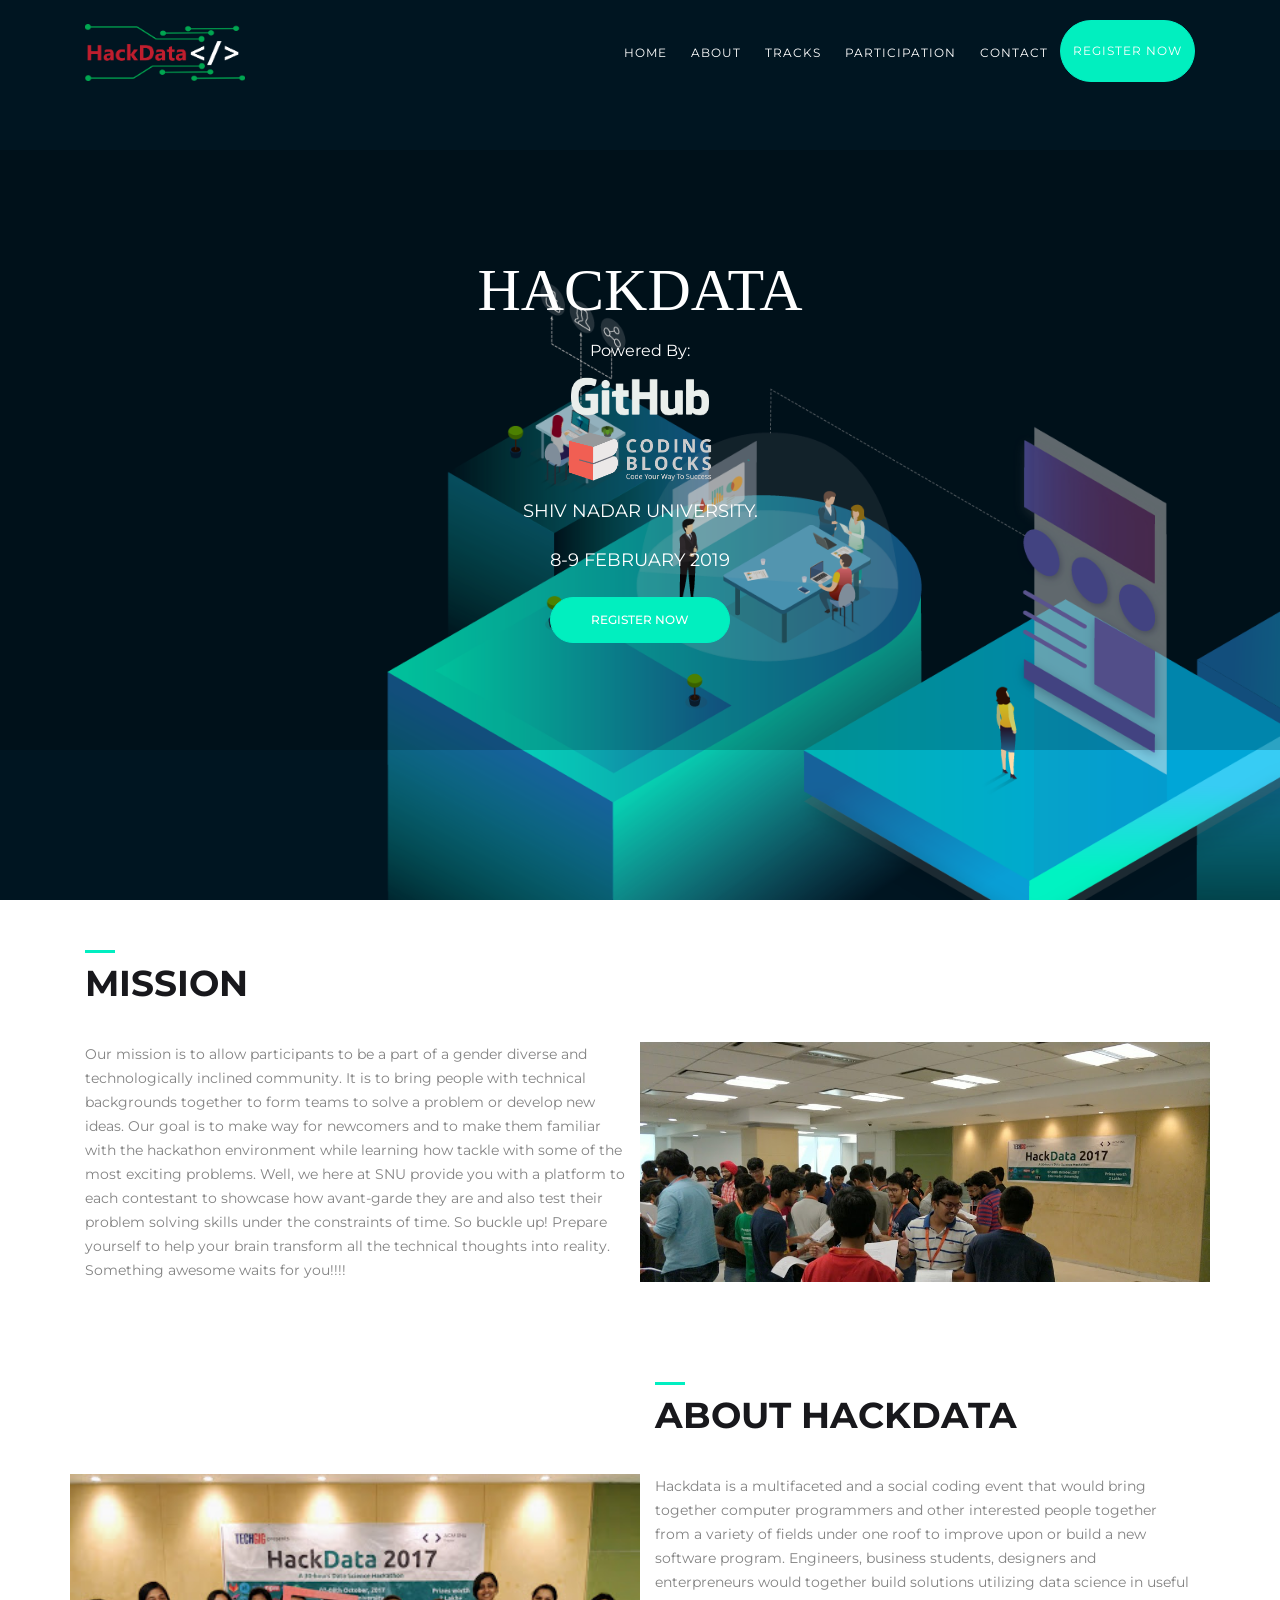
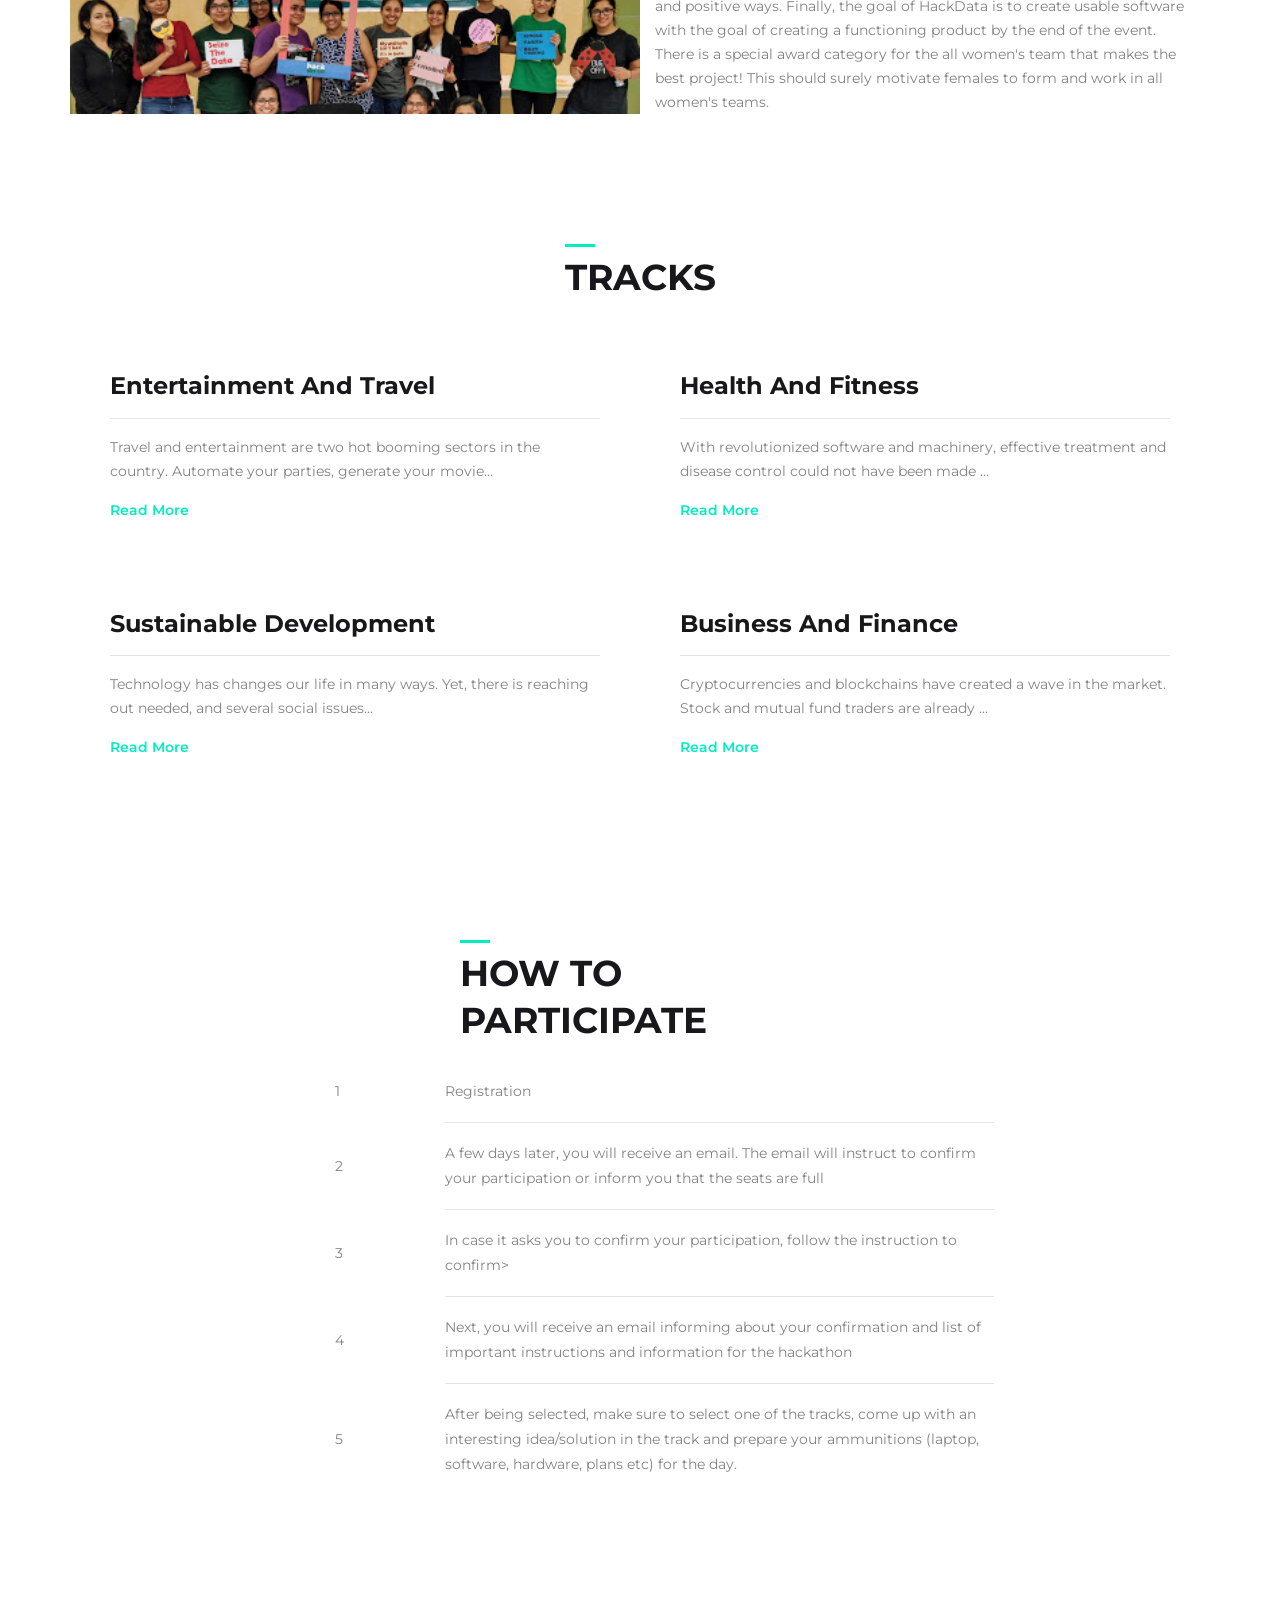
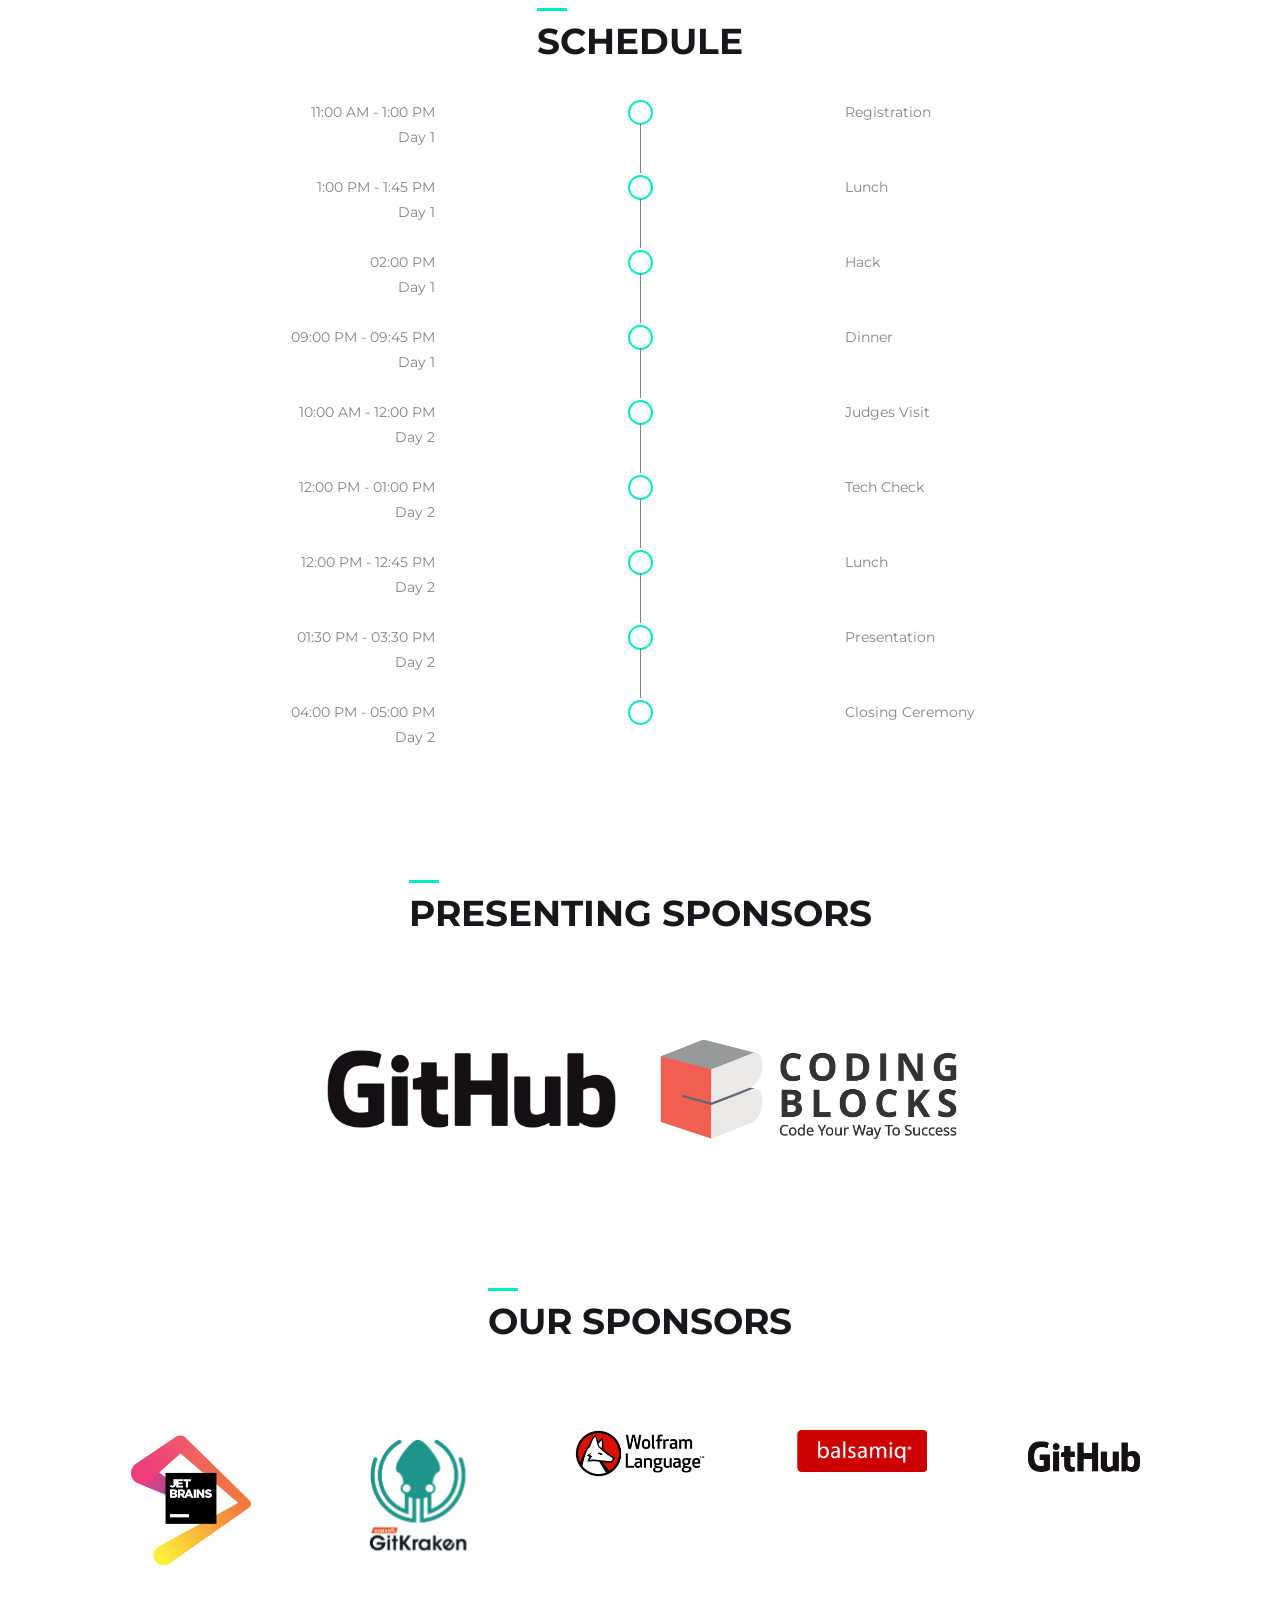
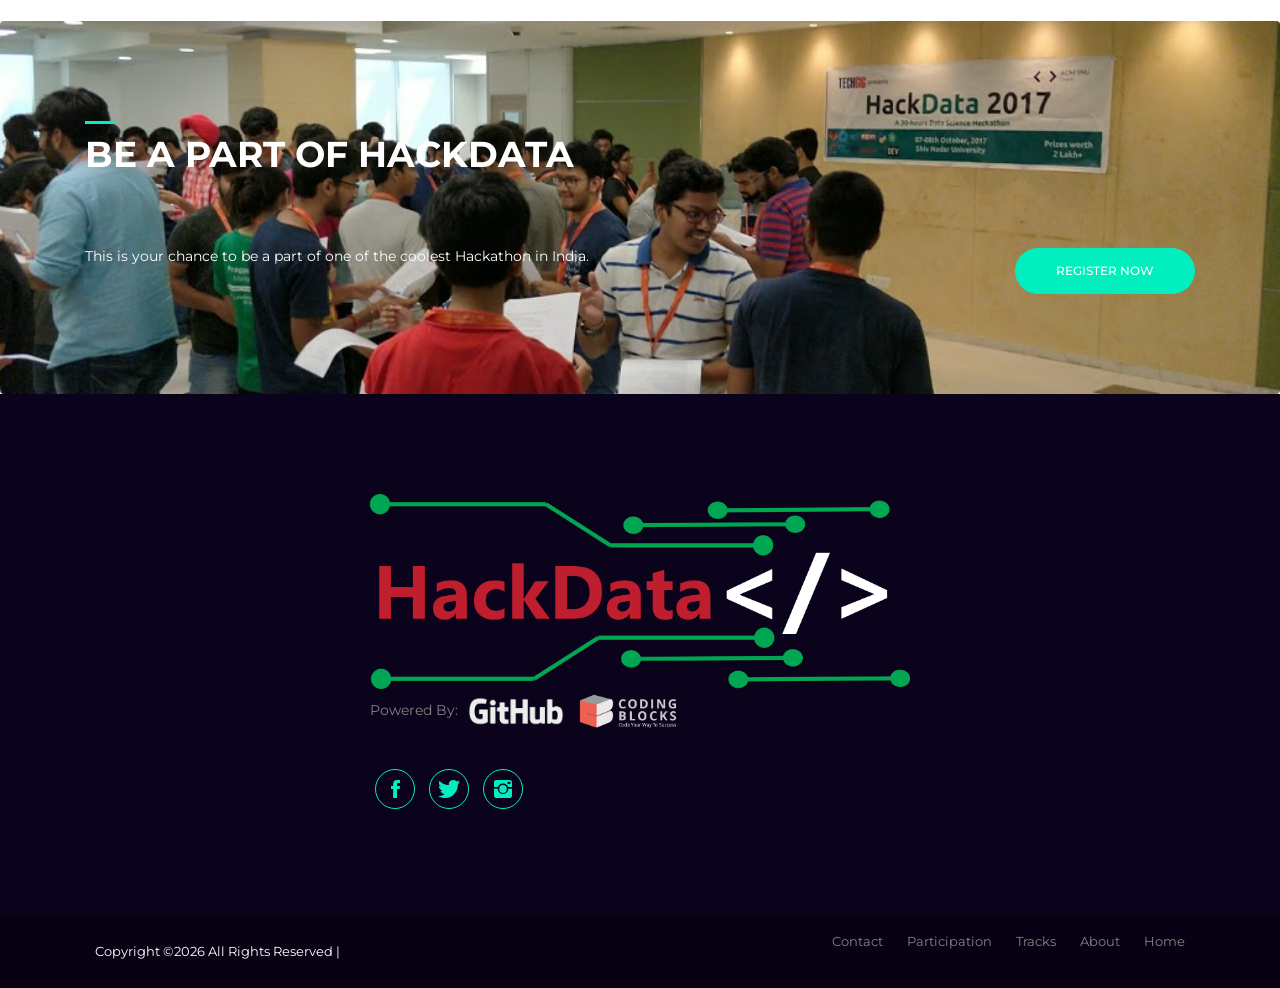
==== index.html @ c4b68f15 "added presenting sponsors" ====
<!DOCTYPE html>
<html lang="en">
<head>
	<!-- ========== Meta Tags ========== -->
	<meta charset="UTF-8">
	<meta name="description" content="Evento -Event Html Template">
	<meta name="keywords" content="Evento , Event , Html, Template">
	<meta name="author" content="ColorLib">
	<meta name="viewport" content="width=device-width, initial-scale=1, maximum-scale=1">
	<!-- ========== Title ========== -->
	<title> HackData</title>
	<!-- ========== Favicon Ico ========== -->
	<!--<link rel="icon" href="fav.ico">-->
	<!-- ========== STYLESHEETS ========== -->
	<!-- Bootstrap CSS -->
	<link href="assets/css/bootstrap.min.css" rel="stylesheet">
	<!-- Fonts Icon CSS -->
	<link href="assets/css/font-awesome.min.css" rel="stylesheet">
	<link href="assets/css/et-line.css" rel="stylesheet">
	<link href="assets/css/ionicons.min.css" rel="stylesheet">
	<!-- Carousel CSS -->
	<link href="assets/css/owl.carousel.min.css" rel="stylesheet">
	<link href="assets/css/owl.theme.default.min.css" rel="stylesheet">
	<!-- Animate CSS -->
	<link rel="stylesheet" href="assets/css/animate.min.css">
	<!-- Custom styles for this template -->
	<link href="assets/css/main.css" rel="stylesheet">
	<link rel="stylesheet" type="text/css" href="https://icons8.com">
</head>
<body>
<div class="loader">
	<div class="loader-outter"></div>
	<div class="loader-inner"></div>
</div>

<!--header start here -->
<header class="header navbar fixed-top navbar-expand-md">
	<div class="container">
		<a class="navbar-brand logo" href="#">
			<img src="assets/img/logo.png" alt="HackData"/><!-- add logo here -->
		</a>
		<button class="navbar-toggler" type="button" data-toggle="collapse" data-target="#headernav" aria-expanded="false" aria-label="Toggle navigation">
			<span class="lnr lnr-text-align-right"></span>
		</button>
		<div class="collapse navbar-collapse flex-sm-row-reverse" id="headernav">
			<ul class=" nav navbar-nav menu">
				<li class="nav-item">
					<a class="nav-link active" href="#">Home</a>
				</li>
				<li class="nav-item">
					<a class="nav-link active" href="#about">About</a>
				</li>
				<li class="nav-item">
					<a class="nav-link " href="#tracks">Tracks</a>
				</li>
				<li class="nav-item">
					<a class="nav-link " href="#participation">Participation</a>
				</li>
				<li class="nav-item">
					<a class="nav-link " href="#footer">Contact</a>
				</li>
				<li class="nav-item">
					<a class="nav-link btn btn-primary btn-rounded" href="https://docs.google.com/forms/d/e/1FAIpQLSemmmx6c0gT9VkGsTmb3pvY-rJoWYFSmt3R6CqzK-_E2F3RXA/viewform">Register Now</a>
				</li>
			</ul>
		</div>
	</div>
</header>
<!--header end here-->

<!--cover section slider -->
<section id="home" class="home-cover">
	<div class="cover_slider owl-carousel owl-theme">
		<div class="cover_item" style="background: url('assets/img/bg/slider.png');">
			 <div class="slider_content">
				<div class="slider-content-inner">
					<div class="container">
						<div class="slider-content-center">
							<p class="cover-xl-text">HackData <br>
<center><font size="3">Powered By:</font> <img src="assets/img/brands/newb6.png" width="20%" height="20%"> <img src="assets/img/brands/newb7.png" width="20%" height="20%"></center>
							</p>
							<p class="cover-date">
								Shiv Nadar University.
							</p>
							<p class="cover-date">
								 8-9 February 2019

							</p>
							<a href="https://docs.google.com/forms/d/e/1FAIpQLSemmmx6c0gT9VkGsTmb3pvY-rJoWYFSmt3R6CqzK-_E2F3RXA/viewform" class=" btn btn-primary btn-rounded" >
								Register Now
							</a>
						</div>
					</div>
				</div>
			</div>
		</div>
		<div class="cover_item" style="background: url('assets/img/bg/slider.png');">
			<div class="slider_content">
				<div class="slider-content-inner">
					<div class="container">
						<div class="slider-content-left">
							<p class="cover-xl-text">HackData<br>
<font size="3">Powered By:</font> <img src="assets/img/brands/newb6.png" width="20%" height="20%"> <img src="assets/img/brands/newb7.png" width="20%" height="20%"></p>
							<p class="cover-date">
								Shiv Nadar University.
							</p>
							<p class="cover-date">
								 8-9 February 2019
							</p>
							<a href="https://docs.google.com/forms/d/e/1FAIpQLSemmmx6c0gT9VkGsTmb3pvY-rJoWYFSmt3R6CqzK-_E2F3RXA/viewform" class=" btn btn-primary btn-rounded" >
								Register Now
							</a>
						</div>
					</div>
				</div>
			</div>
		</div>
		<div class="cover_item" style="background: url('assets/img/bg/slider.png');">
			<div class="slider_content">
				<div class="slider-content-inner">
					<div class="container">
						<div class="slider-content-center">
							<p class="cover-xl-text">HackData
<br>
<center>
<font size="3">Powered By:</font> <img src="assets/img/brands/newb6.png" width="20%" height="20%"> <img src="assets/img/brands/newb7.png" width="20%" height="20%"></p></center>
							<p class="cover-date">
								Shiv Nadar University.
							</p>
							<p class="cover-date">
								 8-9 February 2019
							</p>
							<a href="https://docs.google.com/forms/d/e/1FAIpQLSemmmx6c0gT9VkGsTmb3pvY-rJoWYFSmt3R6CqzK-_E2F3RXA/viewform" class=" btn btn-primary btn-rounded" >
								Register Now
							</a>
						</div>
					</div>
				</div>
			</div>
		</div>
	</div>
</section>
<!--cover section slider end -->

<!--event info -->
<!-- <section class="pt50 pb50">
	<div class="container">
		<div class="row justify-content-center">
			<div class="col-4 col-md-4  ">
				<div class="icon_box_two">
					<i class="ion-ios-calendar-outline"></i>
					<div class="content">
						<h5 class="box_title">
							DATE
						</h5>
						<p>
							4-6 November 2018
						</p>
					</div>
				</div>
			</div>

			<div class="col-4 col-md-4  ">
				<div class="icon_box_two">
					<i class="ion-ios-location-outline"></i>
					<div class="content">
						<h5 class="box_title">
							location
						</h5>
						<p>
							Shiv Nadar University, Dadri
						</p>
					</div>
				</div>
			</div>
		</div>
	</div>
</section> -->

<!--about mission of hackdata -->
<section class="pt50 pb50">
	<div class="container asd">
		<div class="section_title">
			<h3 class="title">
				Mission
			</h3>
		</div>
		<div class="row justify-content-center">
			<div class="col-12 col-md-6">
				<p>
					Our mission is to allow participants to be a part of a gender diverse and technologically inclined community. It is to bring people with technical backgrounds together
to form teams to solve a problem or develop new ideas.
Our goal is to make way for newcomers and to make them familiar with the hackathon environment while learning how tackle with some of the most exciting problems.
Well, we here at SNU provide you with a platform to each contestant to showcase how avant-garde they are and also test their problem solving skills under the constraints of time.
So buckle up!
Prepare yourself to help your brain transform all the technical thoughts into reality.
Something awesome waits for you!!!!
				</p>
			</div>
			<div class="col-12 col-md-6" style="background: url('assets/img/bg/mission.jpg'); background-size: contain; background-size: cover;">
			</div>
		</div>
	</div>
</section>
<!-- end of mission part -->

<!-- about part starts -->
<section id="about" class="pt50 pb50">
	<div class="container">
		<div class="row justify-content-center">
			<div class="col-12 col-md-6">
				<p></p>
			</div>
			<div class="col-12 col-md-6">
				<div class="section_title">
					<h3 class="title">
						About HackData
					</h3>
				</div>
			</div>
		</div>
		<div class="row justify-content-center">
			<div class="col-12 col-md-6" style="background: url('assets/img/bg/about.jpg');background-size: cover;background-repeat: no-repeat;">
			</div>
			<div class="col-12 col-md-6">
				<p>
					Hackdata is a multifaceted and a social coding event that would bring together computer programmers and other interested people together
from a variety of fields under one roof to improve upon or build a new software program.
Engineers, business students, designers and enterpreneurs would together build solutions utilizing data science in useful and positive ways.

Finally, the goal of HackData is to create usable software with the goal of creating a functioning product by the end of the event.
There is a special award category for the all women's team that makes the best project! This should surely motivate females to form and work in all women's teams.
				</p>
			</div>
		</div>
	</div>
</section>
<!-- about part ends -->


<!-- atal part starts
<section class="pt50 pb50">
	<div class="container asd">
		<div class="section_title">
			<h3 class="title">
				About Atal Incubation Center
			</h3>
		</div>
		<div class="row justify-content-center">
			<div class="col-12 col-md-6">
				<p>
					The Government of India setup the Atal Innovation Mission (AIM) at NITI Aayog in 2016 with the overarching purpose of promoting a culture of innovation and entrepreneurship in the country. This was done to address the need to create high-class incubation facilities across various parts of India with suitable physical infrastructure in terms of capital equipment and operating facilities, coupled with the availability of sectoral experts for mentoring the start-ups.
The identified sectors included manufacturing, transport, energy, health, education, agriculture, water and sanitation etc. 
				</p>
			</div>
			<div class="col-12 col-md-6" style="background: url('assets/img/bg/aic.jpg'); background-size: contain; background-size: cover;">
			</div>
		</div>
	</div>
</section>
atal part ends -->

 <!-- tracks begin -->
	<section id="tracks" class="pt50 pb50">   
		<div class="container">
		<div class="row justify-content-center mt30">
			<div class="section_title" style="margin: 0 475px;">
			<h3 class="title">
				Tracks
			</h3>
		</div> 
			<div class="col-12 col-md-6 col-lg-6">
				<div class="icon_box_one ">
					<div class="content item">
						<h4>Entertainment and Travel</h4>
						<hr>
						<p class="remove_text less_text">
							Travel and entertainment are two hot booming sectors in the country. Automate your parties, generate your movie... 
						</p>
						<a href="#" class="less_text read_more remove_text">read more</a>
						<p class="more_text remove_text1" style="display: none;">
					        Travel and entertainment are two hot booming sectors in the country. Automate your parties, generate your movie scripts, make trip recommendations and plan your vacations with AI and data science.
					    </p>
					    <a href="#" class="read_less more_text remove_text1" style="display: none;">read less</a>
					</div>
				</div>
			</div>

			<div class="col-12 col-md-6 col-lg-6">
				<div class="icon_box_one">
					<div class="content item">
						<h4>Health and Fitness</h4>
						<hr>
						<p class="remove_text less_text">
							With revolutionized software and machinery, effective treatment and disease control could not have been made ...
						</p>
						<a href="#" class="less_text read_more remove_text">read more</a>
						<p class="more_text remove_text1" style="display: none;">
					        With revolutionized software and machinery, effective treatment and disease control could not have been made easier. Smart trackers and real-time sensors are all the rage these days. Code away at innovative ideas that address these problems that loom over the society and the health and wellness industry today.
					    </p>
					    <a href="#" class="read_less more_text remove_text1" style="display: none;">read less</a>
					</div>
				</div>
			</div>

			<div class="col-12 col-md-6 col-lg-6">
				<div class="icon_box_one">
					<div class="content item">
						<h4>Sustainable Development</h4>
						<hr>
						<p class="remove_text less_text">
							 Technology has changes our life in many ways. Yet, there is reaching out needed, and several social issues...
						</p>
						<a href="#" class="less_text read_more remove_text">read more</a>
						<p class="more_text remove_text1" style="display: none;">
					        Technology has changes our life in many ways. Yet, there is reaching out needed, and several social issues, especially in a diverse place like India that still remain to be countered.
					    </p>
					    <a href="#" class="read_less more_text remove_text1" style="display: none;">read less</a>
					</div>
				</div>
			</div>

			<div class="col-12 col-md-6 col-lg-6">
				<div class="icon_box_one">
					<div class="content item">
						<h4>Business and Finance</h4>
						<hr>
						<p class="remove_text less_text">
							 Cryptocurrencies and blockchains have created a wave in the market. Stock and mutual fund traders are already ...
						</p>
						<a href="#" class="less_text read_more remove_text">read more</a>
						<p class="more_text remove_text1" style="display: none;">
					        Cryptocurrencies and blockchains have created a wave in the market. Stock and mutual fund traders are already leveraging the power of computers and data analytics. So are banks and even the smallest of cash-counters. Think, innovate and create something that’ll get the green $ pouring in.
					    </p>
					    <a href="#" class="read_less more_text remove_text1" style="display: none;">read less</a>
					</div>
				</div>
			</div>
		</div>
	</div>
</section>
<!-- tracks end -->


<!-- how to participate -->
<section id="participation" class="pt50 pb50">
	<div class="conatiner">
		<div class="row justify-content-center mt30">
		<div class="section_title" style="margin: 0 475px";>
			<h3 class="title">
				How To Participate
			</h3>
		</div>
		<table style="margin-right: 300px;">
			<tbody>
				<tr>
					<td style="padding-left: 350px;">1</td>
					<td style="padding-left: 100px;">Registration</td>
				</tr>
				<tr>
					<td style="padding-left: 350px;"></td>
					<td style="padding-left: 100px;"><hr></td>
				</tr>
				<tr>
					<td style="padding-left: 350px;">2</td>
					<td style="padding-left: 100px;">A few days later, you will receive an email. The email will instruct to confirm your participation or inform you that the seats are full</td>
				</tr>
				<tr>
					<td style="padding-left: 350px;"></td>
					<td style="padding-left: 100px;"><hr></td>
				</tr>
				<tr>
					<td style="padding-left: 350px;">3</td>
					<td style="padding-left: 100px;">In case it asks you to confirm your participation, follow the instruction to confirm></td>
				</tr>
				<tr>
					<td style="padding-left: 350px;"></td>
					<td style="padding-left: 100px;"><hr></td>
				</tr>
				<tr>
					<td style="padding-left: 350px;">4</td>
					<td style="padding-left: 100px;">Next, you will receive an email informing about your confirmation and list of important instructions and information for the hackathon</td>
				</tr>
				<tr>
					<td style="padding-left: 350px;"></td>
					<td style="padding-left: 100px;"><hr></td>
				</tr>
				<tr>
					<td style="padding-left: 350px;">5</td>
					<td style="padding-left: 100px;">After being selected, make sure to select one of the tracks, come up with an interesting idea/solution in the track and prepare your ammunitions (laptop, software, hardware, plans etc) for the day.</td>
				</tr>
			</tbody>
		</table>
	</div>
</div>
</section>

<!-- how to participate section end -->


<!--schedule starts-->
<section class="pt50 pb50">
	<div class="container">
		<div class="row justify-content-center mt30">
		<div class="section_title" style="margin: 0 475px";>
			<h3 class="title">
				Schedule
			</h3>
		</div>
		<div class="col-lg-4 col-4" style=" display: inline-block;">
			<div style="text-align: right;">11:00 AM - 1:00 PM</div>
			<div style="text-align: right;">Day 1</div>
		</div>
		<div class="col-lg-4 col-4" style=" display: inline-block;">
			<div class="circle" style="margin: 0 auto;"></div>
		</div>
		<div class="col-lg-4 col-4" style=" display: inline-block;">
			<div style="text-align: left;">Registration</div>
		</div>
		<div class="col-lg-4 col-4"style="margin-top: 25px; display: inline-block;">
			<div style="text-align: right;">1:00 PM - 1:45 PM</div>
			<div style="text-align: right;">Day 1</div>
		</div>
		<div class="col-lg-4 col-4"style="margin-top: 25px; display: inline-block;">
			<div class="circle" style="margin: 0 auto;"></div>
		</div>
		<div class="col-lg-4 col-4"style="margin-top: 25px; display: inline-block;">
			<div style="text-align: left;">Lunch</div>
		</div>
		<div class="col-lg-4 col-4"style="margin-top: 25px; display: inline-block;">
			<div style="text-align: right;">02:00 PM</div>
			<div style="text-align: right;">Day 1</div>
		</div>
		<div class="col-lg-4 col-4"style="margin-top: 25px; display: inline-block;">
			<div class="circle" style="margin: 0 auto;"></div>
		</div>
		<div class="col-lg-4 col-4"style="margin-top: 25px; display: inline-block;">
			<div style="text-align: left;">Hack</div>
		</div>
		<div class="col-lg-4 col-4"style="margin-top: 25px; display: inline-block;">
			<div style="text-align: right;">09:00 PM - 09:45 PM</div>
			<div style="text-align: right;">Day 1</div>
		</div>
		<div class="col-lg-4 col-4"style="margin-top: 25px; display: inline-block;">
			<div class="circle" style="margin: 0 auto;"></div>
		</div>
		<div class="col-lg-4 col-4"style="margin-top: 25px; display: inline-block;">
			<div style="text-alignright;">Dinner</div>
		</div>
		<div class="col-lg-4 col-4"style="margin-top: 25px; display: inline-block;">
			<div style="text-align: right;">10:00 AM - 12:00 PM</div>
			<div style="text-align: right;">Day 2</div>
		</div>
		<div class="col-lg-4 col-4"style="margin-top: 25px; display: inline-block;">
			<div class="circle" style="margin: 0 auto;"></div>
		</div>
		<div class="col-lg-4 col-4"style="margin-top: 25px; display: inline-block;">
			<div style="text-alignright;">Judges Visit</div>
		</div>
		<div class="col-lg-4 col-4"style="margin-top: 25px; display: inline-block;">
			<div style="text-align: right;">12:00 PM - 01:00 PM</div>
			<div style="text-align: right;">Day 2</div>
		</div>
		<div class="col-lg-4 col-4"style="margin-top: 25px; display: inline-block;">
			<div class="circle" style="margin: 0 auto;"></div>
		</div>
		<div class="col-lg-4 col-4"style="margin-top: 25px; display: inline-block;">
			<div style="text-align: left;">Tech Check</div>
		</div>
		<div class="col-lg-4 col-4"style="margin-top: 25px; display: inline-block;">
			<div style="text-align: right;">12:00 PM - 12:45 PM</div>
			<div style="text-align: right;">Day 2</div>
		</div>
		<div class="col-lg-4 col-4"style="margin-top: 25px; display: inline-block;">
			<div class="circle" style="margin: 0 auto;"></div>
		</div>
		<div class="col-lg-4 col-4"style="margin-top: 25px; display: inline-block;">
			<div style="text-align: left;">Lunch</div>
		</div>
		<div class="col-lg-4 col-4"style="margin-top: 25px; display: inline-block;">
			<div style="text-align: right;">01:30 PM - 03:30 PM</div>
			<div style="text-align: right;">Day 2</div>
		</div>
		<div class="col-lg-4 col-4"style="margin-top: 25px; display: inline-block;">
			<div class="circle" style="margin: 0 auto;"></div>
		</div>
		<div class="col-lg-4 col-4"style="margin-top: 25px; display: inline-block;">
			<div style="text-align: left;">Presentation</div>
		</div>
		<div class="col-lg-4 col-4"style="margin-top: 25px; display: inline-block;">
			<div style="text-align: right;">04:00 PM - 05:00 PM</div>
			<div style="text-align: right;">Day 2</div>
		</div>
		<div class="col-lg-4 col-4"style="margin-top: 25px; display: inline-block;">
			<div class="circle1" style="margin: 0 auto;"></div>
		</div>
		<div class="col-lg-4 col-4"style="margin-top: 25px; display: inline-block;">
			<div style="text-align: left;">Closing Ceremony</div>
		</div>
	</div>
</section>
<!--event calender end -->

<!--Presenting Sponsors section -->
<section class="pt50 pb50" style="background-color: white;">
	<div class="container">
		<div class="row justify-content-center mt30">
		<div class="section_title mb50 ">
			<h3 class="title">
				Presenting Sponsors
			</h3>
		</div>
		</div>
		
			
		    <!-- <div class="brand_item text-center"> -->
		<center><img src="assets/img/brands/b6.png" alt="balsamiq" width="30%" height="30%">
				<!-- </div> <div class="brand_item text-center"> -->
		<img src="assets/img/brands/b7.png" alt="balsamiq" width="30%" height="30%"> </center>
			<!-- </div> -->
		
	</div>
</section>
<!-- Presenting Sponsors end -->

<!--brands section -->
<section class="pt50 pb50" style="background-color: white;">
	<div class="container">
		<div class="row justify-content-center mt30">
		<div class="section_title mb50 ">
			<h3 class="title">
				our sponsors
			</h3>
		</div>
	</div>
		<div class="brand_carousel owl-carousel">
			<div class="brand_item text-center">
				<img src="assets/img/brands/b1.png" alt="jet brains">
			</div>
			<div class="brand_item text-center">
				<img src="assets/img/brands/b2.png" alt="gitkraken">
			</div>

			<div class="brand_item text-center">
				<img src="assets/img/brands/b3.png" alt="wolfram">
			</div>
			<div class="brand_item text-center">
				<img src="assets/img/brands/b4.png" alt="balsamiq">
			</div>
            <div class="brand_item text-center">
				<img src="assets/img/brands/b6.png" alt="balsamiq">
			</div>
            <div class="brand_item text-center">
				<img src="assets/img/brands/b7.png" alt="balsamiq">
			</div>
		</div>
	</div>
</section>
<!-- brands section end -->

<!--register now section -->
<section class="bg-img pt100 pb100" style="background-image: url('assets/img/bg/mission.jpg');">
	<div class="container">
		<div class="section_title mb30">
			<h3 class="title color-light">
				Be a part of HackData
			</h3>
		</div>
		<div class="row justify-content-center align-items-center">
			<div class="col-md-9 text-md-left text-center color-light">
				This is your chance to be a part of one of the coolest Hackathon in India.
			</div>
			<div class="col-md-3 text-md-right text-center">
				<a href="https://docs.google.com/forms/d/e/1FAIpQLSemmmx6c0gT9VkGsTmb3pvY-rJoWYFSmt3R6CqzK-_E2F3RXA/viewform" class="btn btn-primary btn-rounded mt30">Register Now</a>
			</div>
		</div>
	</div>
</section>
<!--register now section end-->

<!--footer start -->
<footer>
	<section id="footer">
	<div class="container">
		<div class="row justify-content-center">

			<div class="col-md-6 col-12">
				<div class="footer_box">
					<div class="footer_header">
						<div class="footer_logo">
							<img src="assets/img/logo.png" alt="HackData">
							Powered By: <img src="assets/img/brands/newb6.png" width="20%" height="20%"> <img src="assets/img/brands/newb7.png" width="20%" height="20%">
						</div>
					</div>
					<div class="footer_box_body">
						<!-- <p>
							Lorem ipsum dolor sit amet, consectetur adipiscing elit. In rhoncus massa nec gravida tempus. Integer iaculis in aazzzCurabitur a pulvinar nunc. Maecenas laoreet finibus lectus, at volutpat ligula euismod.
						</p> -->
						<ul class="footer_social">
							<!-- <li>
								<a href="#"><i class="ion-social-pinterest"></i></a>
							</li -->
							<li>
								<a href="https://www.facebook.com/events/323511624869867/?ti=cl"><i class="ion-social-facebook"></i></a>
							</li>
							<li>
								<a href="https://twitter.com/hackdatasnu"><i class="ion-social-twitter"></i></a>
							</li> 
							<!-- <li>
								<a href="#"><i class="ion-social-dribbble"></i></a>
							</li> -->
							<li>
								<a href="https://www.instagram.com/hackdatasnu/"><i class="ion-social-instagram"></i></a>
							</li>
						</ul>
					</div>
				</div>
			</div>

			<!-- <div class="col-12 col-md-6">
				<div class="footer_box">
					<div class="footer_header">
						<h4 class="footer_title">
							instagram
						</h4>
					</div>
					<div class="footer_box_body">
						<ul class="instagram_list">
							<li>
								<a href="#">
									<img src="assets/img/cleander/c1.png" alt="instagram">
								</a>
							</li>
							<li>
								<a href="#">
									<img src="assets/img/cleander/c2.png" alt="instagram">
								</a>
							</li>
							<li>
								<a href="#">
									<img src="assets/img/cleander/c3.png" alt="instagram">
								</a>
							</li>
							<li>
								<a href="#">
									<img src="assets/img/cleander/c3.png" alt="instagram">
								</a>
							</li>
							<li>
								<a href="#">
									<img src="assets/img/cleander/c2.png" alt="instagram">
								</a>
							</li>
							<li>
								<a href="#">
									<img src="assets/img/cleander/c1.png" alt="instagram">
								</a>
							</li>
						</ul>
					</div>
				</div>
			</div> -->
		</div>
	</div>
</section>
</footer>
<div class="copyright_footer">
	<div class="container">
		<div class="row justify-content-center">
			<div class="col-md-6 col-12">
				<p><!-- Link back to Colorlib can't be removed. Template is licensed under CC BY 3.0. -->
Copyright &copy;<script>document.write(new Date().getFullYear());</script> All rights reserved | <!-- This template is made with <i class="fa fa-heart-o" aria-hidden="true"></i> by <a href="https://colorlib.com" target="_blank">Colorlib</a> -->
<!-- Link back to Colorlib can't be removed. Template is licensed under CC BY 3.0. --></p>
			</div>
			<div class="col-12 col-md-6 ">
				<ul class="footer_menu">
					<li>
						<a href="#">Home</a>
					</li>
					<li>
						<a href="#about">About</a>
					</li>
					<li>
						<a href="#tracks">Tracks</a>
					</li>
					<li>
						<a href="#participation">Participation</a>
					</li>
					<li>
						<a href="#contact">Contact</a>
					</li>
				</ul>
			</div>
		</div>
	</div>
</div>
<!--footer end -->

<!-- jquery -->
<script src="assets/js/jquery.min.js"></script>
<!-- bootstrap -->
<script src="assets/js/popper.js"></script>
<script src="assets/js/bootstrap.min.js"></script>
<script src="assets/js/waypoints.min.js"></script>
<!--slick carousel -->
<script src="assets/js/owl.carousel.min.js"></script>
<!--parallax -->
<script src="assets/js/parallax.min.js"></script>
<!--Counter up -->
<script src="assets/js/jquery.counterup.min.js"></script>
<!--Counter down -->
<script src="assets/js/jquery.countdown.min.js"></script>
<!-- WOW JS -->
<script src="assets/js/wow.min.js"></script>
<!-- Custom js -->
<script src="assets/js/main.js"></script>
</body>
</html>
---- assets/css/et-line.css ----
@font-face{font-family:et-line;src:url(../fonts/et-line.eot);src:url(../fonts/et-line.eot?#iefix) format('embedded-opentype'),url(../fonts/et-line.woff) format('woff'),url(../fonts/et-line.ttf) format('truetype'),url(../fonts/et-line.svg#et-line) format('svg');font-weight:400;font-style:normal}[data-icon]:before{font-family:et-line;content:attr(data-icon);speak:none;font-weight:400;font-variant:normal;text-transform:none;line-height:1;-webkit-font-smoothing:antialiased;-moz-osx-font-smoothing:grayscale;display:inline-block}.icon-adjustments,.icon-alarmclock,.icon-anchor,.icon-aperture,.icon-attachment,.icon-bargraph,.icon-basket,.icon-beaker,.icon-bike,.icon-book-open,.icon-briefcase,.icon-browser,.icon-calendar,.icon-camera,.icon-caution,.icon-chat,.icon-circle-compass,.icon-clipboard,.icon-clock,.icon-cloud,.icon-compass,.icon-desktop,.icon-dial,.icon-document,.icon-documents,.icon-download,.icon-dribbble,.icon-edit,.icon-envelope,.icon-expand,.icon-facebook,.icon-flag,.icon-focus,.icon-gears,.icon-genius,.icon-gift,.icon-global,.icon-globe,.icon-googleplus,.icon-grid,.icon-happy,.icon-hazardous,.icon-heart,.icon-hotairballoon,.icon-hourglass,.icon-key,.icon-laptop,.icon-layers,.icon-lifesaver,.icon-lightbulb,.icon-linegraph,.icon-linkedin,.icon-lock,.icon-magnifying-glass,.icon-map,.icon-map-pin,.icon-megaphone,.icon-mic,.icon-mobile,.icon-newspaper,.icon-notebook,.icon-paintbrush,.icon-paperclip,.icon-pencil,.icon-phone,.icon-picture,.icon-pictures,.icon-piechart,.icon-presentation,.icon-pricetags,.icon-printer,.icon-profile-female,.icon-profile-male,.icon-puzzle,.icon-quote,.icon-recycle,.icon-refresh,.icon-ribbon,.icon-rss,.icon-sad,.icon-scissors,.icon-scope,.icon-search,.icon-shield,.icon-speedometer,.icon-strategy,.icon-streetsign,.icon-tablet,.icon-target,.icon-telescope,.icon-toolbox,.icon-tools,.icon-tools-2,.icon-trophy,.icon-tumblr,.icon-twitter,.icon-upload,.icon-video,.icon-wallet,.icon-wine{font-family:et-line;speak:none;font-style:normal;font-weight:400;font-variant:normal;text-transform:none;line-height:1;-webkit-font-smoothing:antialiased;-moz-osx-font-smoothing:grayscale;display:inline-block}.icon-mobile:before{content:"\e000"}.icon-laptop:before{content:"\e001"}.icon-desktop:before{content:"\e002"}.icon-tablet:before{content:"\e003"}.icon-phone:before{content:"\e004"}.icon-document:before{content:"\e005"}.icon-documents:before{content:"\e006"}.icon-search:before{content:"\e007"}.icon-clipboard:before{content:"\e008"}.icon-newspaper:before{content:"\e009"}.icon-notebook:before{content:"\e00a"}.icon-book-open:before{content:"\e00b"}.icon-browser:before{content:"\e00c"}.icon-calendar:before{content:"\e00d"}.icon-presentation:before{content:"\e00e"}.icon-picture:before{content:"\e00f"}.icon-pictures:before{content:"\e010"}.icon-video:before{content:"\e011"}.icon-camera:before{content:"\e012"}.icon-printer:before{content:"\e013"}.icon-toolbox:before{content:"\e014"}.icon-briefcase:before{content:"\e015"}.icon-wallet:before{content:"\e016"}.icon-gift:before{content:"\e017"}.icon-bargraph:before{content:"\e018"}.icon-grid:before{content:"\e019"}.icon-expand:before{content:"\e01a"}.icon-focus:before{content:"\e01b"}.icon-edit:before{content:"\e01c"}.icon-adjustments:before{content:"\e01d"}.icon-ribbon:before{content:"\e01e"}.icon-hourglass:before{content:"\e01f"}.icon-lock:before{content:"\e020"}.icon-megaphone:before{content:"\e021"}.icon-shield:before{content:"\e022"}.icon-trophy:before{content:"\e023"}.icon-flag:before{content:"\e024"}.icon-map:before{content:"\e025"}.icon-puzzle:before{content:"\e026"}.icon-basket:before{content:"\e027"}.icon-envelope:before{content:"\e028"}.icon-streetsign:before{content:"\e029"}.icon-telescope:before{content:"\e02a"}.icon-gears:before{content:"\e02b"}.icon-key:before{content:"\e02c"}.icon-paperclip:before{content:"\e02d"}.icon-attachment:before{content:"\e02e"}.icon-pricetags:before{content:"\e02f"}.icon-lightbulb:before{content:"\e030"}.icon-layers:before{content:"\e031"}.icon-pencil:before{content:"\e032"}.icon-tools:before{content:"\e033"}.icon-tools-2:before{content:"\e034"}.icon-scissors:before{content:"\e035"}.icon-paintbrush:before{content:"\e036"}.icon-magnifying-glass:before{content:"\e037"}.icon-circle-compass:before{content:"\e038"}.icon-linegraph:before{content:"\e039"}.icon-mic:before{content:"\e03a"}.icon-strategy:before{content:"\e03b"}.icon-beaker:before{content:"\e03c"}.icon-caution:before{content:"\e03d"}.icon-recycle:before{content:"\e03e"}.icon-anchor:before{content:"\e03f"}.icon-profile-male:before{content:"\e040"}.icon-profile-female:before{content:"\e041"}.icon-bike:before{content:"\e042"}.icon-wine:before{content:"\e043"}.icon-hotairballoon:before{content:"\e044"}.icon-globe:before{content:"\e045"}.icon-genius:before{content:"\e046"}.icon-map-pin:before{content:"\e047"}.icon-dial:before{content:"\e048"}.icon-chat:before{content:"\e049"}.icon-heart:before{content:"\e04a"}.icon-cloud:before{content:"\e04b"}.icon-upload:before{content:"\e04c"}.icon-download:before{content:"\e04d"}.icon-target:before{content:"\e04e"}.icon-hazardous:before{content:"\e04f"}.icon-piechart:before{content:"\e050"}.icon-speedometer:before{content:"\e051"}.icon-global:before{content:"\e052"}.icon-compass:before{content:"\e053"}.icon-lifesaver:before{content:"\e054"}.icon-clock:before{content:"\e055"}.icon-aperture:before{content:"\e056"}.icon-quote:before{content:"\e057"}.icon-scope:before{content:"\e058"}.icon-alarmclock:before{content:"\e059"}.icon-refresh:before{content:"\e05a"}.icon-happy:before{content:"\e05b"}.icon-sad:before{content:"\e05c"}.icon-facebook:before{content:"\e05d"}.icon-twitter:before{content:"\e05e"}.icon-googleplus:before{content:"\e05f"}.icon-rss:before{content:"\e060"}.icon-tumblr:before{content:"\e061"}.icon-linkedin:before{content:"\e062"}.icon-dribbble:before{content:"\e063"}
---- assets/css/main.css ----
/*
 * Evento -  Event html  Template
 * Build Date: jan 2018
 * Author: colorlib
 * Copyright (C) 2018 colorlib
 */
/* ------------------------------------- */
/* TABLE OF CONTENTS
/* -------------------------------------
    . GENERAL
    . Header
    . Footer
    . BUTTONS
    . ICON BOXES
    . PROJECTS SECTION (PORTFOLIO)
    . BLOG  SECTION
    . COUNTER SECTION
    . Testimonial SECTION
	. Contact Section
	.PROGRESSBAR
	.SINGLE POST (COMMENTS SIDEBAR TAGS LIST)
	------------------------------------- */
/*  ----------------------------------------------------
1. GENERAL
-------------------------------------------------------- */
/* ----------------IMPORT GOOGLE FONTS ------------------- */
@import url("https://fonts.googleapis.com/css?family=Montserrat:400,500,700,900");
/* ----------------Text Fonts ------------------- */
body {
  font-size: 14px;
  line-height: 25px;
  font-weight: 400;
  font-family: "Montserrat", sans-serif;
  color: #838383;
  font-style: normal;
  overflow-x: hidden;
}

h1, h2, h3, h4, h5, h6 {
  font-family: "Montserrat", sans-serif;
  font-weight: 700;
  color: #18181c;
  line-height: 1.3;
}

h1, .h1 {
  font-size: 48px;
  margin-bottom: 25px;
}

h2, .h2 {
  font-size: 42px;
  margin-bottom: 25px;
}

h3, .h3 {
  font-size: 36px;
  margin-bottom: 25px;
}

h4, .h4 {
  font-size: 24px;
  margin-bottom: 15px;
}

h5, .h5 {
  font-size: 18px;
  margin-bottom: 15px;
}

h6, .h6 {
  font-size: 14px;
  margin-bottom: 10px;
}

p {
  font-size: 14px;
  font-family: "Montserrat", sans-serif;
  margin: 0 0 15px;
  line-height: 24px;
  font-weight: 400;
  color: #838383;
}
p:last-child {
  margin-bottom: 0;
}

a {
  color: inherit;
  text-decoration: none;
  cursor: pointer;
  font-size: 13px;
  font-weight: 400;
  -webkit-transition: all 0.4s ease-in-out;
  transition: all 0.4s ease-in-out;
}

a:hover,
a:focus,
a:active {
  text-decoration: none;
  outline: none;
  color: #838383;
  -webkit-transition: all 0.4s ease-in-out;
  transition: all 0.4s ease-in-out;
}

ul.nosyely_list {
  padding: 0;
  margin: 0;
  list-style: none;
}

.section_title {
  position: relative;
  margin-bottom: 25px;
}
.section_title .title {
  text-transform: uppercase;
  padding: 10px 0;
  font-size: 36px;
}
.section_title .title:before {
  width: 30px;
  content: " ";
  position: absolute;
  border-top: solid 3px #01eec1;
  left: 0;
  top: 0;
}

.countdown {
  text-align: center;
}
.countdown div {
  margin: 20px;
  display: inline-block;
  padding: 25px;
  min-width: 120px;
  background-color: #F44336;
  color: #ffffff;
  font-size: 48px;
  font-weight: 600;
  text-align: center;
  line-height: 1.2;
}
.countdown div span {
  display: block;
  font-size: 14px;
  font-weight: 400;
}

.bg-img {
  border-radius: 4px;
  background-size: cover;
  background-repeat: no-repeat;
  background-position: center center;
  position: relative;
}
.bg-img .overlay_dark {
  position: absolute;
  top: 0;
  bottom: 0;
  width: 100%;
  background-color: rgba(0, 0, 0, 0.4);
}

.brand_item {
  opacity: 1;
  /*-webkit-transition: all ease-in-out 0.4s;
  transition: all ease-in-out 0.4s;*/
}
.brand_item img {
  display: block;
  max-width: 130px;
  margin: 0 auto;
}
/*.brand_item:hover {
  opacity: 1;
  -webkit-transition: all ease-in-out 0.4s;
  transition: all ease-in-out 0.4s;
}*/

.icon_list {
  list-style: none;
  padding: 0;
  margin: 0;
}
.icon_list li {
  display: inline-block;
  width: 100%;
  position: relative;
  padding-left: 50px;
  min-height: 50px;
  margin-bottom: 7px;
}
.icon_list li i {
  background-color: #f50136;
  display: block;
  border-radius: 50px;
  padding: 7px 0;
  font-size: 24px;
  color: #ffffff;
  width: 40px;
  height: 40px;
  text-align: center;
  position: absolute;
  left: 0;
}
.icon_list li span {
  color: #333333;
  padding-top: 6px;
  display: inline-block;
}

blockquote {
  padding: 75px 25px 25px;
  font-size: 20px;
  text-align: center;
  margin: 25px 50px;
}
blockquote:before {
  content: open-quote;
  display: block;
  font-size: 134px;
  font-family: Georgia, Verdana, Roboto, serif;
  line-height: 0.2;
  padding: 0;
  opacity: 0.2;
  font-weight: 600;
  margin: 0;
}
blockquote p {
  font-size: 18px;
  text-transform: capitalize;
  font-weight: 400;
  font-style: italic;
}

.text-muted {
  color: #868e96 !important;
  font-size: 14px;
  line-height: 2.1;
}

strong {
  font-weight: 700;
}

.text-xs {
  font-size: 11px;
}

.text-xl {
  font-size: 48px;
  font-weight: 600;
  letter-spacing: 1px;
}

.uppercase {
  text-transform: uppercase;
}

.capitalize {
  text-transform: capitalize;
}

img {
  max-width: 100%;
}

@media (max-width: 768px) {
  h1, .h1 {
    font-size: 28px;
    margin-bottom: 15px;
    font-weight: 700;
  }

  h2, .h2 {
    font-size: 24px;
    margin-bottom: 15px;
  }

  h3, .h3 {
    font-size: 20px;
    margin-bottom: 15px;
  }

  h4, .h4 {
    font-size: 16px;
    margin-bottom: 10px;
  }

  h5, .h5 {
    font-size: 14px;
    margin-bottom: 10px;
  }

  h6, .h6 {
    font-size: 12px;
    margin-bottom: 5px;
  }

  .hide-md {
    display: none !important;
  }
}
/* ----------------Responsive Align ------------------- */
@media all and (max-width: 767px) {
  .text-center-xs {
    text-align: center;
  }

  .text-left-xs {
    text-align: left;
  }

  .text-right-xs {
    text-align: right;
  }
}
.loader {
  position: fixed;
  top: 0;
  bottom: 0;
  width: 100%;
  background-color: #f7f7f7;
  z-index: 999999;
}
.loader .loader-inner {
  position: absolute;
  border: 2px solid #f50136;
  border-radius: 50%;
  width: 40px;
  height: 40px;
  left: calc(50% - 20px);
  top: calc(50% - 20px);
  border-right: 0;
  border-top-color: transparent;
  -webkit-animation: loader-inner 1s cubic-bezier(0.42, 0.61, 0.58, 0.41) infinite;
  animation: loader-inner 1s cubic-bezier(0.42, 0.61, 0.58, 0.41) infinite;
}

@-webkit-keyframes loader-outter {
  0% {
    -webkit-transform: rotate(0deg);
    transform: rotate(0deg);
  }
  100% {
    -webkit-transform: rotate(360deg);
    transform: rotate(360deg);
  }
}
@keyframes loader-outter {
  0% {
    -webkit-transform: rotate(0deg);
    transform: rotate(0deg);
  }
  100% {
    -webkit-transform: rotate(360deg);
    transform: rotate(360deg);
  }
}
@-webkit-keyframes loader-inner {
  0% {
    -webkit-transform: rotate(0deg);
    transform: rotate(0deg);
  }
  100% {
    -webkit-transform: rotate(-360deg);
    transform: rotate(-360deg);
  }
}
@keyframes loader-inner {
  0% {
    -webkit-transform: rotate(0deg);
    transform: rotate(0deg);
  }
  100% {
    -webkit-transform: rotate(-360deg);
    transform: rotate(-360deg);
  }
}
/* ----------------colors------------------- */
.color-gray {
  color: #f0f2f6 !important;
}

.color-dark-gray {
  color: #838383 !important;
}

.color-dark {
  color: #333333 !important;
}

.color-black {
  color: #18181c !important;
}

.color-light {
  color: #ffffff !important;
}

.color-green {
  color: #6cc47f !important;
}

.color-blue {
  color: #0652fd !important;
}

.color-red {
  color: #f97794 !important;
}

.color-orange {
  color: #f79257 !important;
}

.color-yellow {
  color: #ffbf00 !important;
}

.color-purple {
  color: #926cc4 !important;
}

.bg-grad-purple {
  background: #8C66CA;
  background: linear-gradient(135deg, #E25574 0%, #8C66CA 100%);
}

.bg-macaroni {
  background: -webkit-gradient(linear, left top, right top, from(#ff5f6d), to(#ffc371));
  background: linear-gradient(90deg, #ff5f6d 0%, #ffc371 100%);
}

.bg-light {
  background-color: #ffffff !important;
}

.bg-gray {
  background-color: #f0f2f6 !important;
}

.bg-black {
  background-color: #18181c !important;
}

.bg-blue {
  background-color: #0652fd !important;
}

.bg-purple {
  background-color: #926cc4 !important;
}

/* --------------PADDING STYLE-------------- */
.p0 {
  padding: 0 !important;
}

.p5 {
  padding: 5px !important;
}

.p10 {
  padding: 10px !important;
}

.p15 {
  padding: 15px !important;
}

.p20 {
  padding: 20px !important;
}

.p25 {
  padding: 25px !important;
}

.p30 {
  padding: 30px !important;
}

.p35 {
  padding: 35px !important;
}

.p40 {
  padding: 40px !important;
}

.p45 {
  padding: 45px !important;
}

.p50 {
  padding: 50px !important;
}

.p55 {
  padding: 55px !important;
}

.p60 {
  padding: 60px !important;
}

.p65 {
  padding: 65px !important;
}

.p70 {
  padding: 70px !important;
}

.p75 {
  padding: 75px !important;
}

.p80 {
  padding: 80px !important;
}

.p85 {
  padding: 85px !important;
}

.p90 {
  padding: 90px !important;
}

.p95 {
  padding: 95px !important;
}

.p100 {
  padding: 100px !important;
}

.pt0 {
  padding-top: 0 !important;
}

.pt5 {
  padding-top: 5px !important;
}

.pt10 {
  padding-top: 10px !important;
}

.pt15 {
  padding-top: 15px !important;
}

.pt20 {
  padding-top: 20px !important;
}

.pt25 {
  padding-top: 25px !important;
}

.pt30 {
  padding-top: 30px !important;
}

.pt35 {
  padding-top: 35px !important;
}

.pt40 {
  padding-top: 40px !important;
}

.pt45 {
  padding-top: 45px !important;
}

.pt50 {
  padding-top: 50px !important;
}

.pt55 {
  padding-top: 55px !important;
}

.pt60 {
  padding-top: 60px !important;
}

.pt65 {
  padding-top: 65px !important;
}

.pt70 {
  padding-top: 70px !important;
}

.pt75 {
  padding-top: 75px !important;
}

.pt80 {
  padding-top: 80px !important;
}

.pt85 {
  padding-top: 85px !important;
}

.pt90 {
  padding-top: 90px !important;
}

.pt95 {
  padding-top: 95px !important;
}

.pt100 {
  padding-top: 100px !important;
}

.pt120 {
  padding-top: 120px !important;
}

.pt200 {
  padding-top: 200px !important;
}

.pr0 {
  padding-right: 0 !important;
}

.pr5 {
  padding-right: 5px !important;
}

.pr10 {
  padding-right: 10px !important;
}

.pr15 {
  padding-right: 15px !important;
}

.pr20 {
  padding-right: 20px !important;
}

.pr25 {
  padding-right: 25px !important;
}

.pr30 {
  padding-right: 30px !important;
}

.pr35 {
  padding-right: 35px !important;
}

.pr40 {
  padding-right: 40px !important;
}

.pr45 {
  padding-right: 45px !important;
}

.pr50 {
  padding-right: 50px !important;
}

.pr55 {
  padding-right: 55px !important;
}

.pr60 {
  padding-right: 60px !important;
}

.pr65 {
  padding-right: 65px !important;
}

.pr70 {
  padding-right: 70px !important;
}

.pr75 {
  padding-right: 75px !important;
}

.pr80 {
  padding-right: 80px !important;
}

.pr85 {
  padding-right: 85px !important;
}

.pr90 {
  padding-right: 90px !important;
}

.pr95 {
  padding-right: 95px !important;
}

.pr100 {
  padding-right: 100px !important;
}

.pb0 {
  padding-bottom: 0 !important;
}

.pb5 {
  padding-bottom: 5px !important;
}

.pb10 {
  padding-bottom: 10px !important;
}

.pb15 {
  padding-bottom: 15px !important;
}

.pb20 {
  padding-bottom: 20px !important;
}

.pb25 {
  padding-bottom: 25px !important;
}

.pb30 {
  padding-bottom: 30px !important;
}

.pb35 {
  padding-bottom: 35px !important;
}

.pb40 {
  padding-bottom: 40px !important;
}

.pb45 {
  padding-bottom: 45px !important;
}

.pb50 {
  padding-bottom: 50px !important;
}

.pb55 {
  padding-bottom: 55px !important;
}

.pb60 {
  padding-bottom: 60px !important;
}

.pb65 {
  padding-bottom: 65px !important;
}

.pb70 {
  padding-bottom: 70px !important;
}

.pb75 {
  padding-bottom: 75px !important;
}

.pb80 {
  padding-bottom: 80px !important;
}

.pb85 {
  padding-bottom: 85px !important;
}

.pb90 {
  padding-bottom: 90px !important;
}

.pb95 {
  padding-bottom: 95px !important;
}

.pb100 {
  padding-bottom: 100px !important;
}

.pb120 {
  padding-bottom: 120px !important;
}

.pb200 {
  padding-bottom: 200px !important;
}

.pl0 {
  padding-left: 0;
}

.pl5 {
  padding-left: 5px;
}

.pl10 {
  padding-left: 10px;
}

.pl15 {
  padding-left: 15px;
}

.pl20 {
  padding-left: 20px;
}

.pl25 {
  padding-left: 25px;
}

.pl30 {
  padding-left: 30px;
}

.pl35 {
  padding-left: 35px;
}

.pl40 {
  padding-left: 40px;
}

.pl45 {
  padding-left: 45px;
}

.pl50 {
  padding-left: 50px;
}

.pl55 {
  padding-left: 55px;
}

.pl60 {
  padding-left: 60px;
}

.pl65 {
  padding-left: 65px;
}

.pl70 {
  padding-left: 70px;
}

.pl75 {
  padding-left: 75px;
}

.pl80 {
  padding-left: 80px;
}

.pl85 {
  padding-left: 85px;
}

.pl90 {
  padding-left: 90px;
}

.pl95 {
  padding-left: 95px;
}

.pl100 {
  padding-left: 100px;
}

/*  -----------------MARGIN STYLE----------------------- */
.m0 {
  margin: 0;
}

.m5 {
  margin: 5px;
}

.m10 {
  margin: 10px;
}

.m15 {
  margin: 15px;
}

.m20 {
  margin: 20px;
}

.m25 {
  margin: 25px;
}

.m30 {
  margin: 30px;
}

.m35 {
  margin: 35px;
}

.m40 {
  margin: 40px;
}

.m45 {
  margin: 45px;
}

.m50 {
  margin: 50px;
}

.m55 {
  margin: 55px;
}

.m60 {
  margin: 60px;
}

.m65 {
  margin: 65px;
}

.m70 {
  margin: 70px;
}

.m75 {
  margin: 75px;
}

.m80 {
  margin: 80px;
}

.m85 {
  margin: 85px;
}

.m90 {
  margin: 90px;
}

.m95 {
  margin: 95px;
}

.m100 {
  margin: 100px;
}

.mt0 {
  margin-top: 0 !important;
}

.mt5 {
  margin-top: 5px !important;
}

.mt10 {
  margin-top: 10px !important;
}

.mt15 {
  margin-top: 15px !important;
}

.mt20 {
  margin-top: 20px !important;
}

.mt25 {
  margin-top: 25px !important;
}

.mt30 {
  margin-top: 30px !important;
}

.mt35 {
  margin-top: 35px !important;
}

.mt40 {
  margin-top: 40px !important;
}

.mt45 {
  margin-top: 45px !important;
}

.mt50 {
  margin-top: 50px !important;
}

.mt55 {
  margin-top: 55px !important;
}

.mt60 {
  margin-top: 60px !important;
}

.mt65 {
  margin-top: 65px !important;
}

.mt70 {
  margin-top: 70px !important;
}

.mt75 {
  margin-top: 75px !important;
}

.mt80 {
  margin-top: 80px !important;
}

.mt85 {
  margin-top: 85px !important;
}

.mt90 {
  margin-top: 90px !important;
}

.mt95 {
  margin-top: 95px !important;
}

.mt100 {
  margin-top: 100px !important;
}

.mt110 {
  margin-top: 110px !important;
}

.mt120 {
  margin-top: 120px !important;
}

.mt-75 {
  margin-top: -75px !important;
}

.mr0 {
  margin-right: 0 !important;
}

.mr5 {
  margin-right: 5px !important;
}

.mr10 {
  margin-right: 10px !important;
}

.mr15 {
  margin-right: 15px !important;
}

.mr20 {
  margin-right: 20px !important;
}

.mr25 {
  margin-right: 25px !important;
}

.mr30 {
  margin-right: 30px !important;
}

.mr35 {
  margin-right: 35px !important;
}

.mr40 {
  margin-right: 40px !important;
}

.mr45 {
  margin-right: 45px !important;
}

.mr50 {
  margin-right: 50px !important;
}

.mr55 {
  margin-right: 55px !important;
}

.mr60 {
  margin-right: 60px !important;
}

.mr65 {
  margin-right: 65px !important;
}

.mr70 {
  margin-right: 70px !important;
}

.mr75 {
  margin-right: 75px !important;
}

.mr80 {
  margin-right: 80px !important;
}

.mr85 {
  margin-right: 85px !important;
}

.mr90 {
  margin-right: 90px !important;
}

.mr95 {
  margin-right: 95px !important;
}

.mr100 {
  margin-right: 100px !important;
}

.mb0 {
  margin-bottom: 0 !important;
}

.mb5 {
  margin-bottom: 5px !important;
}

.mb10 {
  margin-bottom: 10px !important;
}

.mb15 {
  margin-bottom: 15px !important;
}

.mb20 {
  margin-bottom: 20px !important;
}

.mb25 {
  margin-bottom: 25px !important;
}

.mb30 {
  margin-bottom: 30px !important;
}

.mb35 {
  margin-bottom: 35px !important;
}

.mb40 {
  margin-bottom: 40px !important;
}

.mb45 {
  margin-bottom: 45px !important;
}

.mb50 {
  margin-bottom: 50px !important;
}

.mb55 {
  margin-bottom: 55px !important;
}

.mb60 {
  margin-bottom: 60px !important;
}

.mb65 {
  margin-bottom: 65px !important;
}

.mb70 {
  margin-bottom: 70px !important;
}

.mb75 {
  margin-bottom: 75px !important;
}

.mb80 {
  margin-bottom: 80px !important;
}

.mb85 {
  margin-bottom: 85px !important;
}

.mb90 {
  margin-bottom: 90px !important;
}

.mb95 {
  margin-bottom: 95px !important;
}

.mb100 {
  margin-bottom: 100px !important;
}

.ml0 {
  margin-left: 0 !important;
}

.ml5 {
  margin-left: 5px !important;
}

.ml10 {
  margin-left: 10px !important;
}

.ml15 {
  margin-left: 15px !important;
}

.ml20 {
  margin-left: 20px !important;
}

.ml25 {
  margin-left: 25px !important;
}

.ml30 {
  margin-left: 30px !important;
}

.ml35 {
  margin-left: 35px !important;
}

.ml40 {
  margin-left: 40px !important;
}

.ml45 {
  margin-left: 45px !important;
}

.ml50 {
  margin-left: 50px !important;
}

.ml55 {
  margin-left: 55px !important;
}

.ml60 {
  margin-left: 60px !important;
}

.ml65 {
  margin-left: 65px !important;
}

.ml70 {
  margin-left: 70px !important;
}

.ml75 {
  margin-left: 75px !important;
}

.ml80 {
  margin-left: 80px !important;
}

.ml85 {
  margin-left: 85px !important;
}

.ml90 {
  margin-left: 90px !important;
}

.ml95 {
  margin-left: 95px !important;
}

.ml100 {
  margin-left: 100px !important;
}

/*  --------------MARGIN STYLE MINUS----------------------------- */
.mt-5 {
  margin-top: -5px;
}

.mt-10 {
  margin-top: -10px;
}

.mt-15 {
  margin-top: -15px;
}

.mt-20 {
  margin-top: -20px;
}

.mt-25 {
  margin-top: -25px;
}

.mt-30 {
  margin-top: -30px;
}

.mt-35 {
  margin-top: -35px;
}

.mt-40 {
  margin-top: -40px;
}

.mt-45 {
  margin-top: -45px;
}

.mt-50 {
  margin-top: -50px;
}

.mt-55 {
  margin-top: -55px;
}

.mt-60 {
  margin-top: -60px;
}

.mt-65 {
  margin-top: -65px;
}

.mt-70 {
  margin-top: -70px;
}

.mt-75 {
  margin-top: -75px;
}

.mt-80 {
  margin-top: -80px;
}

.mt-85 {
  margin-top: -85px;
}

.mt-90 {
  margin-top: -90px;
}

.mt-95 {
  margin-top: -95px;
}

.mt-100 {
  margin-top: -100px;
}

.mt-110 {
  margin-top: -110px;
}

.mt-120 {
  margin-top: -120px;
}

.mt-130 {
  margin-top: -130px;
}

.mt-140 {
  margin-top: -140px;
}

.mt-150 {
  margin-top: -150px;
}

.ml-5 {
  margin-left: -5px;
}

.ml-10 {
  margin-left: -10px;
}

.ml-15 {
  margin-left: -15px;
}

.ml-20 {
  margin-left: -20px;
}

.ml-25 {
  margin-left: -25px;
}

.ml-30 {
  margin-left: -30px;
}

.ml-35 {
  margin-left: -35px;
}

.ml-40 {
  margin-left: -40px;
}

.ml-45 {
  margin-left: -45px;
}

.ml-50 {
  margin-left: -50px;
}

.ml-55 {
  margin-left: -55px;
}

.ml-60 {
  margin-left: -60px;
}

.ml-65 {
  margin-left: -65px;
}

.ml-70 {
  margin-left: -70px;
}

.ml-75 {
  margin-left: -75px;
}

.ml-80 {
  margin-left: -80px;
}

.ml-85 {
  margin-left: -85px;
}

.ml-90 {
  margin-left: -90px;
}

.ml-95 {
  margin-left: -95px;
}

.ml-100 {
  margin-left: -100px;
}

.ml-110 {
  margin-left: -110px;
}

.ml-120 {
  margin-left: -120px;
}

.ml-130 {
  margin-left: -130px;
}

.ml-140 {
  margin-left: -140px;
}

.ml-150 {
  margin-left: -150px;
}

.mb-5 {
  margin-bottom: -5px;
}

.mb-10 {
  margin-bottom: -10px;
}

.mb-15 {
  margin-bottom: -15px;
}

.mb-20 {
  margin-bottom: -20px;
}

.mb-25 {
  margin-bottom: -25px;
}

.mb-30 {
  margin-bottom: -30px;
}

.mb-35 {
  margin-bottom: -35px;
}

.mb-40 {
  margin-bottom: -40px;
}

.mb-45 {
  margin-bottom: -45px;
}

.mb-50 {
  margin-bottom: -50px;
}

.mb-55 {
  margin-bottom: -55px;
}

.mb-60 {
  margin-bottom: -60px;
}

.mb-65 {
  margin-bottom: -65px;
}

.mb-70 {
  margin-bottom: -70px;
}

.mb-75 {
  margin-bottom: -75px;
}

.mb-80 {
  margin-bottom: -80px;
}

.mb-85 {
  margin-bottom: -85px;
}

.mb-90 {
  margin-bottom: -90px;
}

.mb-95 {
  margin-bottom: -95px;
}

.mb-100 {
  margin-bottom: -100px;
}

.mb-110 {
  margin-bottom: -110px;
}

.mb-120 {
  margin-bottom: -120px;
}

.mb-130 {
  margin-bottom: -130px;
}

.mb-140 {
  margin-bottom: -140px;
}

.mb-150 {
  margin-bottom: -150px;
}

/*  ----------------------------------------------------
2. HEADER
-------------------------------------------------------- */
header {
  min-height: 50px;
  padding: 0;
  margin: 0;
  margin-top: 20px;
  -webkit-transition: all ease-in-out 0.4s;
  transition: all ease-in-out 0.4s;
}
header .menu {
  position: relative;
}
header .logo {
  padding-top: 0;
  padding-bottom: 0;
}
header .logo img {
  float: left;
  max-width: 160px;
  margin-right: 3px;
}
header ul.menu li a.nav-link {
  padding: 20px 12px !important;
  font-size: 12px;
  letter-spacing: 1px;
  font-weight: 400;
  display: block;
  text-transform: uppercase;
  color: #ffffff;
}
header ul.menu li a.nav-link:hover {
  color: #01eec1;
}
header ul.menu .search_btn {
  padding: 16px 8px !important;
  color: #ffffff;
}
header ul.menu .search_btn a {
  font-size: 30px;
}
header li ul {
  display: none;
  visibility: hidden;
}
header li ul.sub_menu {
  position: absolute;
  background: #333333;
  min-width: 250px;
  padding: 10px;
  border-radius: 3px;
  -webkit-box-shadow: 1px 1px 42px rgba(0, 0, 0, 0.08);
          box-shadow: 1px 1px 42px rgba(0, 0, 0, 0.08);
}
header li ul.sub_menu li {
  display: block;
}
header li ul.sub_menu li a {
  color: #999999 !important;
  padding: 7px 10px;
  display: block;
  margin-left: 0;
  line-height: 22px;
  word-break: break-word;
}
header li ul.sub_menu li a:hover {
  color: #ffffff !important;
  transform: translate3d(2px, 0, 0);
  -webkit-transform: translate3d(2px, 0, 0);
}

.navbar {
  padding: 0;
}

header.sticky_header {
  background-color: #18181c;
  margin: 0;
  padding: 5px;
  -webkit-box-shadow: 0 0 42px rgba(0, 0, 0, 0.08);
  box-shadow: 0 0 42px rgba(0, 0, 0, 0.08);
  -webkit-transition: all ease-in-out 0.4s;
  transition: all ease-in-out 0.4s;
}

.navbar-toggler {
  border: 1px solid #ffffff;
  color: #ffffff;
  padding: 5px 10px;
  font-size: 22px;
  outline: 0 !important;
  -webkit-box-shadow: 0 0 0 !important;
          box-shadow: 0 0 0 !important;
  cursor: pointer;
  border-radius: 2px;
}

@media (min-width: 767px) {
  header li:hover > ul {
    display: block;
    visibility: visible;
  }
}
@media (max-width: 767px) {
  header {
    background-color: #18181c;
    margin: 0;
    -webkit-box-shadow: 0 0 42px rgba(0, 0, 0, 0.08);
    box-shadow: 0 0 42px rgba(0, 0, 0, 0.08);
    -webkit-transition: all ease-in-out 0.4s;
    transition: all ease-in-out 0.4s;
  }
  header .container {
    padding: 15px !important;
  }

  header li > ul {
    position: static;
    visibility: visible;
    width: 100%;
  }
}
/*  ----------------------------------------------------
3 Footer
-------------------------------------------------------- */
footer {
  padding: 50px 0 100px;
  background-color: #0b031b;
}
footer .footer_box {
  position: relative;
  margin-top: 50px;
}
footer .footer_box h4.footer_title {
  text-transform: uppercase;
  padding: 10px 0;
  font-size: 18px;
  color: #ffffff;
}
footer .footer_box h4.footer_title:before {
  width: 30px;
  content: " ";
  position: absolute;
  border-top: solid 3px #01eec1;
  left: 0;
  top: 0;
}
footer .footer_header {
  margin-bottom: 30px;
}
footer .footer_social {
  list-style: none;
  padding: 0;
  margin: 0;
}
footer .footer_social li {
  display: inline-block;
  margin: 5px;
}
footer .footer_social li a {
  border: solid 1px #01eec1;
  display: block;
  border-radius: 50px;
  padding: 7px 0;
  font-size: 24px;
  color: #01eec1;
  width: 40px;
  height: 40px;
  text-align: center;
}
footer .footer_social li a:hover {
  background-color: #01eec1;
  color: #ffffff;
}
footer ul.instagram_list {
  padding: 0;
  margin: 0;
  list-style: none;
}
footer ul.instagram_list li {
  display: inline-block;
  width: 30%;
  margin: 0 0 2% 2%;
  float: left;
}
footer .newsletter_form .form-control {
  background-color: #1f1039;
  border: solid 1px #1f1039;
  font-weight: 500;
  color: #ffffff;
}

.copyright_footer {
  background-color: #080113;
  padding: 15px;
}
.copyright_footer p {
  font-size: 13px;
  padding: 10px;
  text-transform: capitalize;
  color: #ffffff;
}
.copyright_footer ul.footer_menu {
  padding: 0;
  margin: 0;
  list-style: none;
  direction: rtl;
}
.copyright_footer ul.footer_menu li {
  display: inline-block;
}
.copyright_footer ul.footer_menu li a {
  padding: 10px;
  text-transform: capitalize;
  color: #838383;
}
.copyright_footer ul.footer_menu li a:hover {
  color: #ffffff;
}

@media (max-width: 767px) {
  .copyright_footer {
    text-align: center;
  }
}
/*  ----------------------------------------------------
4 buttons
-------------------------------------------------------- */
.btn {
  font-size: 12px;
  line-height: 1.7;
  text-transform: uppercase;
  color: #fff;
  font-weight: 500;
  padding: 12px 40px;
  border-radius: 0;
  outline: 0 !important;
  border: none;
  cursor: pointer;
  background-color: #18181c;
  -webkit-transition: all 300ms ease-in-out;
  transition: all 300ms ease-in-out;
}
.btn:hover {
  color: #18181c;
  background-color: #fff;
  -webkit-transition: all 300ms ease-in-out;
  transition: all 300ms ease-in-out;
}
.btn:focus {
  outline: 0 !important;
  -webkit-box-shadow: 0 0 0 rgba(0, 0, 0, 0);
          box-shadow: 0 0 0 rgba(0, 0, 0, 0);
}

.btn-sm {
  padding: 10px 20px;
}

.btn-lg {
  padding: 18px 50px;
}

.btn_center {
  margin: 0 auto;
  display: block;
}

.btn.btn-shadow {
  -webkit-box-shadow: 3px 4px 5px 0 rgba(0, 0, 0, 0.09);
  box-shadow: 3px 4px 5px 0 rgba(0, 0, 0, 0.09);
}
.btn.btn-shadow:hover {
  -webkit-box-shadow: 1px 1px 1px 0 rgba(0, 0, 0, 0.09);
  box-shadow: 1px 1px 1px 0 rgba(0, 0, 0, 0.09);
}

.btn-rounded {
  border-radius: 50px;
}

.btn-primary {
  background-color: #01efbf;
  border: solid 1px #01eec1;
  color: #ffffff;
  -webkit-transition: all 300ms ease-in-out;
  transition: all 300ms ease-in-out;
}
.btn-primary:hover {
  background-color: #18181c;
  color: #ffffff;
  border: solid 1px #18181c;
  -webkit-transition: all 300ms ease-in-out;
  transition: all 300ms ease-in-out;
}

.btn-primary-outline {
  background-color: transparent;
  border: solid 1px #f50136;
  color: #f50136;
  -webkit-transition: all 300ms ease-in-out;
  transition: all 300ms ease-in-out;
}
.btn-primary-outline:hover {
  background-color: #f50136;
  color: #ffffff;
  -webkit-transition: all 300ms ease-in-out;
  transition: all 300ms ease-in-out;
}

.btn-light {
  background-color: #ffffff;
  border: solid 1px #ffffff;
  color: #18181c;
  -webkit-transition: all 300ms ease-in-out;
  transition: all 300ms ease-in-out;
}
.btn-light:hover {
  color: #ffffff;
  border: solid 1px #18181c;
  background-color: #18181c;
  -webkit-transition: all 300ms ease-in-out;
  transition: all 300ms ease-in-out;
}

.btn-dark {
  background-color: #333333;
  border: solid 1px #18181c;
  color: #ffffff;
  -webkit-transition: all 300ms ease-in-out;
  transition: all 300ms ease-in-out;
}
.btn-dark:hover {
  color: #18181c;
  border: solid 1px #ffffff;
  background-color: #ffffff;
  -webkit-transition: all 300ms ease-in-out;
  transition: all 300ms ease-in-out;
}

/*  ----------------------------------------------------
Cover
-------------------------------------------------------- */
.home-cover {
  position: relative;
}

.cover_slider {
  padding: 0;
  margin: 0;
  width: 100%;
  display: block;
  position: relative;
  list-style: none;
  word-break: break-all;
}
.cover_slider .slider-content-center {
  max-width: 800px;
  margin: 0 auto;
  text-align: center;
}
.cover_slider .slider-content-left {
  max-width: 800px;
  text-align: left;
}
.cover_slider .cover_item {
  width: 100%;
  position: relative;
  height: 100vh;
  min-height: 600px;
  padding: 150px 0;
  background-position: center center !important;
  background-size: cover !important;
  background-repeat: no-repeat !important;
}
.cover_slider .cover_item .slider_content {
  display: table;
  background-color: rgba(0, 0, 0, 0.2);
  height: 100%;
  width: 100%;
  position: relative;
  top: 0;
  bottom: 0;
  color: #ffffff;
}
.cover_slider .cover_item .slider_content .slider-content-inner {
  display: table-cell;
  vertical-align: middle;
}
.cover_slider .cover_item .slider_content .slider-content-inner .cover-title {
  margin-top: 25px;
  margin-bottom: 0;
  opacity: 0;
  font-weight: 500;
  color: #ffffff;
  text-transform: uppercase;
  -webkit-transform: translateY(20px);
  transform: translateY(20px);
  -webkit-transition: all 0.4s 600ms ease-in-out;
  transition: all 0.4s 600ms ease-in-out;
}
.cover_slider .cover_item .slider_content .slider-content-inner .cover-xl-text {
  opacity: 0;
  text-transform: uppercase;
  font-size: 60px;
  font-weight: 150;
  line-height: 1.1;
  font-family: Quicksand;
  color: #ffffff;
  -webkit-transform: translateY(20px);
  transform: translateY(20px);
  -webkit-transition: all 0.4s 600ms ease-in-out;
  transition: all 0.4s 600ms ease-in-out;
}
.cover_slider .cover_item .slider_content .slider-content-inner .cover-date {
  font-size: 18px;
  color: #ffffff;
  margin-bottom: 25px;
  text-transform: uppercase;
  opacity: 0;
  -webkit-transform: translateY(20px);
  transform: translateY(20px);
  -webkit-transition: all 0.4s 900ms ease-in-out;
  transition: all 0.4s 900ms ease-in-out;
}
.cover_slider .cover_item .slider_content .slider-content-inner a {
  opacity: 0;
  -webkit-transform: translateY(20px);
  transform: translateY(20px);
  -webkit-transition: transform  0.4s 1200ms ease-in-out, opacity 0.4s 1200ms ease-in-out;
  -webkit-transition: opacity 0.4s 1200ms ease-in-out, -webkit-transform  0.4s 1200ms ease-in-out;
  transition: opacity 0.4s 1200ms ease-in-out, -webkit-transform  0.4s 1200ms ease-in-out;
  transition: transform  0.4s 1200ms ease-in-out, opacity 0.4s 1200ms ease-in-out;
  transition: transform  0.4s 1200ms ease-in-out, opacity 0.4s 1200ms ease-in-out, -webkit-transform  0.4s 1200ms ease-in-out;
}
.cover_slider .active .slider_content .slider-content-inner * .cover-title {
  opacity: 1;
  -webkit-transform: translateY(0px);
  transform: translateY(0px);
  -webkit-transition: all 0.4s 300ms ease-in-out;
  transition: all 0.4s 300ms ease-in-out;
}
.cover_slider .active .slider_content .slider-content-inner * .cover-xl-text {
  opacity: 1;
  -webkit-transform: translateY(0px);
  transform: translateY(0px);
  -webkit-transition: all 0.4s 600ms ease-in-out;
  transition: all 0.4s 600ms ease-in-out;
}
.cover_slider .active .slider_content .slider-content-inner * .cover-date {
  opacity: 1;
  -webkit-transform: translateY(0px);
  transform: translateY(0px);
  -webkit-transition: all 0.4s 900ms ease-in-out;
  transition: all 0.4s 900ms ease-in-out;
}
.cover_slider .active .slider_content .slider-content-inner * a {
  opacity: 1;
  -webkit-transform: translateY(0px);
  transform: translateY(0px);
  -webkit-transition: all 0.4s 1200ms ease-in-out, opacity 0.4s 1200ms ease-in-out, color 0.4s ease-in-out, border 0.4s  ease-in-out, background-color 0.4s  ease-in-out;
  -webkit-transition: all 0.4s 1200ms ease-in-out, opacity 0.4s 1200ms ease-in-out, color 0.4s  ease-in-out, border 0.4s  ease-in-out, background-color 0.4s  ease-in-out;
  transition: all 0.4s 1200ms ease-in-out, opacity 0.4s 1200ms ease-in-out, color 0.4s  ease-in-out, border 0.4s  ease-in-out, background-color 0.4s  ease-in-out;
}
.cover_slider .owl-dots {
  bottom: 25px;
  text-align: center;
  position: absolute;
  width: 100%;
}
.cover_slider .owl-dots .owl-dot span {
  width: 15px;
  height: 2px;
  margin: 5px;
  background: rgba(255, 255, 255, 0.5);
  display: block;
  -webkit-backface-visibility: visible;
  -webkit-transition: all 0.4s ease-in-out;
  transition: all 0.4s ease-in-out;
}
.cover_slider .owl-dots .owl-dot.active span {
  background: #ffffff;
  -webkit-transform: scale(1.2);
  transform: scale(1.2);
  -webkit-transition: all 0.4s ease-in-out;
  transition: all 0.4s ease-in-out;
}

.cover_nav {
  position: relative;
  bottom: 0;
  z-index: 999;
  text-align: center;
  padding: 0;
  margin: 0 auto;
  top: -40px;
}
.cover_nav .cover_dots {
  padding: 15px 90px;
  margin: 0 auto;
  text-align: center;
  float: none;
  width: auto;
  display: inline-block;
  list-style: none;
  position: relative;
  background-color: #ffffff;
  top: -14px;
  border-top-left-radius: 51px;
  border-top-right-radius: 51px;
}
.cover_nav .cover_dots li {
  display: inline-block;
  border: solid 2px transparent;
  border-radius: 14px;
  margin: 0;
  width: 30px;
  height: 40px;
  text-align: center;
  font-size: 16px;
  padding: 5px 0;
  font-weight: 500;
  color: #000000;
}
.cover_nav .cover_dots li.active {
  border: solid 2px #f50136;
}
.cover_nav .cover_dots:before {
  content: " ";
  display: block;
  z-index: 99999;
  position: absolute;
  left: -30px;
  bottom: 0;
  top: 21px;
  border-top-left-radius: 0;
  width: 0;
  height: 0;
  border-bottom: 40px solid white;
  border-left: 40px solid transparent;
}
.cover_nav .cover_dots:after {
  content: " ";
  display: block;
  z-index: 99999;
  position: absolute;
  right: -30px;
  bottom: 0;
  top: 21px;
  border-top-left-radius: 0;
  width: 0;
  height: 0;
  border-bottom: 40px solid #ffffff;
  border-right: 40px solid transparent;
}

.inner_cover {
  min-height: 400px;
  position: relative;
  background-position: center center;
  background-size: cover;
}
.inner_cover .overlay_dark {
  position: absolute;
  height: 100%;
  width: 100%;
  top: 0;
  bottom: 0;
  background-color: rgba(31, 31, 32, 0.6);
}
.inner_cover .inner_cover_content {
  padding: 170px 0;
}
.inner_cover .inner_cover_content h3 {
  text-transform: capitalize;
  color: #ffffff;
  font-size: 48px;
  font-weight: 500;
}

.breadcrumbs {
  position: absolute;
  bottom: -1px;
  margin: 0;
}
.breadcrumbs ul {
  padding: 5px 90px;
  margin: 0 auto;
  text-align: center;
  float: none;
  bottom: 0;
  min-height: 50px;
  position: relative;
  width: auto;
  display: inline-block;
  list-style: none;
  background-color: #ffffff;
  color: #18181c;
  border-top-left-radius: 51px;
  border-top-right-radius: 51px;
}
.breadcrumbs ul:before {
  content: " ";
  display: block;
  position: absolute;
  left: -30px;
  bottom: 0;
  top: 21px;
  border-top-left-radius: 0;
  width: 0;
  height: 0;
  border-bottom: 40px solid #ffffff;
  border-left: 40px solid transparent;
}
.breadcrumbs ul:after {
  display: block;
  position: absolute;
  right: -30px;
  bottom: 0;
  top: 21px;
  border-top-left-radius: 0;
  width: 0;
  height: 0;
  border-bottom: 40px solid #ffffff;
  border-right: 40px solid transparent;
  content: " ";
}
.breadcrumbs ul li {
  display: inline-block;
}
.breadcrumbs ul li a {
  padding: 13px;
  font-size: 12px;
  font-weight: 600;
  display: inline-block;
  color: #18181c;
}
.breadcrumbs ul li span {
  padding: 13px;
  font-size: 12px;
  font-weight: 600;
  color: #f50136;
}

@media (max-width: 767px) {
  .cover_slider .cover_item .slider_content .slider-content-inner .cover-title {
    font-size: 18px;
  }
  .cover_slider .cover_item .slider_content .slider-content-inner .cover-xl-text {
    font-size: 46px;
  }
  .cover_slider .cover_item .slider_content .slider-content-inner .cover-date {
    font-size: 14px;
  }

  .breadcrumbs ul {
    padding: 5px 30px;
  }
}
/*  ----------------------------------------------------
5 icon boxes
-------------------------------------------------------- */
.icon-lg {
  font-size: 64px !important;
}

.icon-md {
  font-size: 32px !important;
}

.icon-sm {
  font-size: 16px !important;
}

.icon_box_one {
  background-color: #ffffff;
  padding: 0;
  margin: 25px 0;
  position: relative;
  overflow: hidden;
  -webkit-box-shadow: 0 0 0 rgba(0, 0, 0, 0.08);
          box-shadow: 0 0 0 rgba(0, 0, 0, 0.08);
  -webkit-transition: all 0.4s ease-in-out;
  transition: all 0.4s ease-in-out;
}
.icon_box_one i {
  margin-top: -10px;
  padding: 0 15px;
  font-size: 72px;
  color: #f50136;
  vertical-align: middle;
  border-radius: 4px;
  display: block;
  margin-bottom: 15px;
  line-height: 1;
  -webkit-transition: all 0.4s ease-in-out;
  transition: all 0.4s ease-in-out;
}
.icon_box_one .content {
  margin-top: 0;
  padding: 10px 25px 25px;
}
.icon_box_one .content h4 {
  color: #18181c;
  margin-bottom: 15px;
  text-transform: capitalize;
  -webkit-transition: all 0.4s ease-in-out;
  transition: all 0.4s ease-in-out;
}
.icon_box_one .content a {
  color: #01eec1;
  font-size: 14px;
  font-weight: 600;
  text-transform: capitalize;
  -webkit-transition: all 0.4s ease-in-out;
  transition: all 0.4s ease-in-out;
}
.icon_box_one .content p {
  -webkit-transition: all 0.4s ease-in-out;
  transition: all 0.4s ease-in-out;
}
.icon_box_one:hover {
  -webkit-box-shadow: 0 10px 32px rgba(0, 0, 0, 0.25);
          box-shadow: 0 10px 32px rgba(0, 0, 0, 0.25);
  background-color: #01eec1;
  -webkit-transition: all 0.4s ease-in-out;
  transition: all 0.4s ease-in-out;
}
.icon_box_one:hover i {
  color: #;
  -webkit-transition: all 0.4s ease-in-out;
  transition: all 0.4s ease-in-out;
}
.icon_box_one:hover .content h4 {
  color: #015290;
  -webkit-transition: all 0.4s ease-in-out;
  transition: all 0.4s ease-in-out;
}
.icon_box_one:hover .content p {
  color: #ffffff;
  -webkit-transition: all 0.4s ease-in-out;
  transition: all 0.4s ease-in-out;
}
.icon_box_one:hover .content a {
  color: #015290;
  -webkit-transition: all 0.4s ease-in-out;
  transition: all 0.4s ease-in-out;
}

.icon_box_two {
  position: relative;
  padding: 0;
  margin: 25px 0;
}
.icon_box_two i {
  position: absolute;
  left: 0;
  font-size: 56px;
  width: 50px;
  color: #f50136;
  top: 0;
  bottom: auto;
  line-height: 1;
}
.icon_box_two .content {
  margin-left: 60px;
  float: left;
}
.icon_box_two .content .box_title {
  margin-bottom: 3px;
  font-weight: 500;
  text-transform: uppercase;
  margin-top: 6px;
}
.icon_box_two .content p {
  font-weight: 500;
  color: #838383;
}

/*  ----------------------------------------------------
6 speakers
-------------------------------------------------------- */
.speaker_box {
  position: relative;
  overflow: hidden;
}
.speaker_box .speaker_img {
  position: relative;
  overflow: hidden;
}
.speaker_box .speaker_img img {
  width: 100%;
  -webkit-transition: all ease-in-out 0.4s;
  transition: all ease-in-out 0.4s;
}
.speaker_box .speaker_img .info_box {
  position: absolute;
  bottom: 25px;
  background-color: #18181c;
  padding: 10px 30px;
  -webkit-transition: all ease-in-out 0.4s;
  transition: all ease-in-out 0.4s;
}
.speaker_box .speaker_img .info_box .name {
  color: #f50136;
  font-size: 16px;
  margin-bottom: 0;
  font-weight: 600;
  text-transform: capitalize;
  -webkit-transition: all ease-in-out 0.4s;
  transition: all ease-in-out 0.4s;
}
.speaker_box .speaker_img .info_box .position {
  font-size: 12px;
  color: #ffffff;
  text-transform: capitalize;
}
.speaker_box .speaker_social {
  padding: 50px;
}
.speaker_box .speaker_social ul {
  padding: 0;
  margin: 0;
  list-style: none;
}
.speaker_box .speaker_social ul li {
  display: inline-block;
  margin-left: 4px;
}
.speaker_box .speaker_social ul li a {
  border: solid 1px #f50136;
  display: block;
  border-radius: 50px;
  padding: 7px 0;
  font-size: 24px;
  color: #f50136;
  width: 40px;
  height: 40px;
  text-align: center;
}
.speaker_box .speaker_social ul li a:hover {
  color: #ffffff;
  background-color: #f50136;
}
.speaker_box:hover .speaker_img img {
  width: 100%;
  -webkit-transform: scale(1.1);
          transform: scale(1.1);
  -webkit-transition: all ease-in-out 0.4s;
  transition: all ease-in-out 0.4s;
}
.speaker_box:hover .speaker_img .info_box {
  background-color: #f50136;
  -webkit-transition: all ease-in-out 0.4s;
  transition: all ease-in-out 0.4s;
}
.speaker_box:hover .speaker_img .info_box .name {
  color: #ffffff;
  -webkit-transition: all ease-in-out 0.4s;
  transition: all ease-in-out 0.4s;
}
.speaker_box:hover .speaker_img .info_box .position {
  color: #ffffff;
}

/*  ----------------------------------------------------
7 Price box
-------------------------------------------------------- */
.price_box {
  position: relative;
  padding: 75px 30px;
  margin-bottom: 30px;
  text-align: center;
  background-color: #f0f2f6;
  -webkit-transition: all ease-in-out 0.4s;
  transition: all ease-in-out 0.4s;
}
.price_box .price_highlight {
  background-color: #f50136;
  font-weight: 700;
  text-transform: uppercase;
  font-size: 12px;
  position: absolute;
  top: 0;
  left: 0;
  padding: 10px 15px;
  color: #fff;
}
.price_box .price_header h4 {
  font-size: 24px;
  margin-bottom: 5px;
  font-weight: 600;
}
.price_box .price_header h6 {
  font-size: 14px;
  text-transform: capitalize;
  color: #838383;
  font-weight: 400;
}
.price_box .price_tag {
  padding: 15px 0;
  text-transform: capitalize;
  color: #18181c;
  font-size: 48px;
  font-weight: 700;
}
.price_box .price_tag sup {
  font-size: 24px;
  font-weight: 400;
  top: -15px;
  left: -7px;
  color: #838383;
}
.price_box .price_features ul {
  list-style: none;
  padding: 0;
  margin: 0;
}
.price_box .price_features ul li {
  padding: 7px;
  font-size: 14px;
  font-weight: 400;
}
.price_box .price_footer {
  margin-top: 30px;
}
.price_box:hover {
  background-color: #ffffff;
  -webkit-box-shadow: 0 10px 30px rgba(0, 0, 0, 0.15);
          box-shadow: 0 10px 30px rgba(0, 0, 0, 0.15);
  -webkit-transition: all ease-in-out 0.4s;
  transition: all ease-in-out 0.4s;
}

.price_box.active {
  background-color: #ffffff;
  -webkit-box-shadow: 0 10px 30px rgba(0, 0, 0, 0.15);
          box-shadow: 0 10px 30px rgba(0, 0, 0, 0.15);
  -webkit-transition: all ease-in-out 0.4s;
  transition: all ease-in-out 0.4s;
}

/*  ----------------------------------------------------

/*  ----------------------------------------------------
7 Event box
-------------------------------------------------------- */
.event_box {
  margin: 70px 0;
}
.event_box .event_info {
  position: relative;
  margin: 30px 0;
}
.event_box .event_info .event_title {
  font-size: 36px;
  font-weight: 700;
  text-transform: uppercase;
  color: #18181c;
  position: relative;
  padding: 15px 0;
  line-height: 1.3;
}
.event_box .event_info .event_title:before {
  width: 30px;
  content: " ";
  position: absolute;
  border-top: solid 4px #f50136;
  left: 0;
  top: 0;
}
.event_box .event_info .speakers strong {
  font-size: 14px;
  font-weight: 700;
  color: #18181c;
}
.event_box .event_info .speakers span {
  font-size: 14px;
  font-weight: 400;
}
.event_box .event_info .event_date {
  color: #f50136;
  font-size: 12px;
  font-weight: 700;
}
.event_box .readmore_btn {
  margin-top: 25px;
  display: inline-block;
  text-transform: uppercase;
  text-decoration: underline;
  line-height: 28px;
  font-size: 12px;
  font-weight: 700;
  color: #f50136;
}
.event_box .readmore_btn:hover {
  color: #18181c;
}

/*  ----------------------------------------------------

7 counter
-------------------------------------------------------- */
.counter_box {
  text-align: left;
  margin: 25px 0;
  padding: 15px 5px;
}
.counter_box span, .counter_box .counter {
  font-size: 48px;
  display: inline-block;
  margin: 0;
  color: #f50136;
  font-weight: 600;
}
.counter_box h5 {
  font-weight: 500;
  text-transform: capitalize;
  margin: 0;
  font-size: 14px;
  color: #18181c;
  margin-top: 15px;
}

/*  ----------------------------------------------------
8 tabs
-------------------------------------------------------- */
.table.event_calender {
  position: relative;
  min-width: 1000px;
}
.table.event_calender thead.event_title {
  background-color: #f50136;
  color: #ffffff;
  border: 0;
}
.table.event_calender thead.event_title th {
  vertical-align: bottom;
  border: 0;
  font-size: 18px;
  text-transform: capitalize;
  font-weight: 600;
}
.table.event_calender thead.event_title th i {
  font-size: 32px;
  float: left;
  line-height: 1;
}
.table.event_calender thead.event_title th span {
  margin-left: 10px;
  padding: 3px 0;
  display: inline-block;
}
.table.event_calender tbody {
  background-color: #f0f2f6;
}
.table.event_calender tbody td, .table.event_calender tbody th {
  padding: 30px 25px;
  border: 0;
  vertical-align: middle;
  text-align: center;
}
.table.event_calender tbody td img, .table.event_calender tbody th img {
  border-radius: 4px;
  display: block;
  max-width: 100px;
}
.table.event_calender tbody td.event_date {
  font-weight: 600;
  font-size: 30px;
  color: #000;
}
.table.event_calender tbody td.event_date span {
  display: block;
  font-weight: 400;
  font-size: 14px;
}
.table.event_calender tbody td.event_place h5 {
  font-size: 18px;
  margin-bottom: 5px;
  font-weight: 500;
}
.table.event_calender tbody td.event_place h6 {
  font-size: 16px;
  line-height: 24px;
  font-weight: 500;
  margin-bottom: 0;
}
.table.event_calender tbody td.buy_link a {
  text-transform: capitalize;
  font-weight: 600;
  color: #f50136;
  text-decoration: underline;
  line-height: 24px;
  -webkit-transition: all ease-in-out 0.4s;
  transition: all ease-in-out 0.4s;
}
.table.event_calender tbody td.buy_link a:hover {
  color: #18181c;
  -webkit-transition: all ease-in-out 0.4s;
  transition: all ease-in-out 0.4s;
}

/*  ----------------------------------------------------
9 testimonial
-------------------------------------------------------- */
.testimonial_carousel {
  border: solid 2px #f50136;
  padding: 25px;
  position: relative;
  margin: 15px 0;
}
.testimonial_carousel p {
  font-style: italic;
}
.testimonial_carousel .testimonial_author {
  display: inline-block;
  position: relative;
  padding: 15px 60px;
}
.testimonial_carousel .testimonial_author img {
  position: absolute;
  left: 0;
  width: 50px;
  height: 50px;
}
.testimonial_carousel .testimonial_author h5 {
  font-size: 14px;
  text-transform: capitalize;
  margin: 0;
  padding: 0;
  font-weight: 500;
  color: #333333;
  padding-top: 10px;
}
.testimonial_carousel .testimonial_author p {
  margin: 0;
  padding: 0;
  font-size: 12px;
  font-style: normal;
  font-weight: 400;
  text-transform: capitalize;
}
.testimonial_carousel .testimonial_author p span {
  color: #f50136;
}
.testimonial_carousel:before {
  content: "\f347";
  font-family: "Ionicons";
  position: absolute;
  color: #18181c;
  top: -10px;
  background-color: #ffffff;
  padding: 0 35px;
  font-size: 18px;
  left: 15px;
  line-height: 0.8;
}

.testimonial_carousel .slick-dots {
  position: absolute;
  bottom: 50px;
  right: 15px;
  left: auto;
  display: block;
  width: 100%;
  padding: 0;
  margin: 0;
  list-style: none;
  text-align: right;
}
.testimonial_carousel .slick-dots li {
  position: relative;
  display: inline-block;
  width: 11px;
  height: 10px;
  margin: 0 1px;
  padding: 0;
  cursor: pointer;
}
.testimonial_carousel .slick-dots li button {
  position: relative;
  display: inline-block;
  width: 6px;
  height: 6px;
  background-color: #856404;
  border-radius: 50%;
  margin: 0 1px;
  opacity: 0.5;
  padding: 0;
  cursor: pointer;
}
.testimonial_carousel .slick-dots li button:before {
  content: "";
  opacity: 0;
}
.testimonial_carousel .slick-dots li.slick-active button {
  opacity: 1;
}

/*  ----------------------------------------------------
10 blog
-------------------------------------------------------- */
.blog_card {
  margin: 0 0 70px 0;
  position: relative;
}
.blog_card img {
  border-radius: 4px;
}
.blog_card .blog_box_data {
  padding: 25px 0;
}
.blog_card .blog_box_data .blog_date {
  background-color: #f50136;
  padding: 15px 30px;
  border-radius: 2px;
  margin-bottom: 15px;
  display: inline-block;
  color: #ffffff;
  font-size: 12px;
  font-weight: 600;
}
.blog_card .blog_box_data .blog_meta a {
  padding: 10px;
  display: inline-block;
  font-size: 12px;
  font-weight: 600;
  color: #838383;
}
.blog_card .blog_box_data .blog_meta a:hover {
  color: #f50136;
}
.blog_card .blog_box_data .blog_word {
  word-break: break-all;
}
.blog_card .blog_box_data .readmore_btn {
  font-size: 12px;
  font-weight: 600;
  color: #f50136;
  text-decoration: underline;
}
.blog_card .blog_box_data .readmore_btn:hover {
  color: #18181c;
}

.nav_menu {
  padding: 0;
  margin: 0 auto;
  text-align: center;
  float: none;
  width: auto;
  display: inline-block;
  list-style: none;
  position: relative;
  background-color: #ffffff;
  top: -14px;
  border-top-left-radius: 51px;
  border-top-right-radius: 51px;
}
.nav_menu li {
  display: inline-block;
  border: solid 2px transparent;
  border-radius: 14px;
  margin: 0;
  height: 40px;
  text-align: center;
  font-size: 16px;
  padding: 5px 0;
  font-weight: 600;
  color: #000000;
}
.nav_menu li a {
  border-radius: 50px;
  padding: 12px 8px;
  font-weight: 600;
  border: solid 2px transparent;
}
.nav_menu li a:hover {
  border: solid 2px #f50136;
}
.nav_menu li span {
  border-radius: 50px;
  padding: 12px 8px;
  border: solid 2px #f50136;
}

.widget {
  margin-bottom: 50px;
}
.widget .widget-title {
  margin-bottom: 25px;
  font-size: 16px;
  font-weight: bold;
  color: #18181c;
  text-transform: capitalize;
}
.widget ul {
  padding: 0;
  padding-left: 15px;
  list-style: none;
  margin: 0;
}

.widget_recent_posts {
  position: relative;
  display: inline-block;
  width: 100%;
  margin-bottom: 25px;
}
.widget_recent_posts img {
  float: left;
  width: 100px;
}
.widget_recent_posts .content {
  margin-left: 115px;
}
.widget_recent_posts .content a {
  color: #18181c;
  text-transform: capitalize;
  font-weight: 500;
  font-size: 15px;
}
.widget_recent_posts .content a:hover {
  color: #f50136;
}
.widget_recent_posts .content p {
  font-size: 12px;
}

.widget_search {
  position: relative;
  width: 100%;
}
.widget_search input {
  border: 0;
  border-bottom: solid 3px #333333;
  padding: 12px;
  width: 100%;
  outline: 0;
  font-size: 12px;
  font-style: italic;
}

.widget_categories {
  position: relative;
  width: 100%;
}
.widget_categories ul li a {
  padding: 6px 0;
  display: block;
  width: 100%;
  color: #838383;
  font-size: 12px;
  font-weight: 500;
  text-transform: capitalize;
}
.widget_categories ul li a:hover {
  color: #f50136;
}

.widget_instagram {
  position: relative;
  width: 100%;
}
.widget_instagram ul li {
  display: inline-block;
  width: 32%;
  padding: 1%;
  margin: 2px 0;
}
.widget_instagram ul li img {
  width: 100%;
}

.widget_tags {
  position: relative;
  width: 100%;
}
.widget_tags ul li {
  display: inline-block;
  margin: 7px 2px;
}
.widget_tags ul li a {
  display: block;
  padding: 10px 12px;
  background-color: #f0f2f6;
  color: #838383;
  border: solid 1px #f0f2f6;
  font-size: 12px;
  font-weight: 500;
  -webkit-transition: all ease-in-out 0.4s;
  transition: all ease-in-out 0.4s;
}
.widget_tags ul li a:hover {
  background-color: #ffffff;
  border: solid 1px #f50136;
  -webkit-transition: all ease-in-out 0.4s;
  transition: all ease-in-out 0.4s;
}

/*  ----------------------------------------------------
11 contact box
-------------------------------------------------------- */
.contact_box {
  padding: 35px;
  background-color: #ffffff;
  border-radius: 4px;
}
.contact_box label {
  color: #000;
  font-size: 13px;
  text-transform: capitalize;
}

.social_list {
  list-style: none;
  padding: 0;
  margin: 0;
}
.social_list li {
  display: inline-block;
  margin: 5px;
}
.social_list li a {
  border: solid 1px #f50136;
  display: block;
  border-radius: 50px;
  padding: 7px 0;
  font-size: 24px;
  color: #f50136;
  width: 40px;
  height: 40px;
  text-align: center;
}
.social_list li a:hover {
  background-color: #f50136;
  color: #ffffff;
}

.map {
  width: 100%;
  min-height: 400px;
}

.form-control {
  font-size: 12px;
  padding: 12px 15px;
  height: 50px;
  border-radius: 1px;
  background-color: #e2e6f1;
  border: solid 1px #e2e6f1;
  margin-bottom: 25px;
  outline: 0 !important;
  font-style: italic;
  -webkit-transition: all ease-in-out 0.4s;
  transition: all ease-in-out 0.4s;
}
.form-control:focus {
  background-color: #ffffff;
  border-color: #f50136;
  -webkit-transition: all ease-in-out 0.4s;
  transition: all ease-in-out 0.4s;
}

textarea.form-control {
  min-height: 200px;
  resize: vertical;
}

/*  ----------------------------------------------------
12 progressbar
-------------------------------------------------------- */
.single_progressbar {
  position: relative;
  margin-top: 30px;
}
.single_progressbar .progress_text {
  margin-bottom: 5px;
  color: #333333;
  font-weight: 500;
  font-size: 15px;
  text-transform: capitalize;
}
.single_progressbar .progress_text span.progress_bar {
  color: #333333;
}
.single_progressbar .progress_text .progress_num {
  position: absolute;
  left: 90%;
}
.single_progressbar .progress {
  margin-bottom: 5px;
  overflow: hidden;
  background: #f50136;
  /* The Fallback */
  background: rgba(245, 1, 54, 0.2);
  border-radius: 1px;
  -webkit-box-shadow: 0 0 0;
          box-shadow: 0 0 0;
}
.single_progressbar .progress .progress-bar {
  height: 4px;
  font-size: 16px;
  line-height: 16px;
  text-align: center;
  background-color: #f50136;
}

.accordion_card {
  border: solid 1px #f50136;
  border-radius: 0;
  margin: 15px 0;
}
.accordion_card .card-header {
  color: #ffffff;
  border-bottom: 0;
  border-radius: 0 !important;
  padding: 0;
}
.accordion_card .card-header h5 {
  margin: 0;
}
.accordion_card .card-header h5 a {
  background-color: #ffffff;
  color: #f50136;
  display: block;
  padding: 15px;
  border-bottom: solid 1px #f50136;
}
.accordion_card .card-header h5 a.collapsed {
  background-color: #f50136;
  color: #ffffff;
  border-bottom: solid 0 #f50136;
}
.accordion_card .card-body {
  font-size: 16px;
}
.circle {
  height: 25px;
  width: 25px;
  border-radius: 50%;
  border: 2px solid;
  position: relative;
  border-color: #01eec1;
}
.circle1 {
  height: 25px;
  width: 25px;
  border-radius: 50%;
  border: 2px solid;
  position: relative;
  border-color: #01eec1;
}
.circle:before {
  content: "";
  display: block;
  position: absolute;
  z-index: 1;
  top: 100%;
  left: 50%;
  border: 1px solid;
  border-width: 0 0 0 1px;
  width: 1px;
  height: 50px;
}
.nav-link {
  font-family: Montserrat;
}
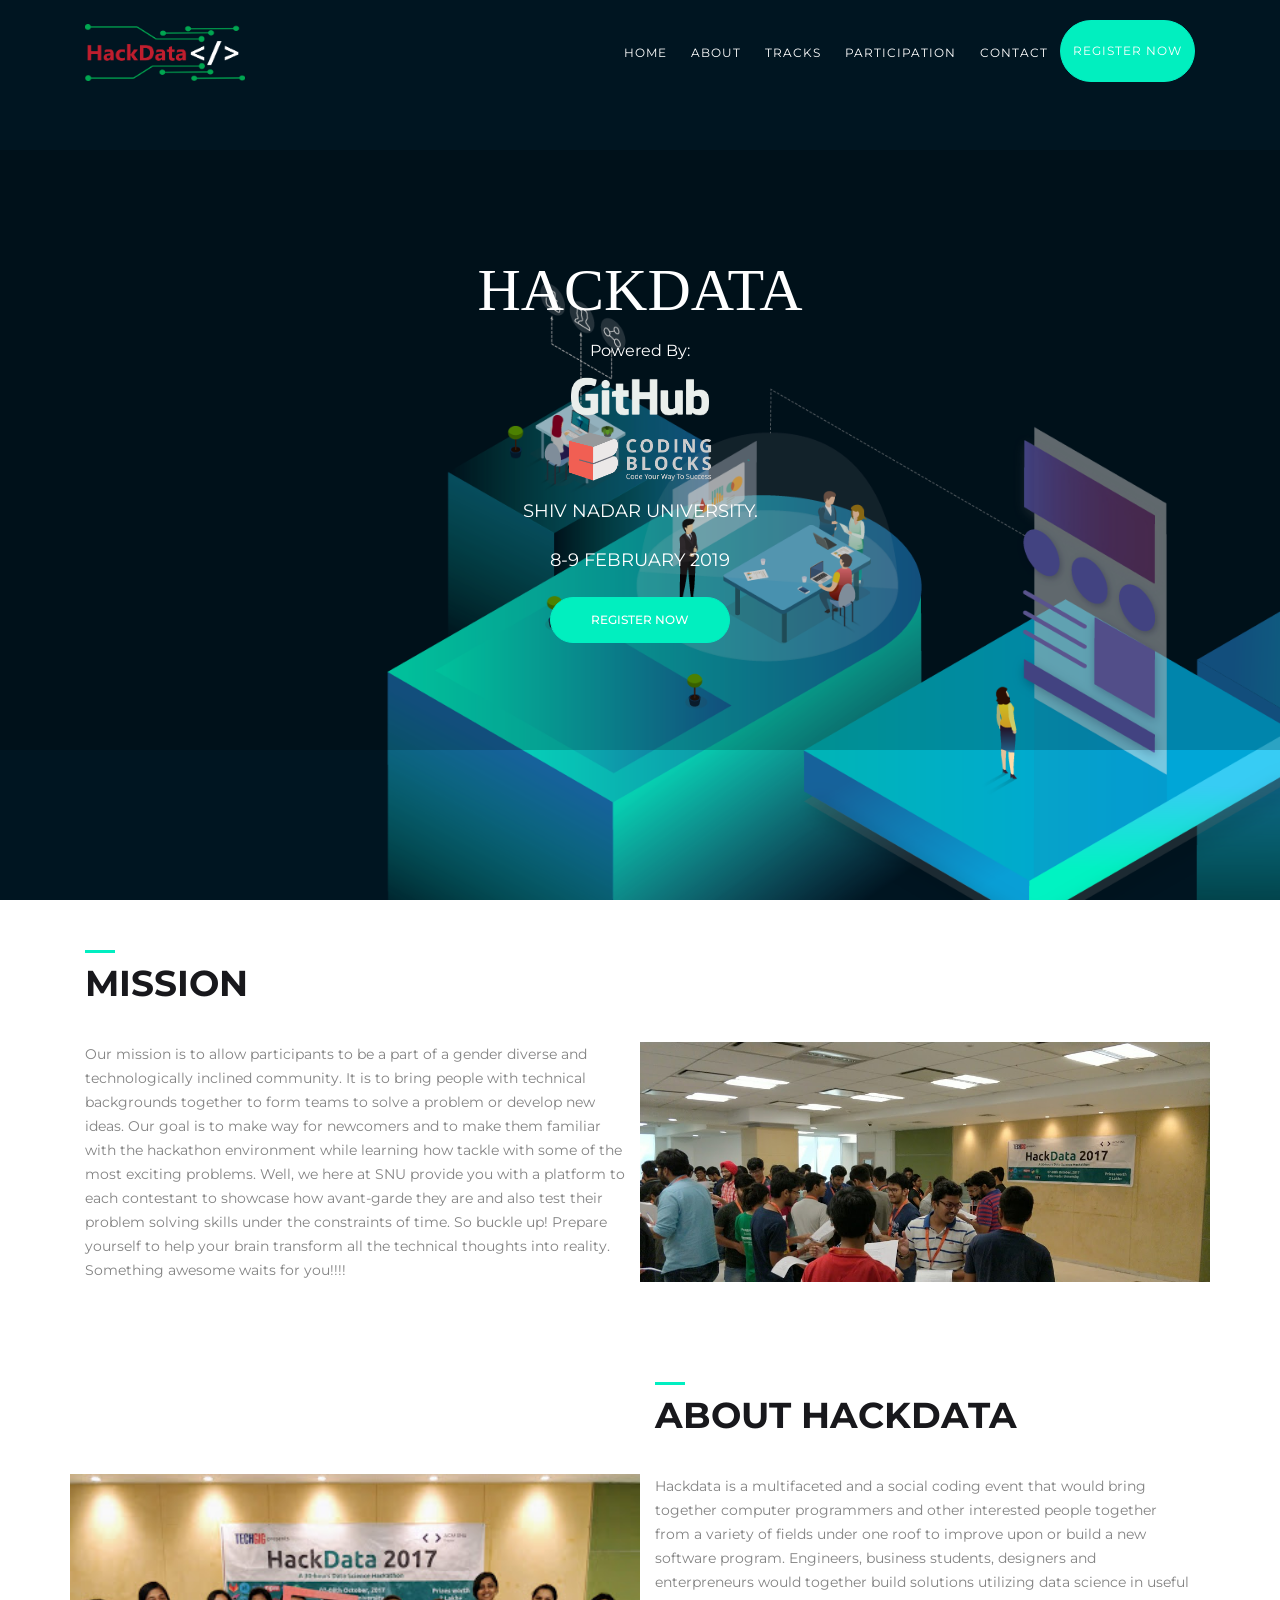
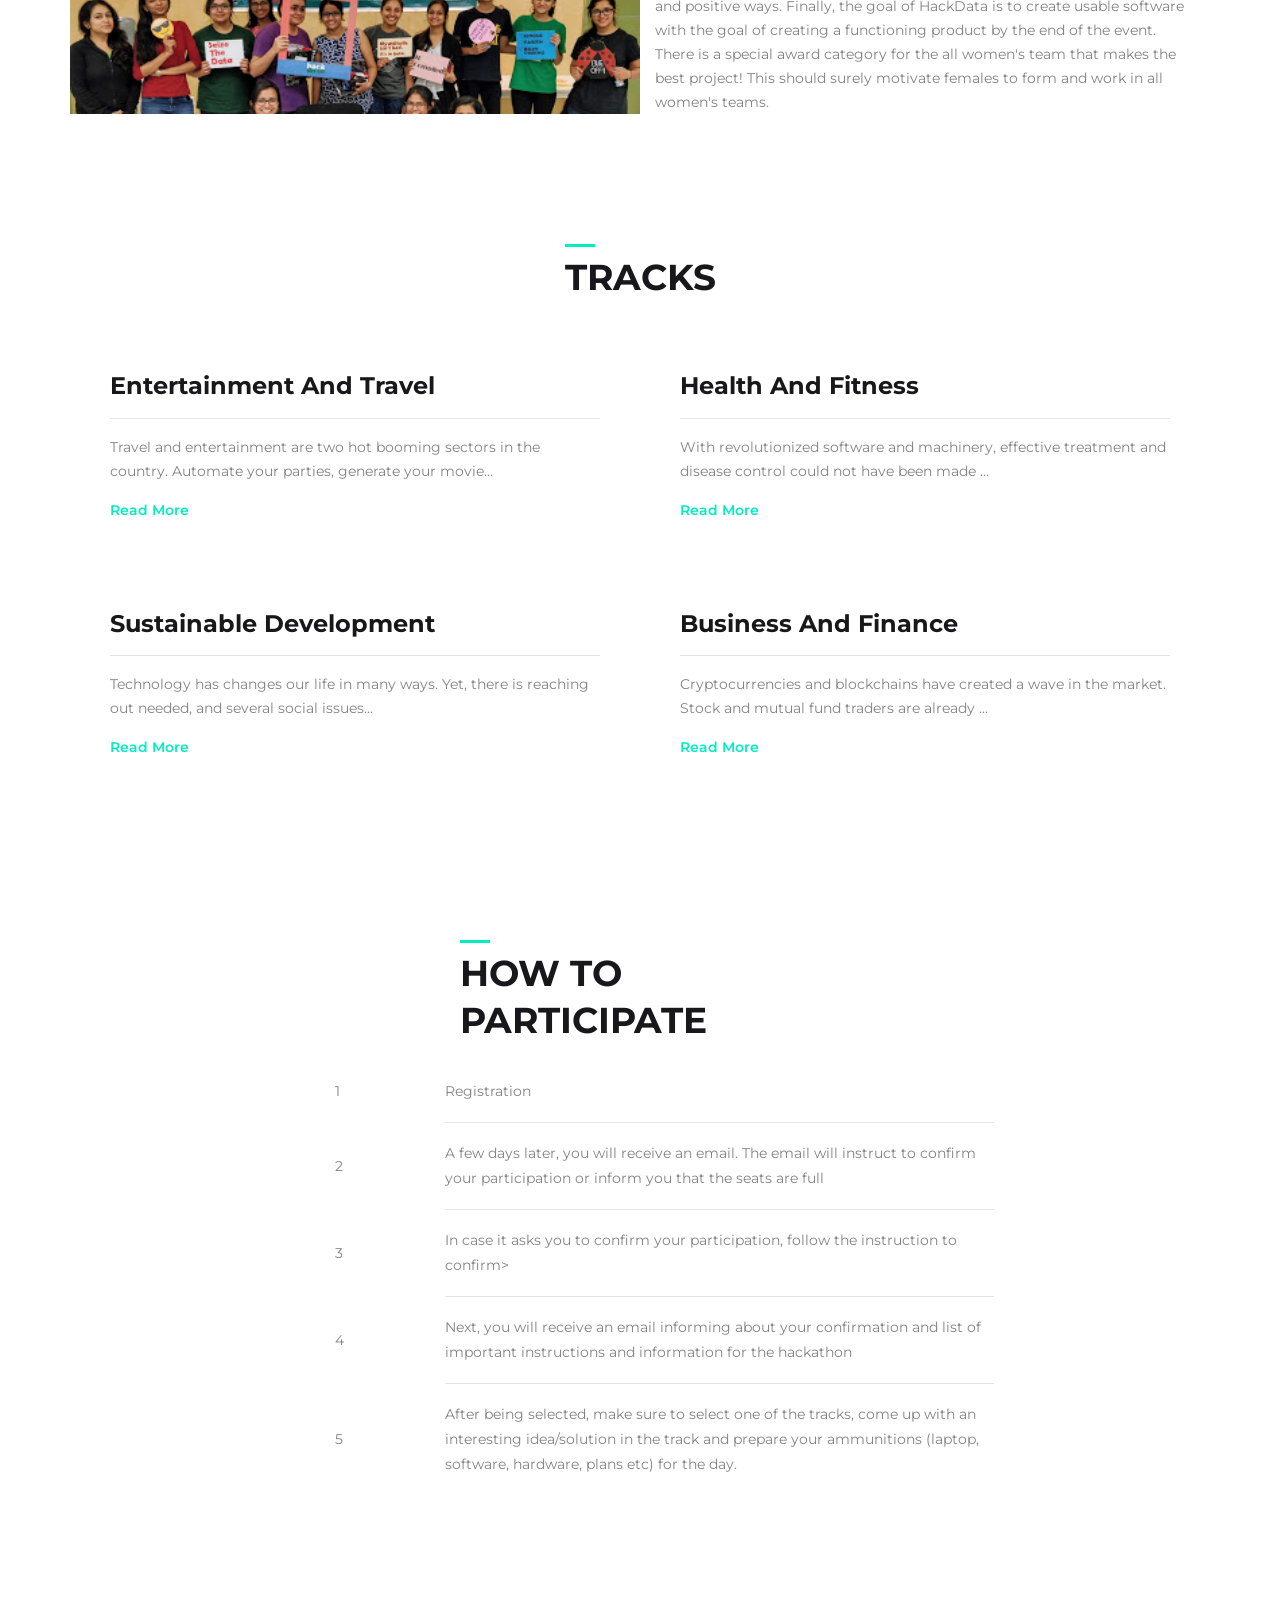
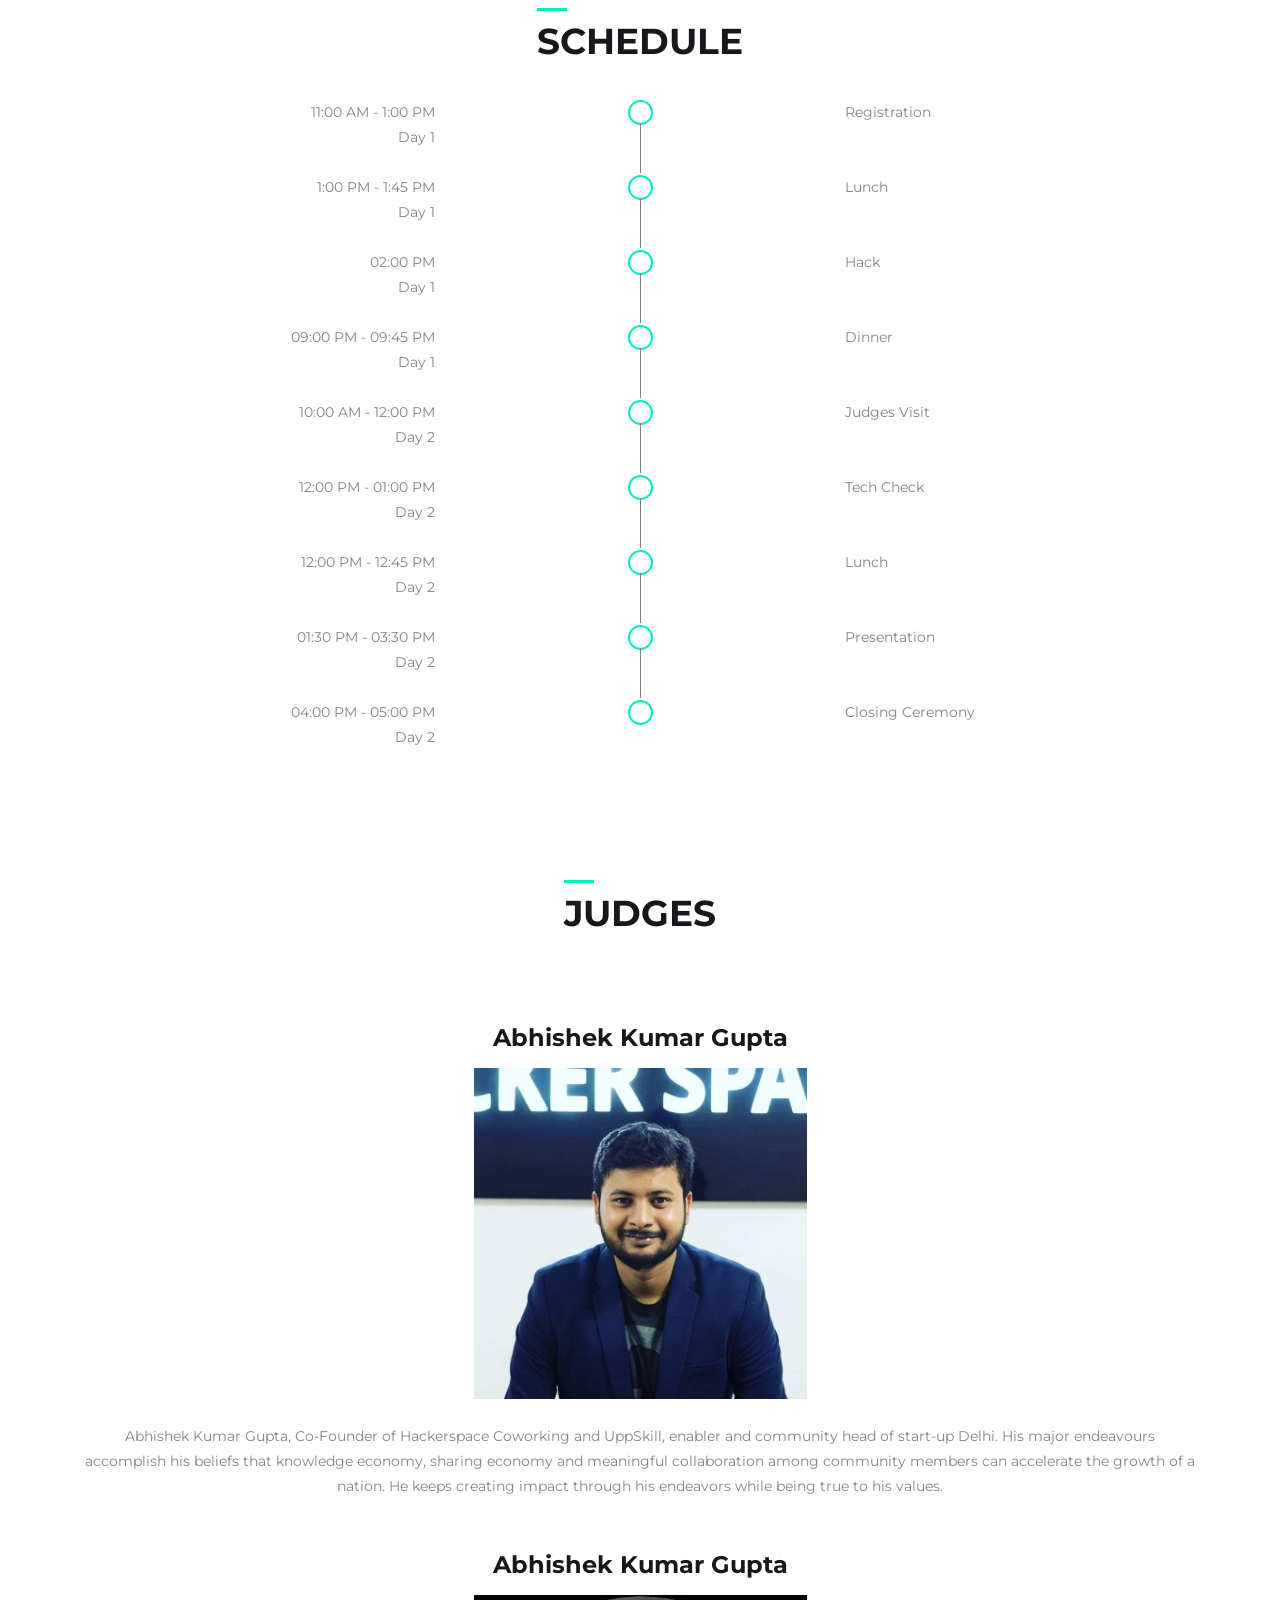
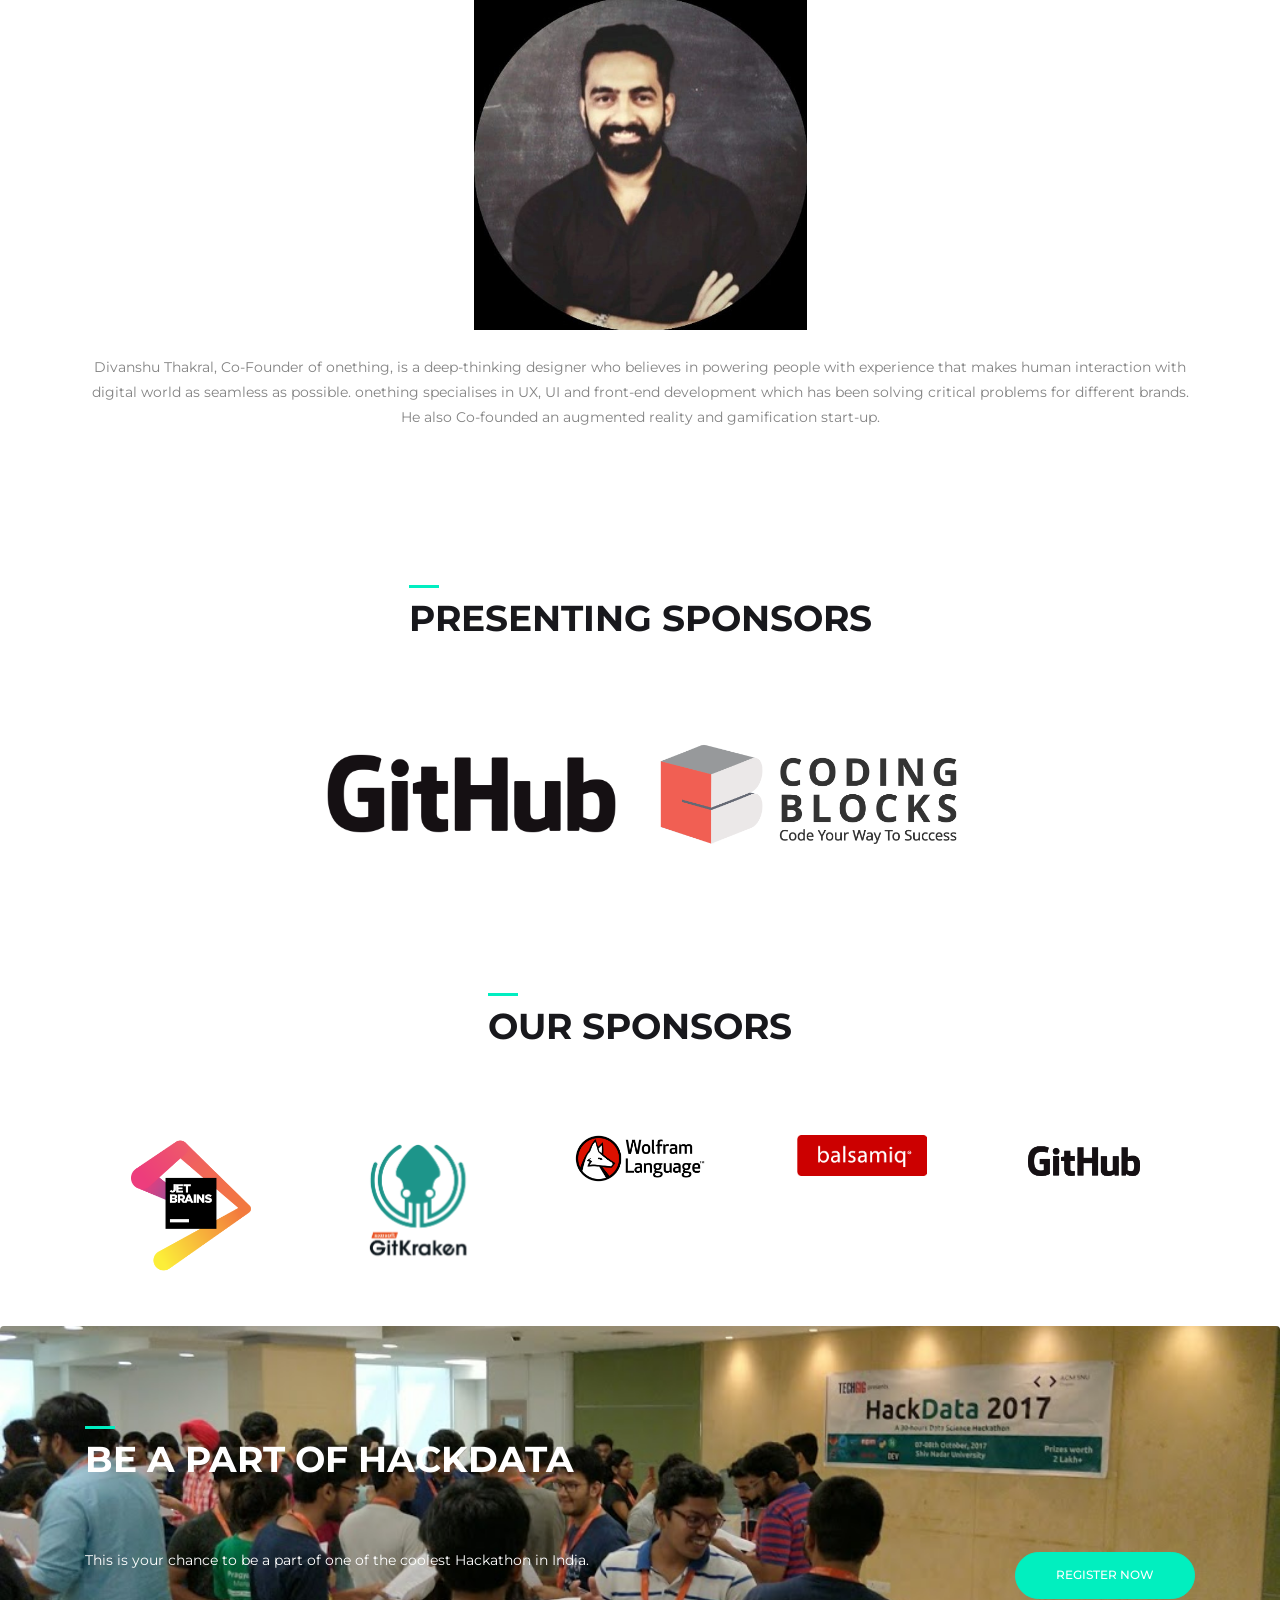
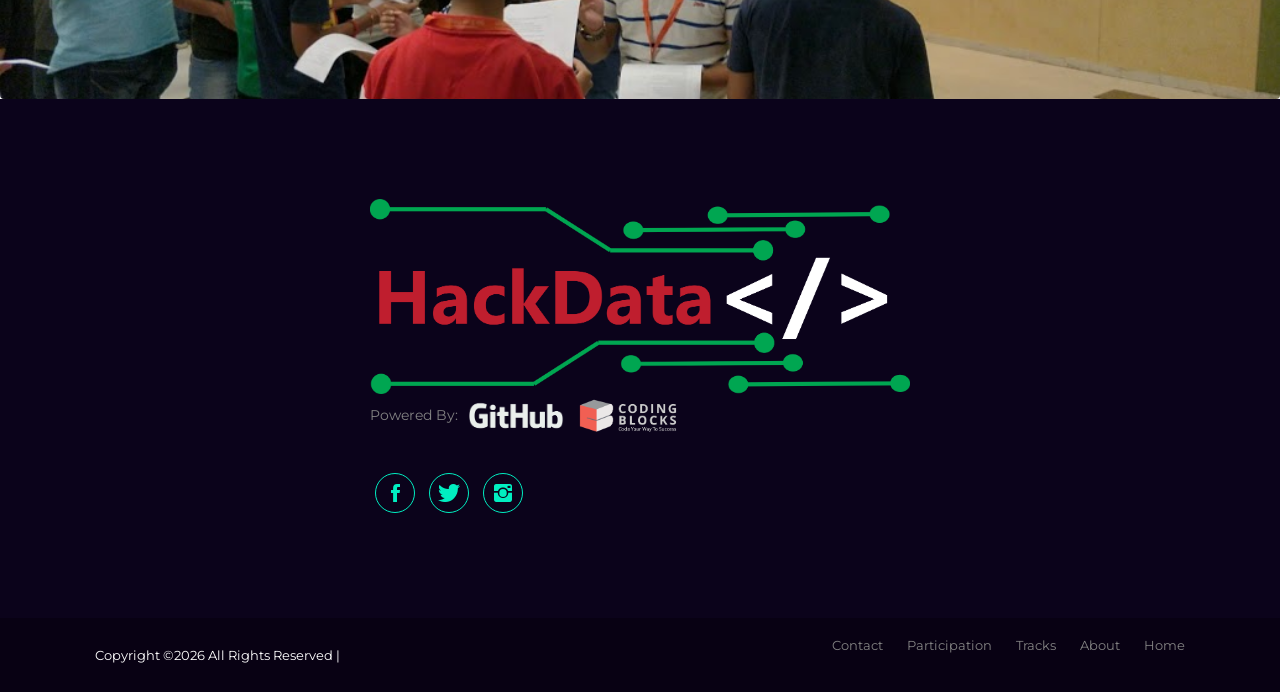
==== commit 7eff92db: "added judges" ====
--- a/index.html
+++ b/index.html
@@ -501,6 +501,34 @@
 </section>
 <!--event calender end -->
 
+<!--Judges section -->
+<section class="pt50 pb50" style="background-color: white;">
+	<div class="container">
+		<div class="row justify-content-center mt30">
+		<div class="section_title mb50 ">
+			<h3 class="title">
+				Judges
+			</h3>
+		</div>
+		</div>
+		
+			
+		    <!-- <div class="brand_item text-center"> -->
+		<center><h4 class="title"> Abhishek Kumar Gupta </h4></center>
+		<center><img src="assets/img/judges/abhishek.jpeg" alt="balsamiq" width="30%" height="30%"><br><br>Abhishek Kumar Gupta, Co-Founder of Hackerspace Coworking and UppSkill, enabler and community head of start-up Delhi. 
+His major endeavours accomplish his beliefs that knowledge economy, sharing economy and meaningful collaboration among community members can accelerate the growth of a nation.
+He keeps creating impact through his endeavors while being true to his values.<br> <br> <br>
+				<!-- </div> <div class="brand_item text-center"> -->
+		<center><h4 class="title"> Abhishek Kumar Gupta </h4></center>
+		<img src="assets/img/judges/divanshu.jpeg" alt="balsamiq" width="30%" height="30%"> <br> <br> Divanshu Thakral, Co-Founder of onething, is a deep-thinking designer who believes in powering people with experience that makes human interaction with digital world as seamless as possible.
+onething specialises in UX, UI and front-end development which has been solving critical problems for different brands.
+He also Co-founded an augmented reality and gamification start-up.<br><br> </center>
+			<!-- </div> -->
+		
+	</div>
+</section>
+<!-- Judges end -->
+
 <!--Presenting Sponsors section -->
 <section class="pt50 pb50" style="background-color: white;">
 	<div class="container">
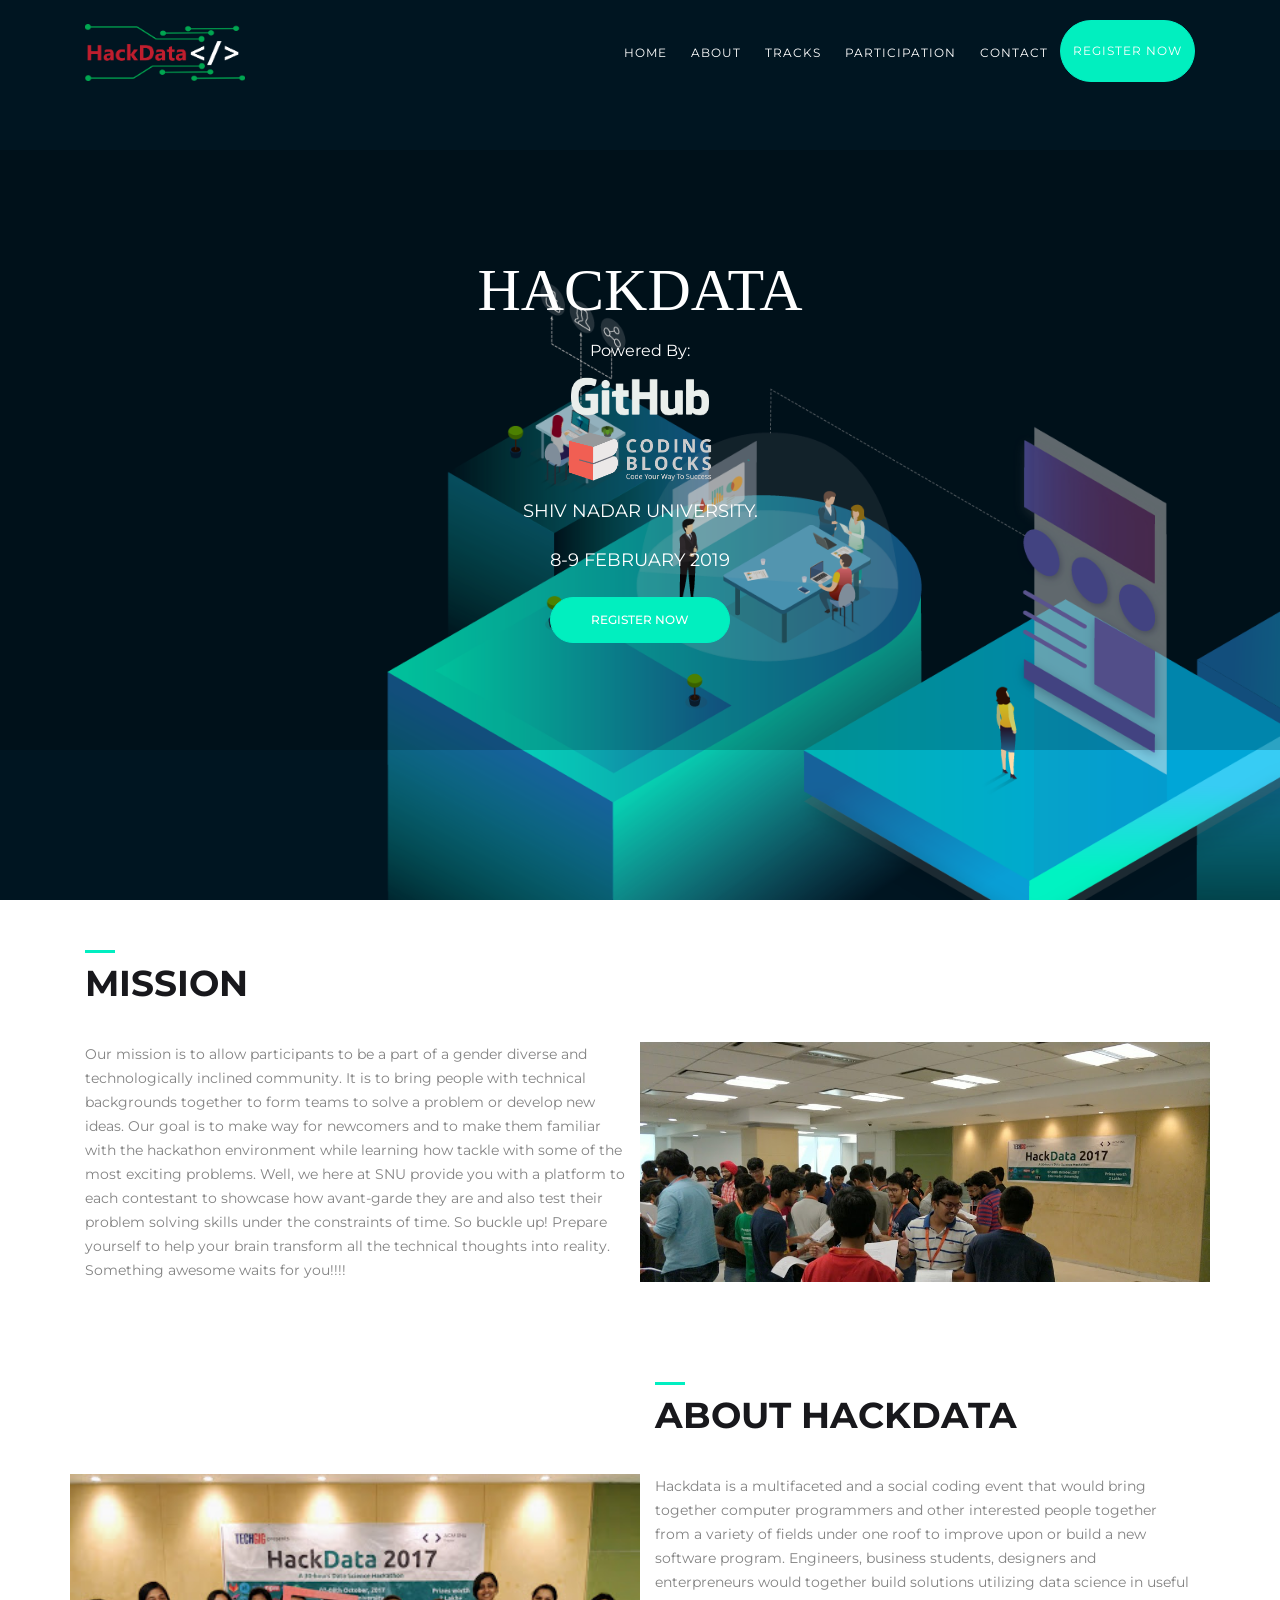
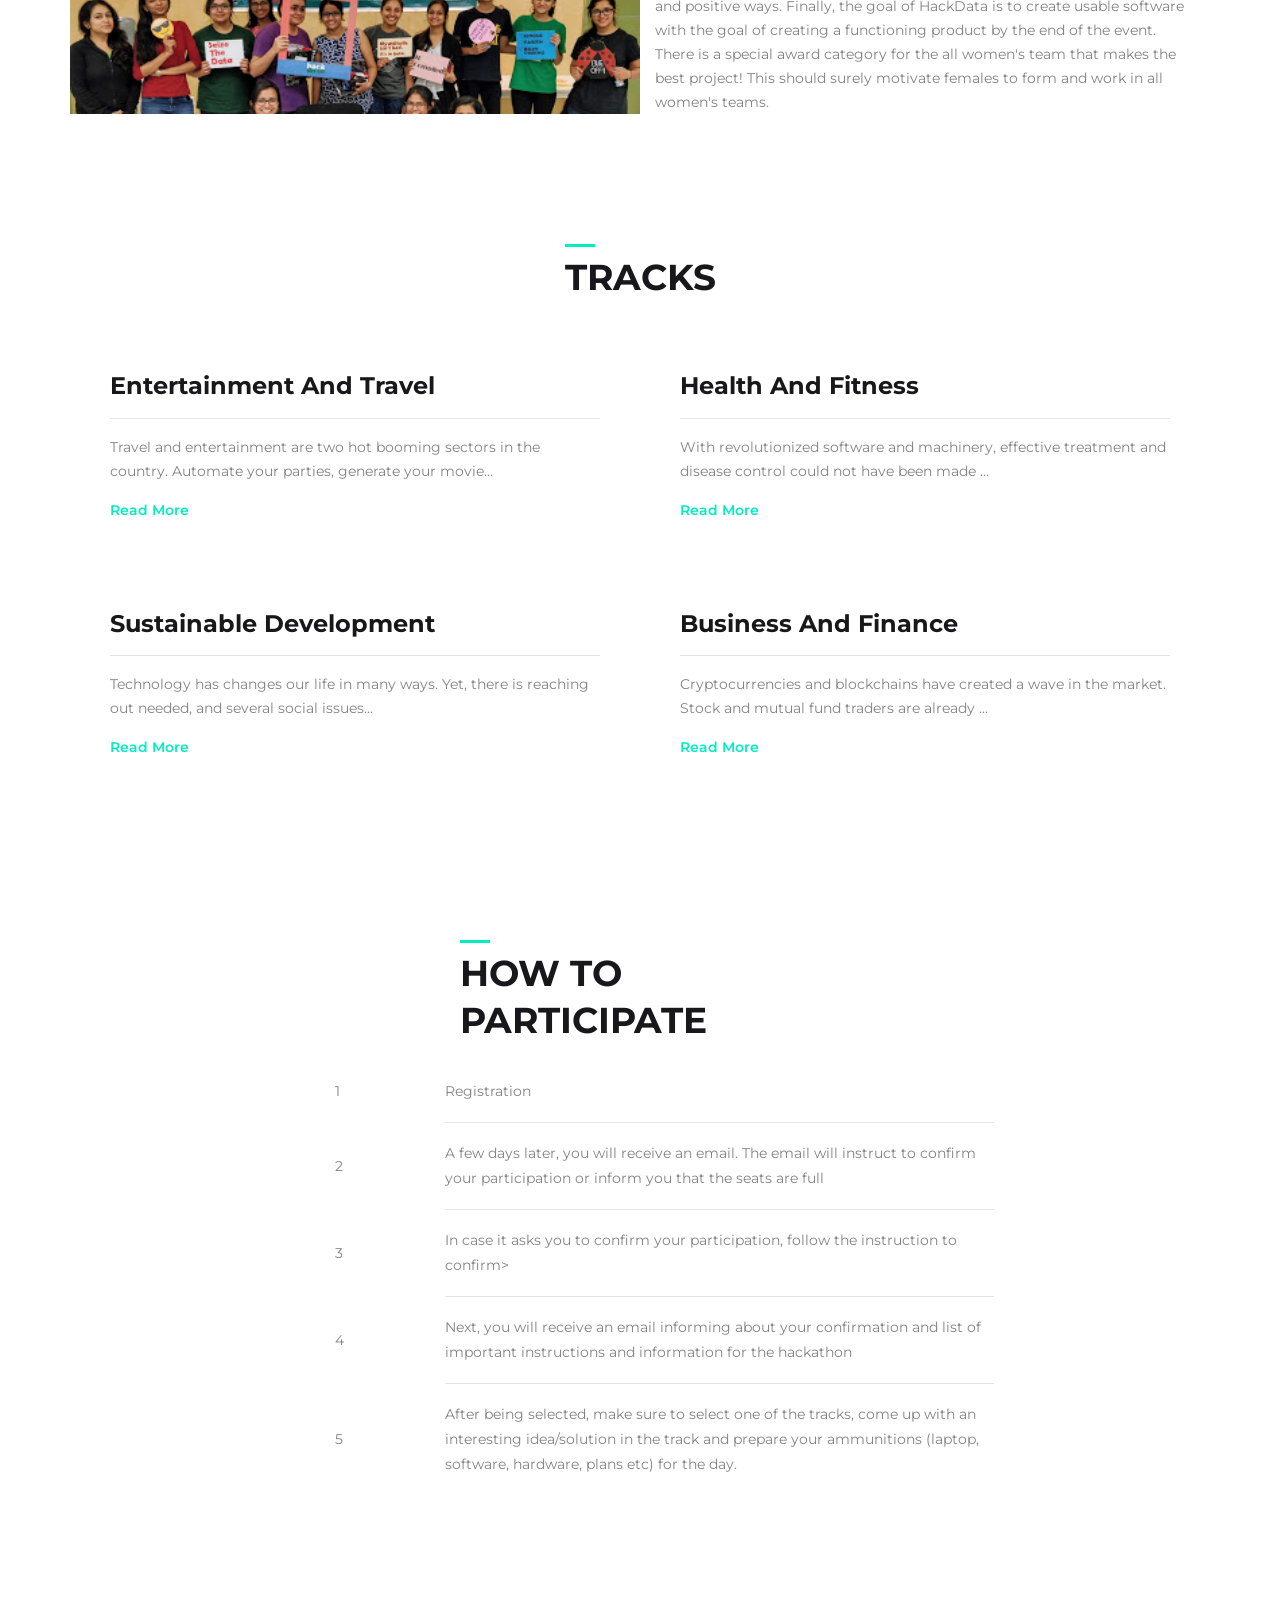
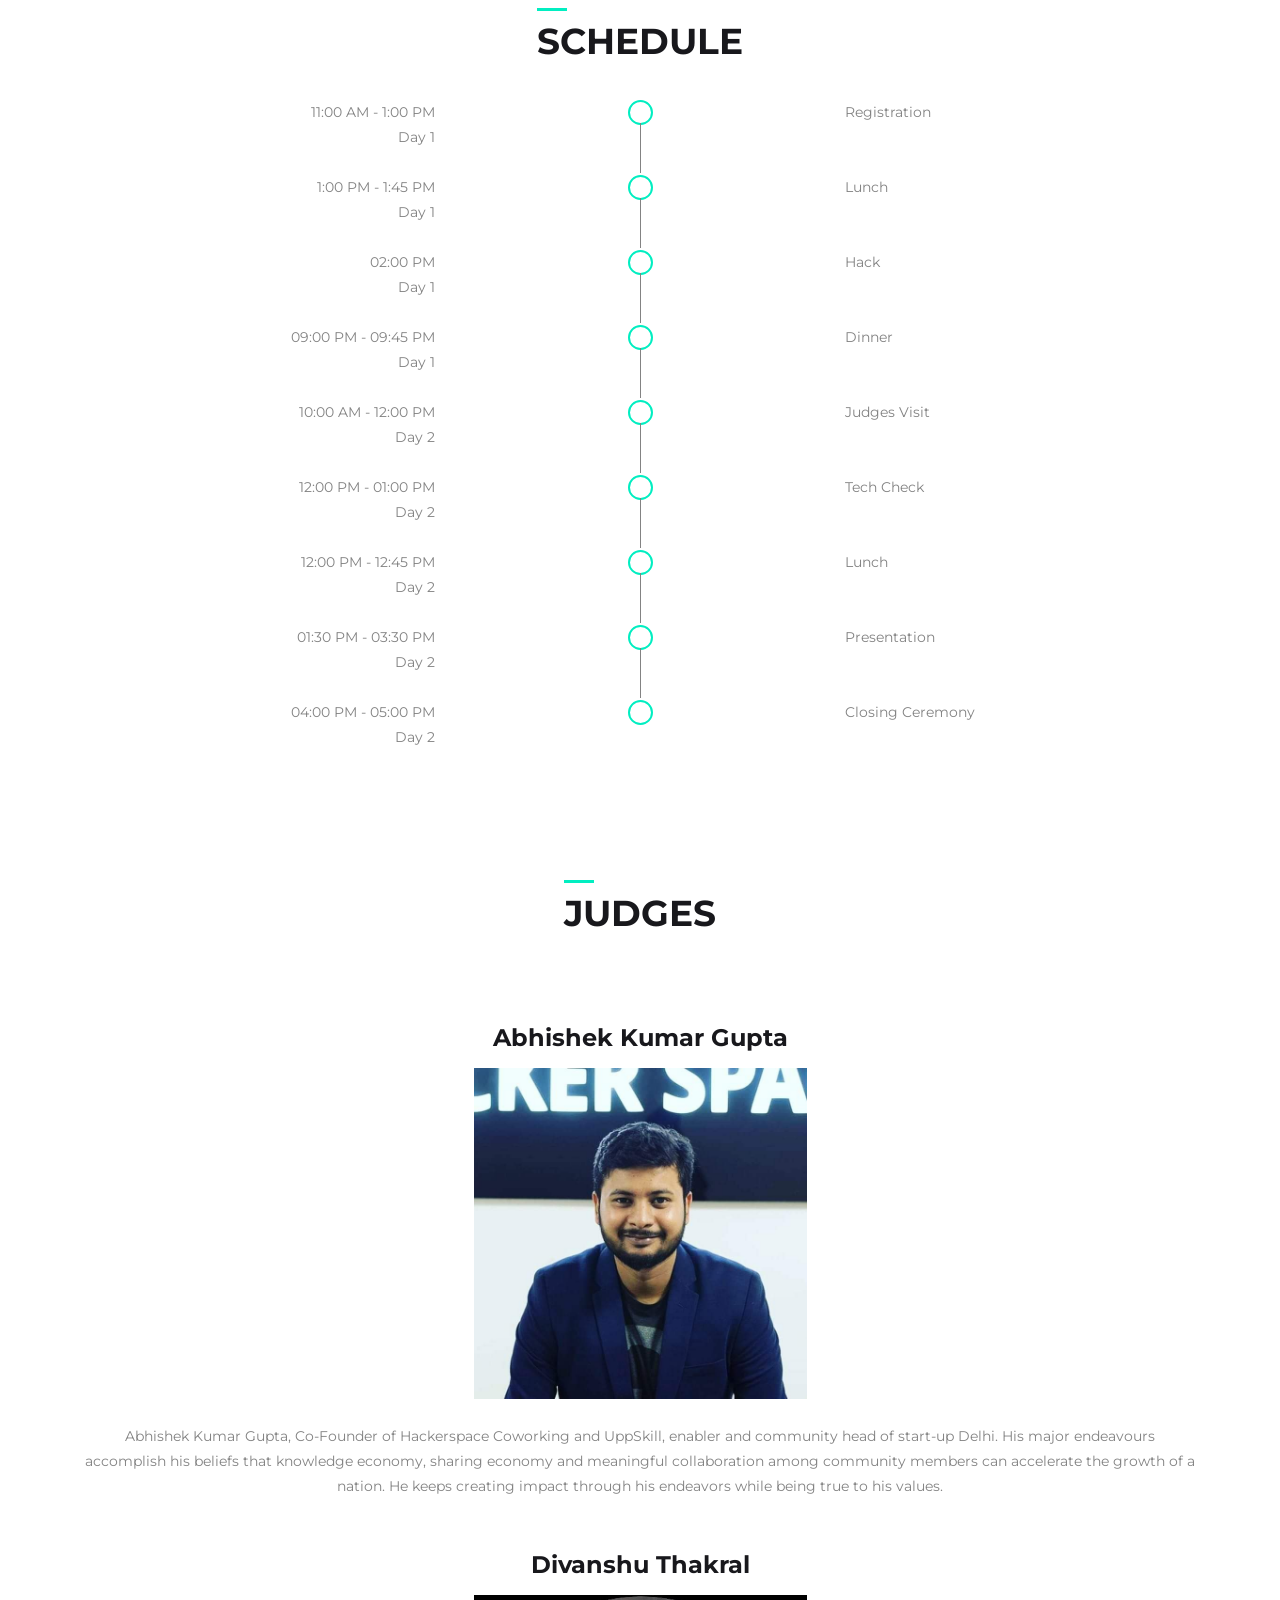
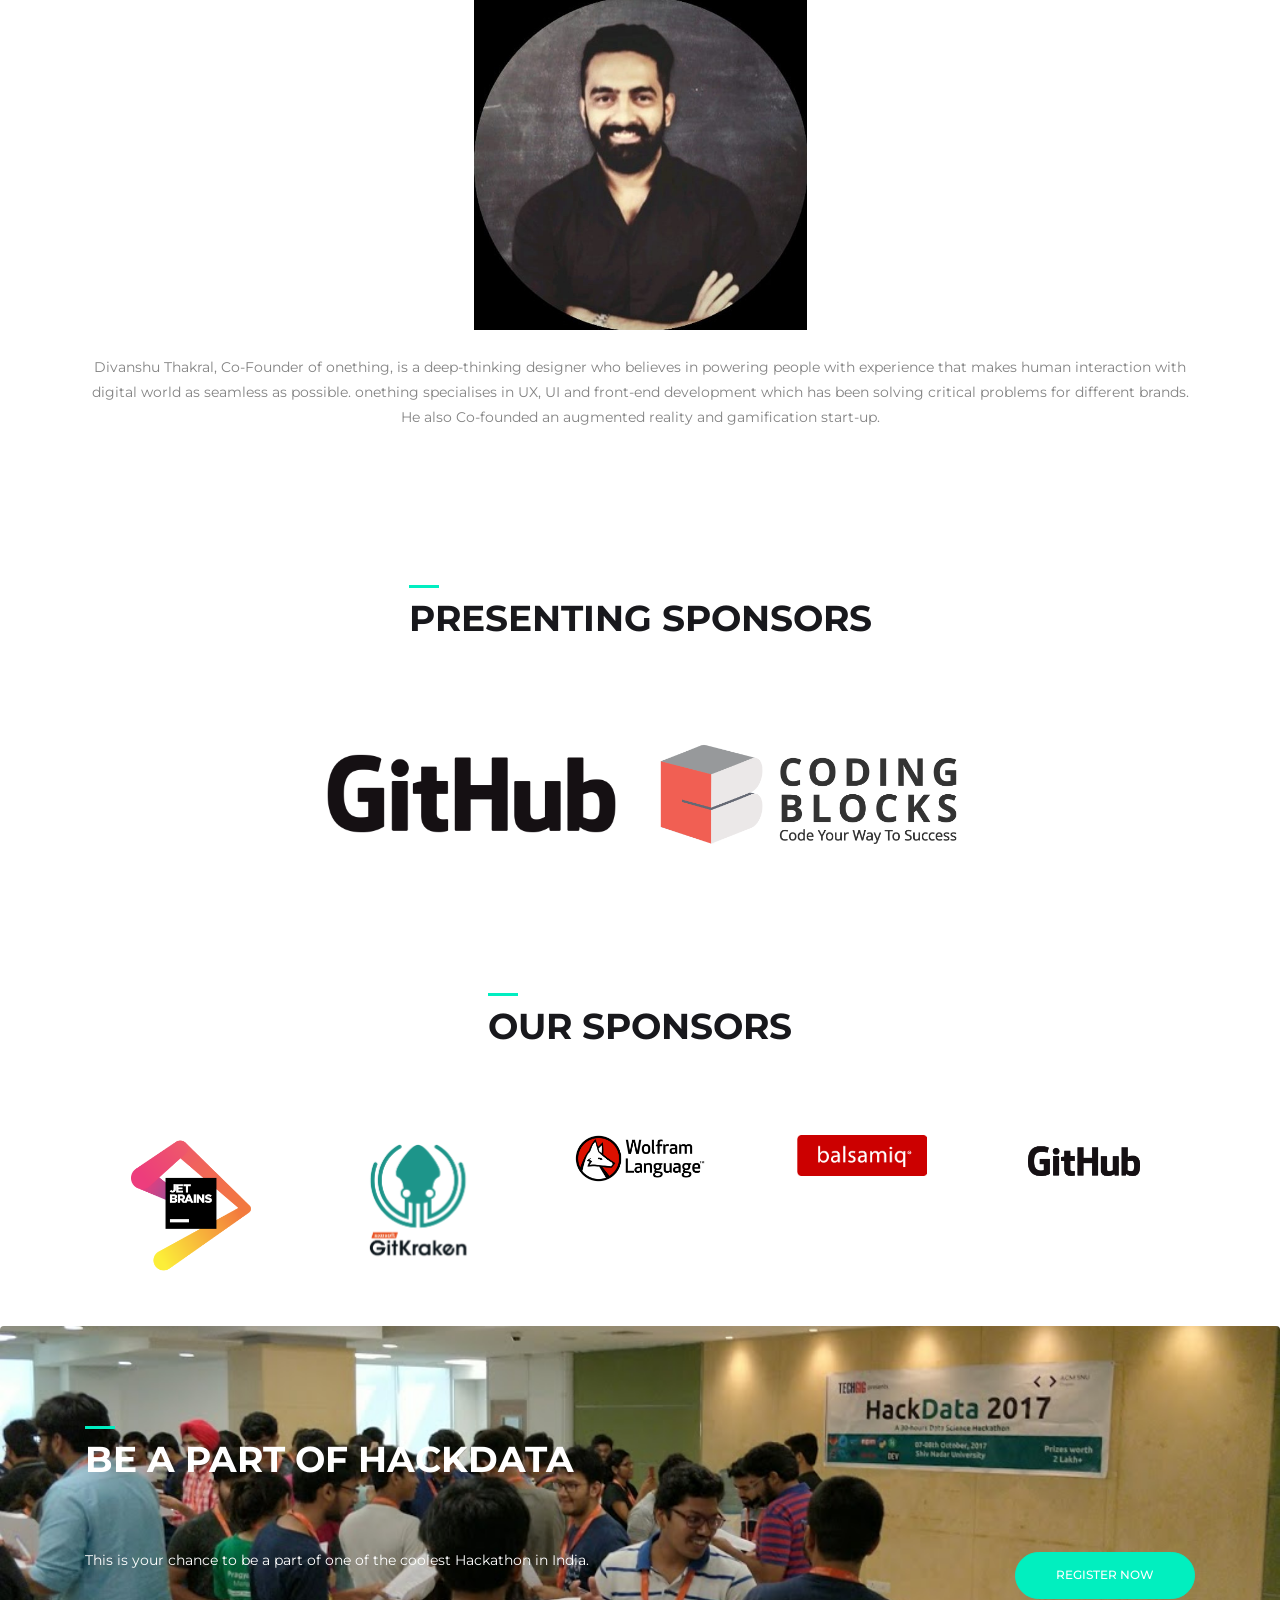
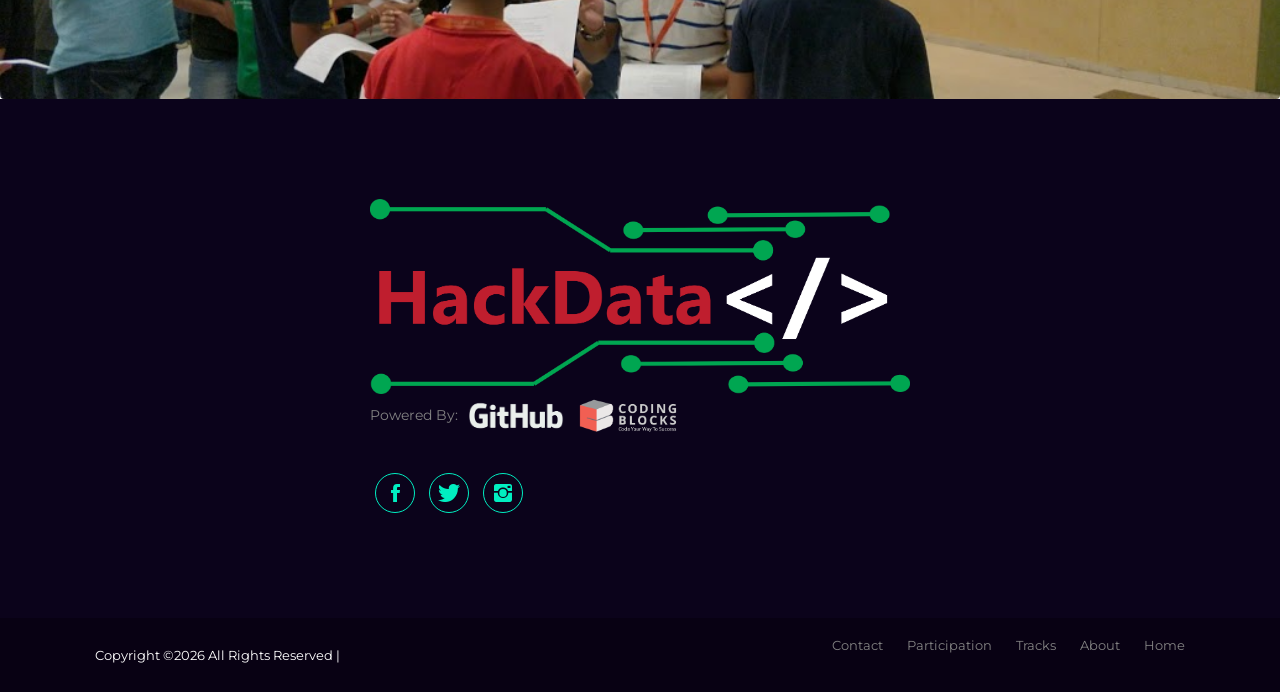
==== commit 72869a4e: "fixed judge name" ====
--- a/index.html
+++ b/index.html
@@ -519,7 +519,7 @@
 His major endeavours accomplish his beliefs that knowledge economy, sharing economy and meaningful collaboration among community members can accelerate the growth of a nation.
 He keeps creating impact through his endeavors while being true to his values.<br> <br> <br>
 				<!-- </div> <div class="brand_item text-center"> -->
-		<center><h4 class="title"> Abhishek Kumar Gupta </h4></center>
+		<center><h4 class="title"> Divanshu Thakral </h4></center>
 		<img src="assets/img/judges/divanshu.jpeg" alt="balsamiq" width="30%" height="30%"> <br> <br> Divanshu Thakral, Co-Founder of onething, is a deep-thinking designer who believes in powering people with experience that makes human interaction with digital world as seamless as possible.
 onething specialises in UX, UI and front-end development which has been solving critical problems for different brands.
 He also Co-founded an augmented reality and gamification start-up.<br><br> </center>
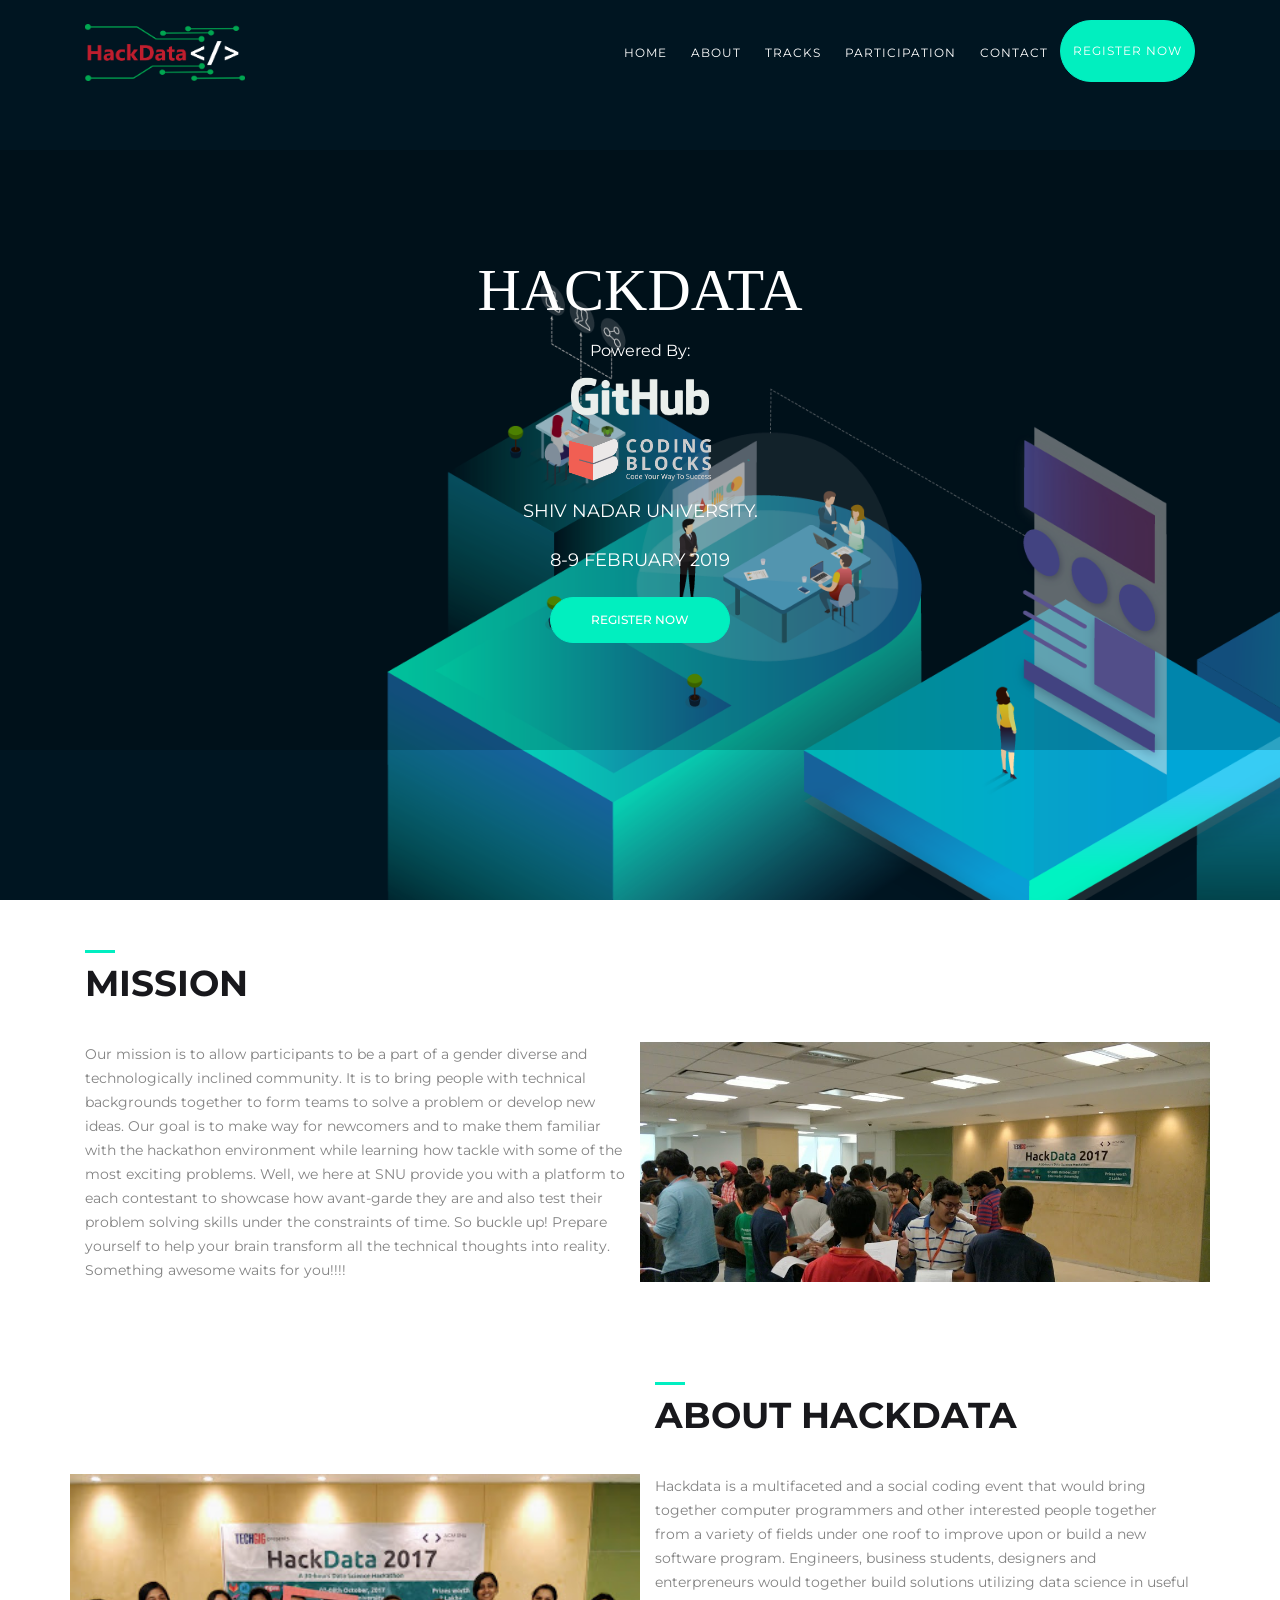
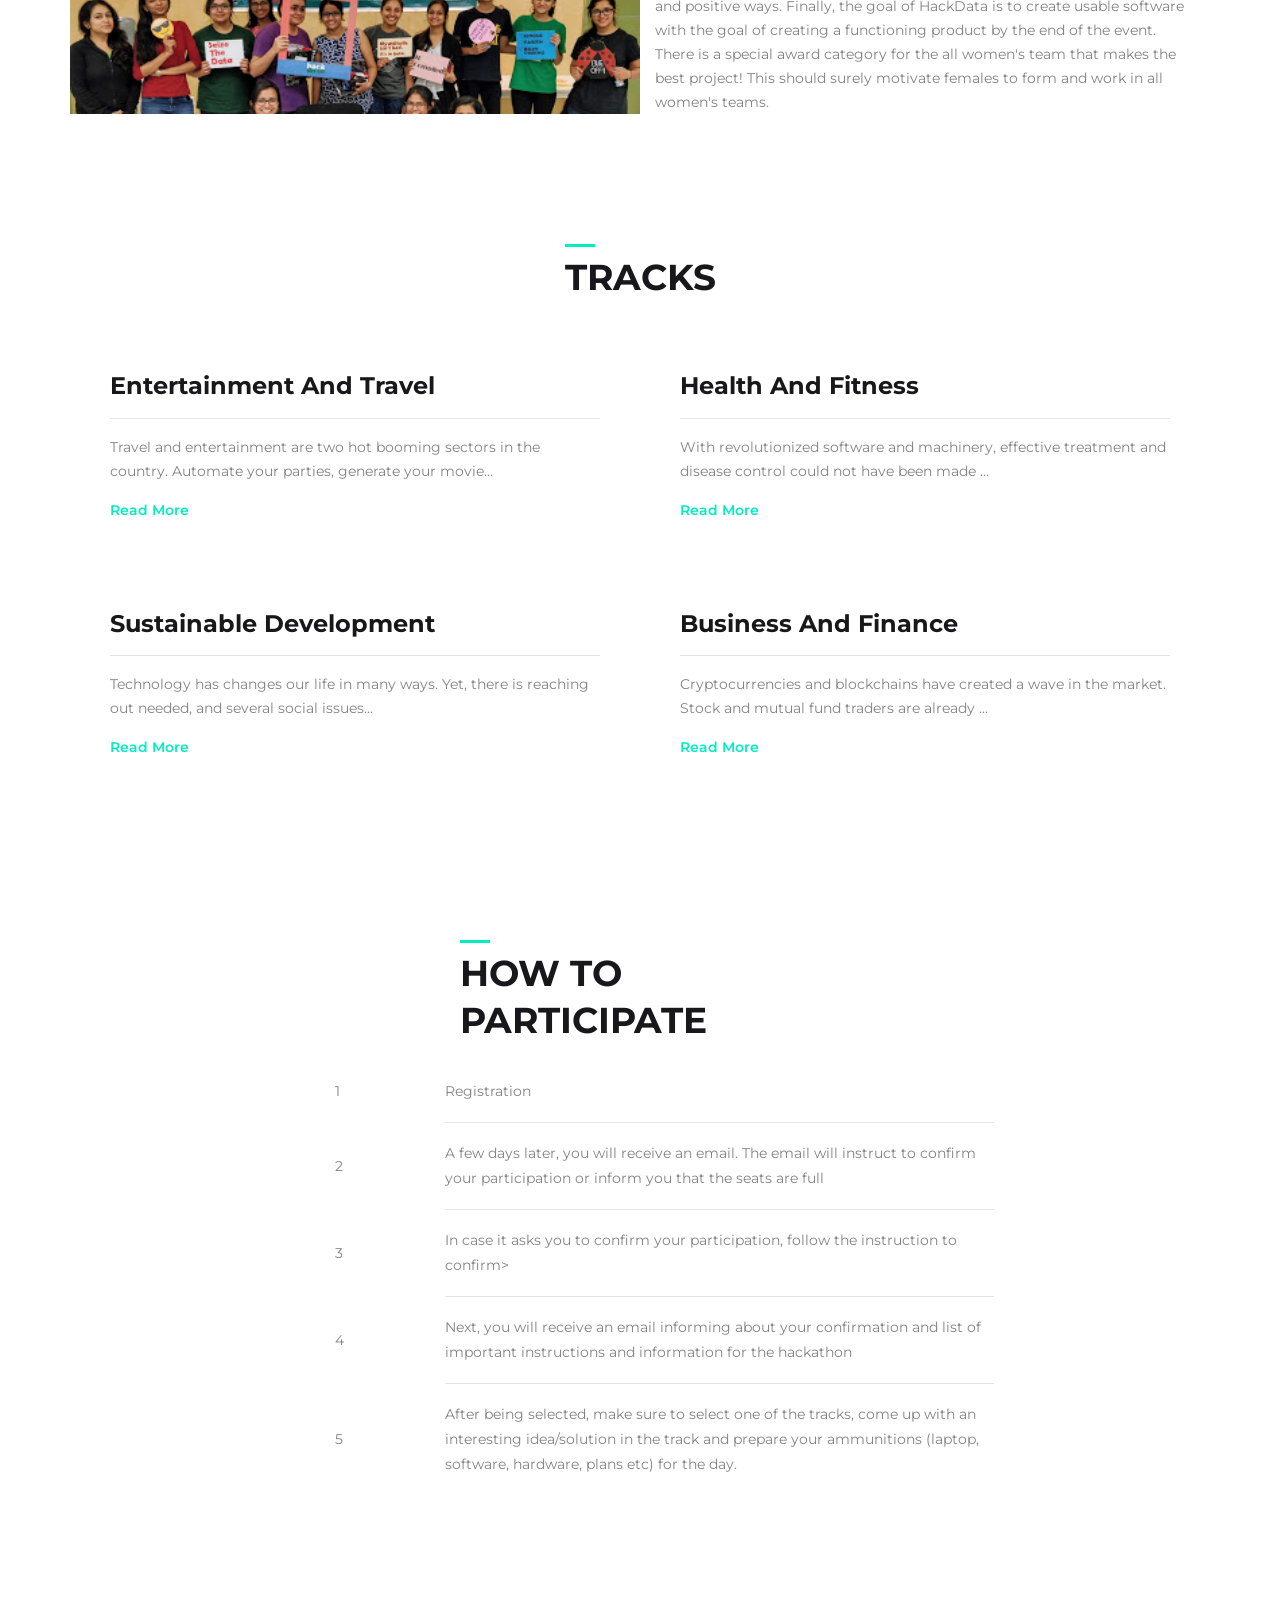
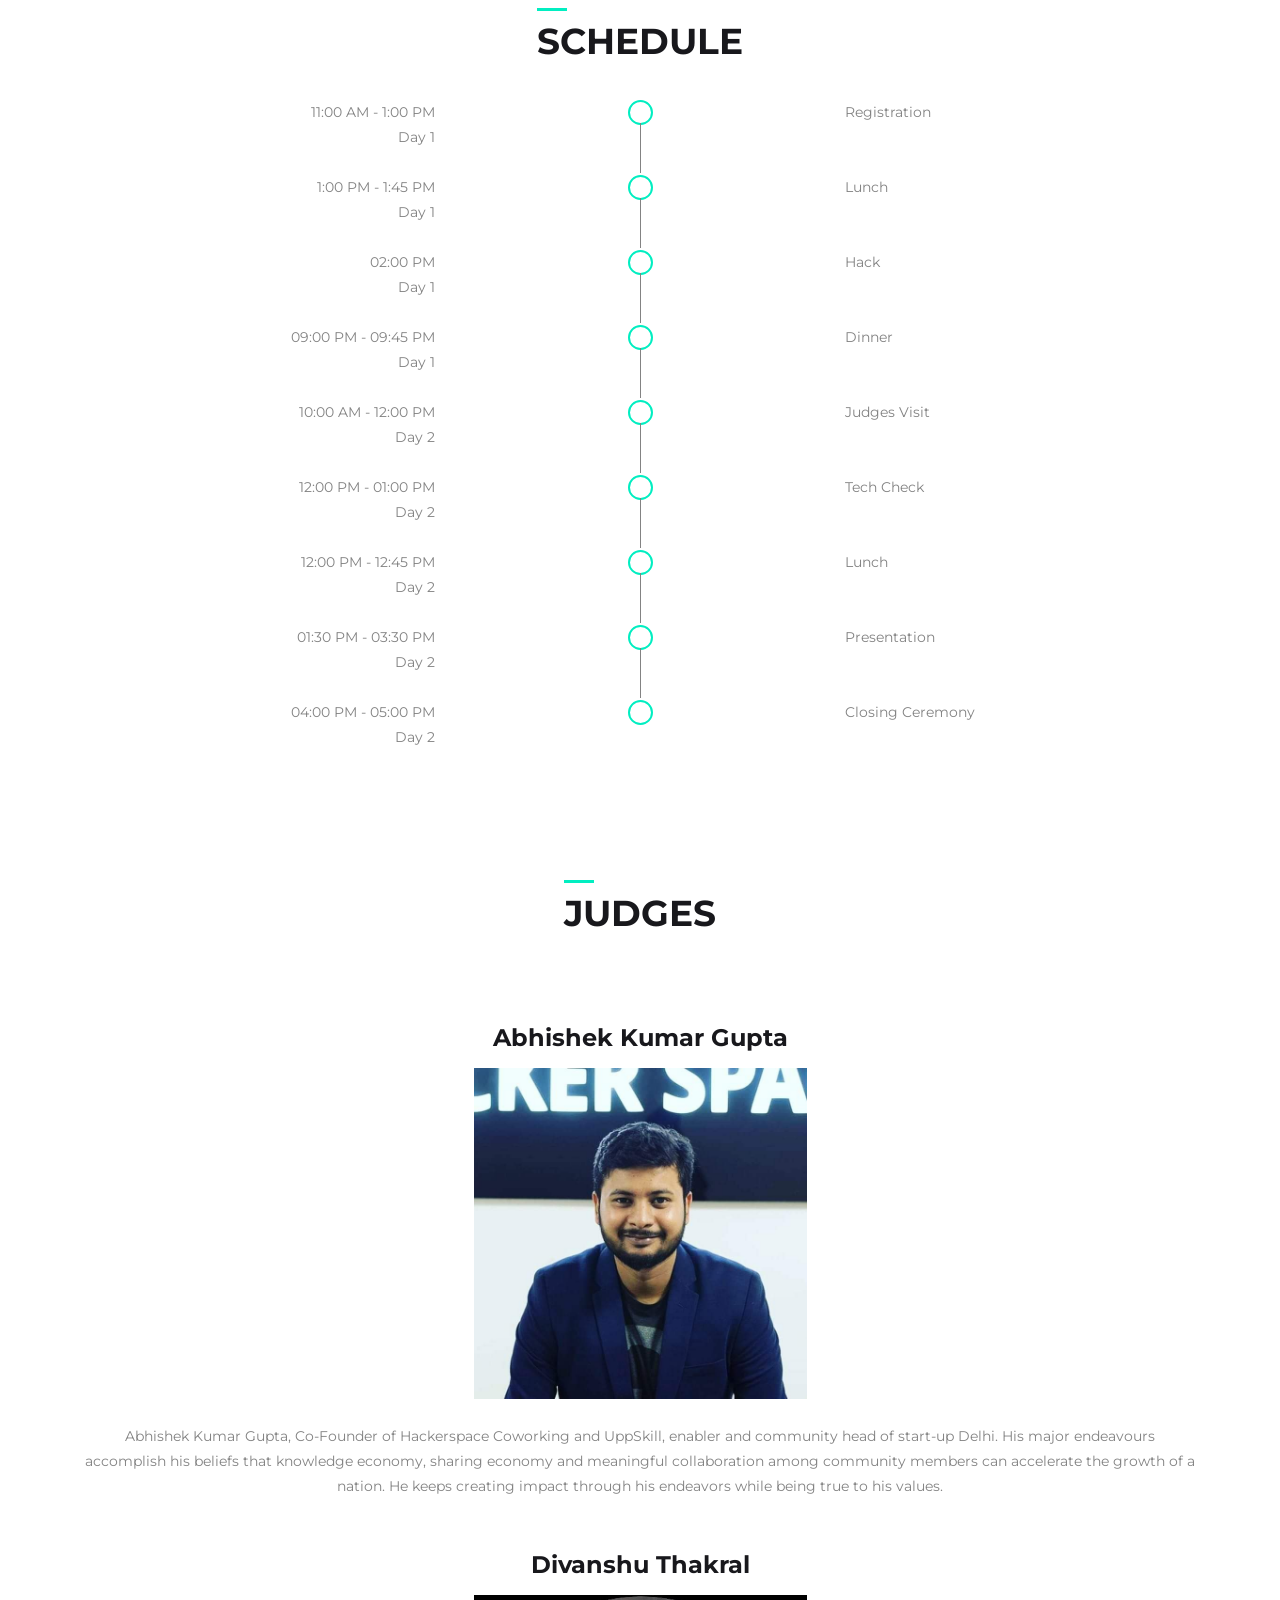
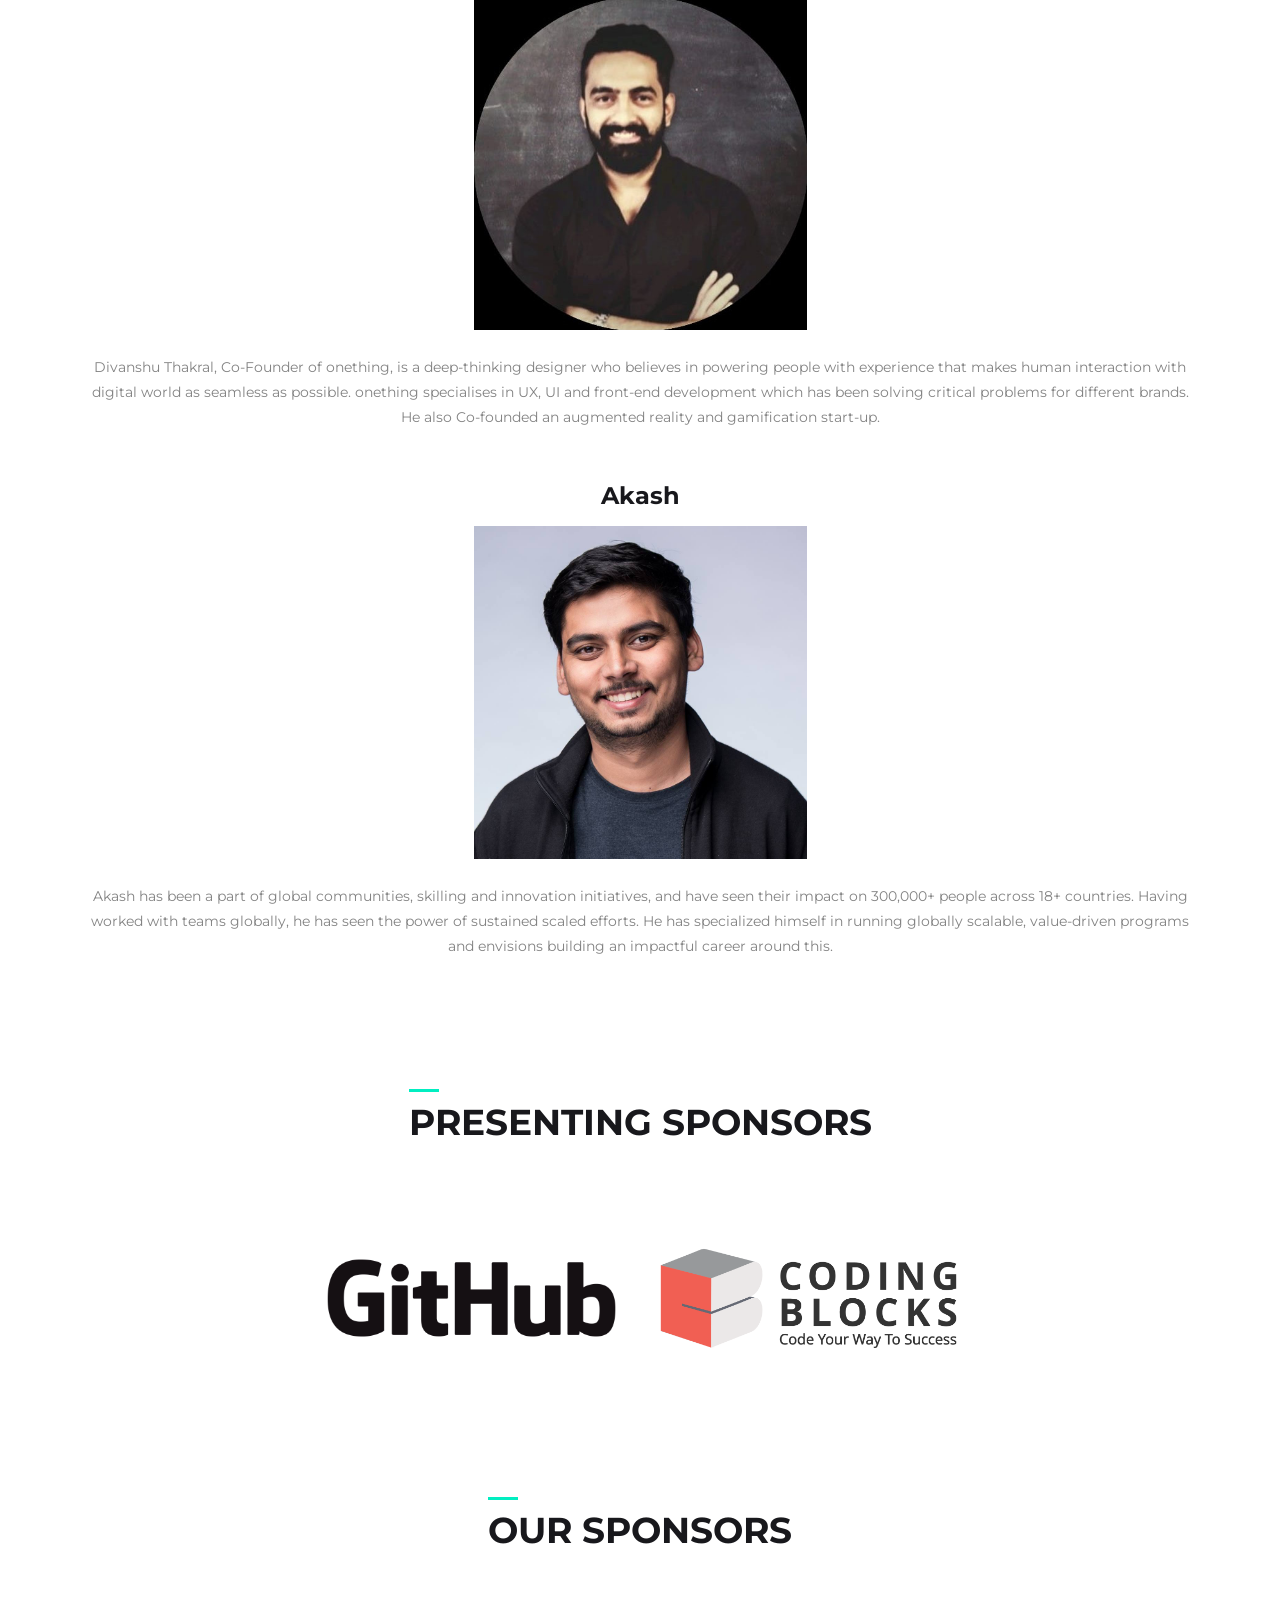
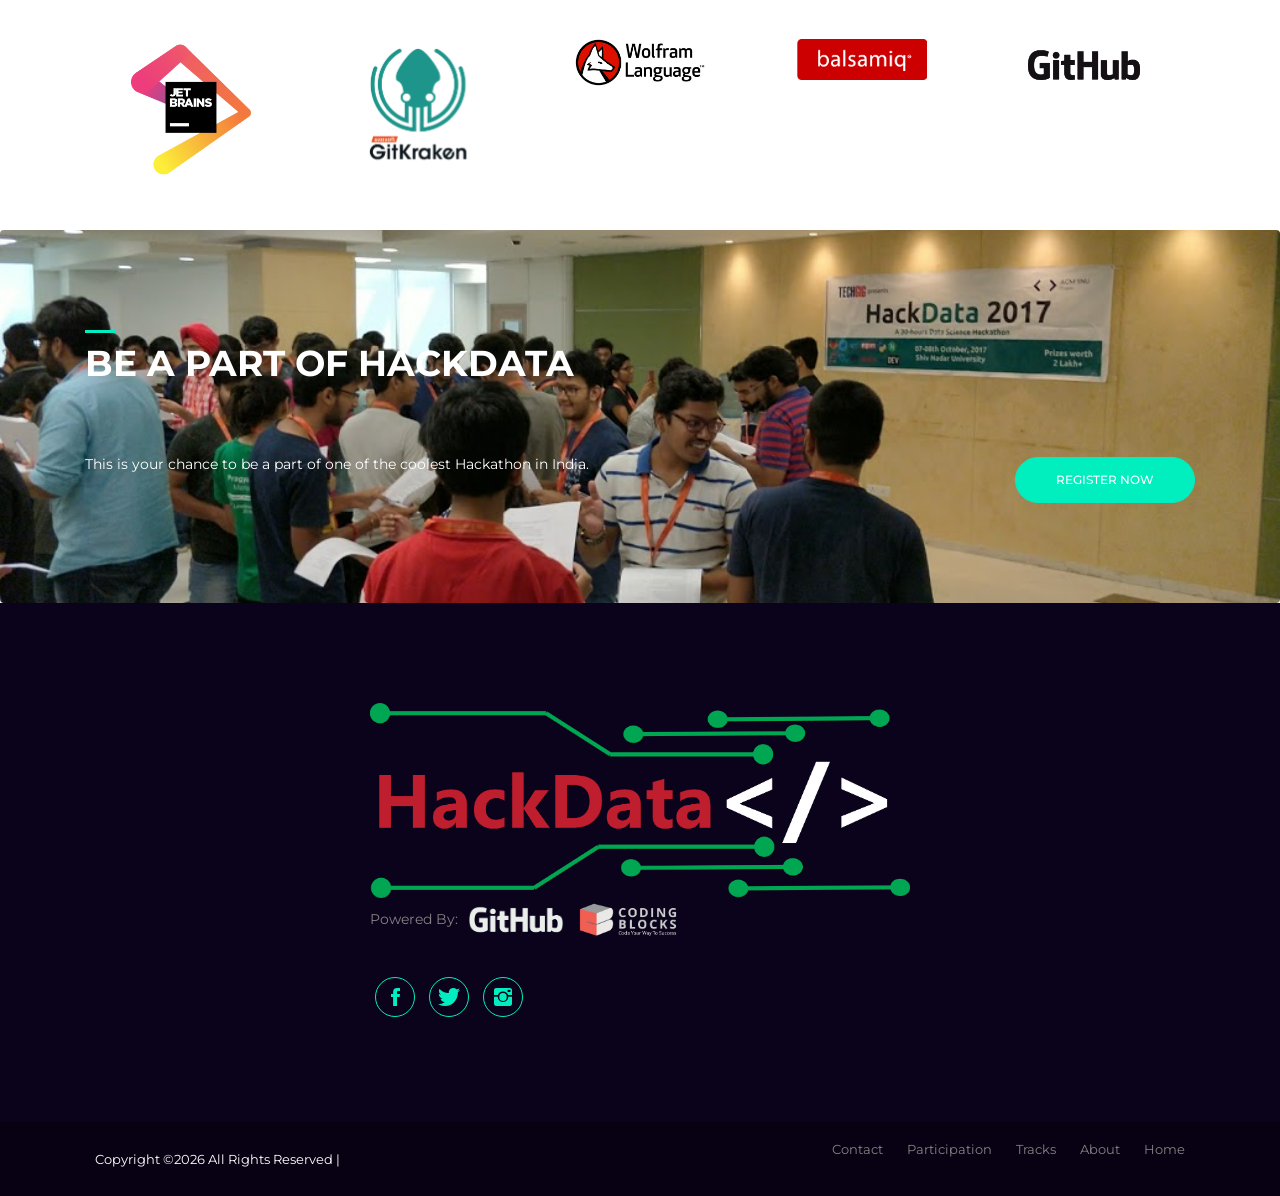
==== commit a79fffa3: "added third judge" ====
--- a/index.html
+++ b/index.html
@@ -522,7 +522,11 @@
 		<center><h4 class="title"> Divanshu Thakral </h4></center>
 		<img src="assets/img/judges/divanshu.jpeg" alt="balsamiq" width="30%" height="30%"> <br> <br> Divanshu Thakral, Co-Founder of onething, is a deep-thinking designer who believes in powering people with experience that makes human interaction with digital world as seamless as possible.
 onething specialises in UX, UI and front-end development which has been solving critical problems for different brands.
-He also Co-founded an augmented reality and gamification start-up.<br><br> </center>
+He also Co-founded an augmented reality and gamification start-up.<br><br><br>
+        <center><h4 class="title"> Akash </h4></center>
+		<img src="assets/img/judges/akash.jpg" alt="balsamiq" width="30%" height="30%"> <br> <br> Akash has been a part of global communities, skilling and innovation initiatives, and have seen their impact on 300,000+ people across 18+ countries. Having worked with teams globally, he has seen the power of sustained scaled efforts. He has specialized himself in running globally scalable, value-driven programs and envisions building an impactful career around this.
+        
+ </center>
 			<!-- </div> -->
 		
 	</div>
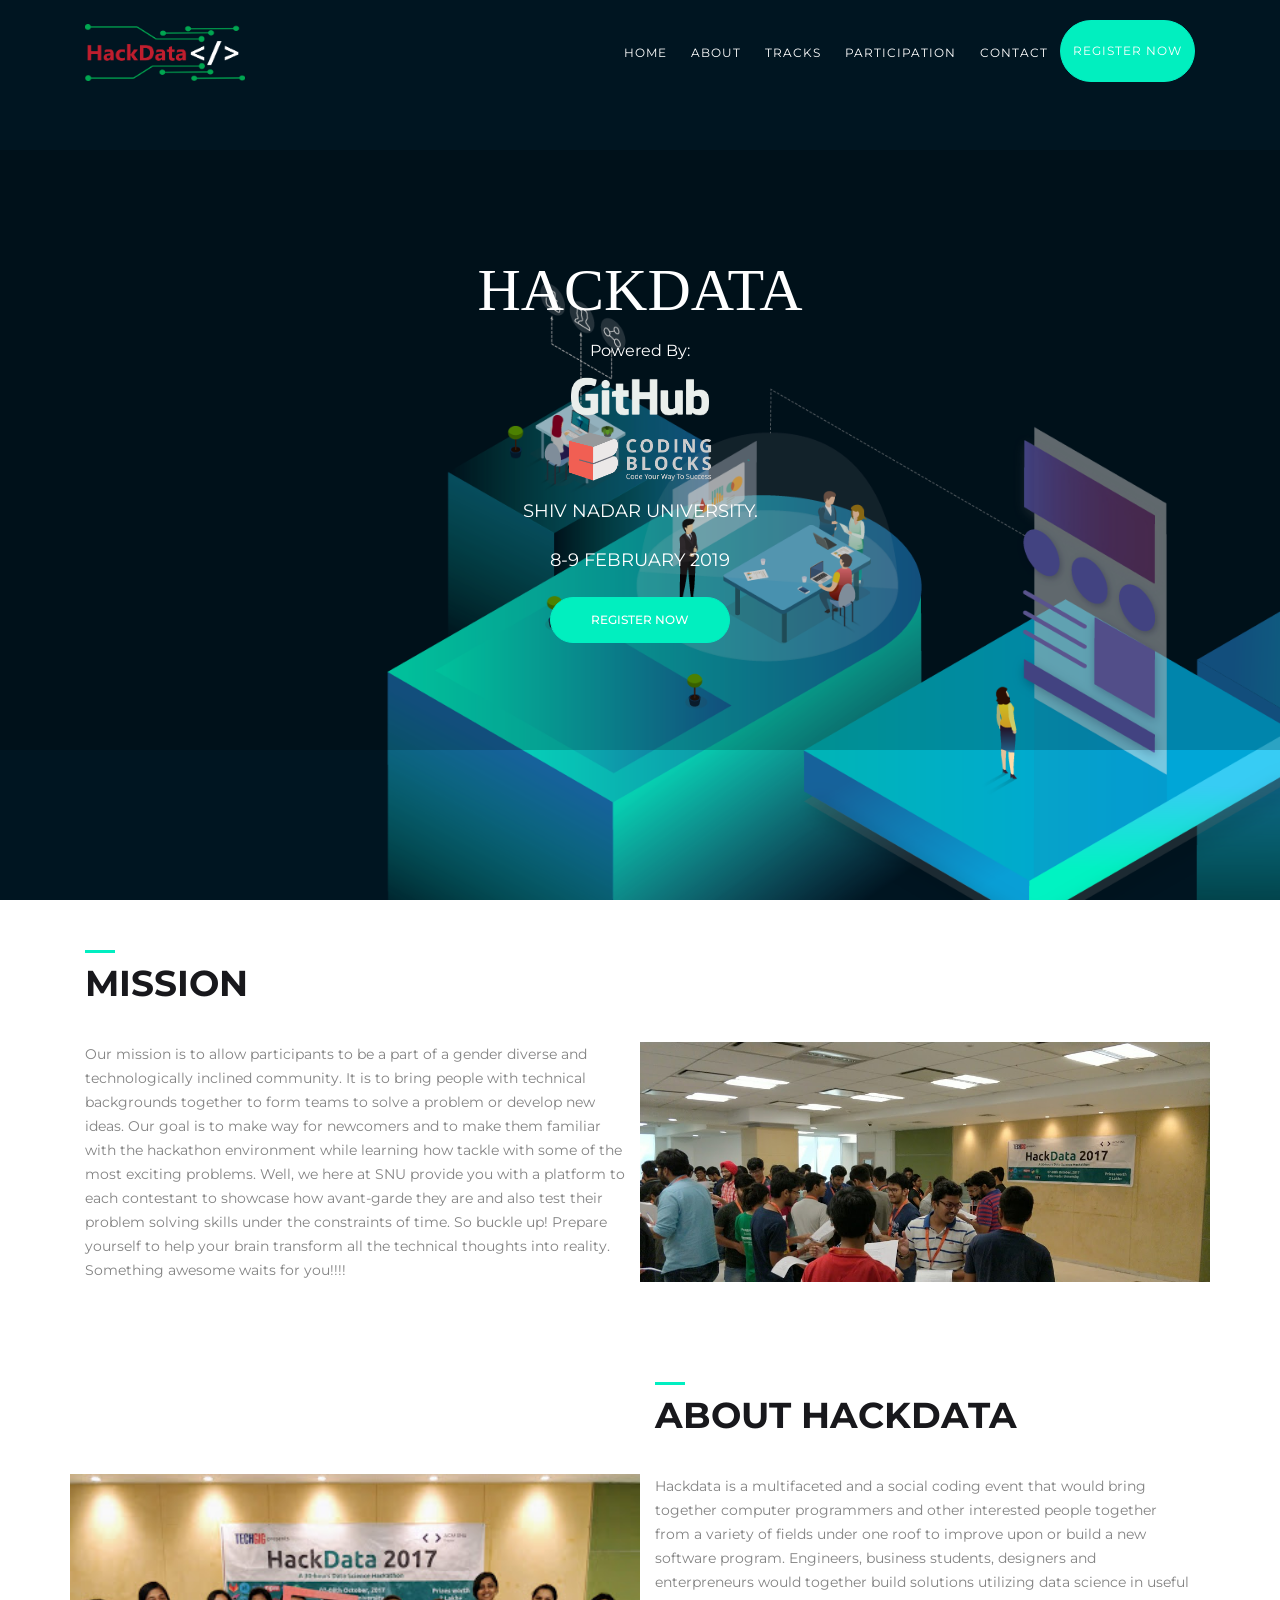
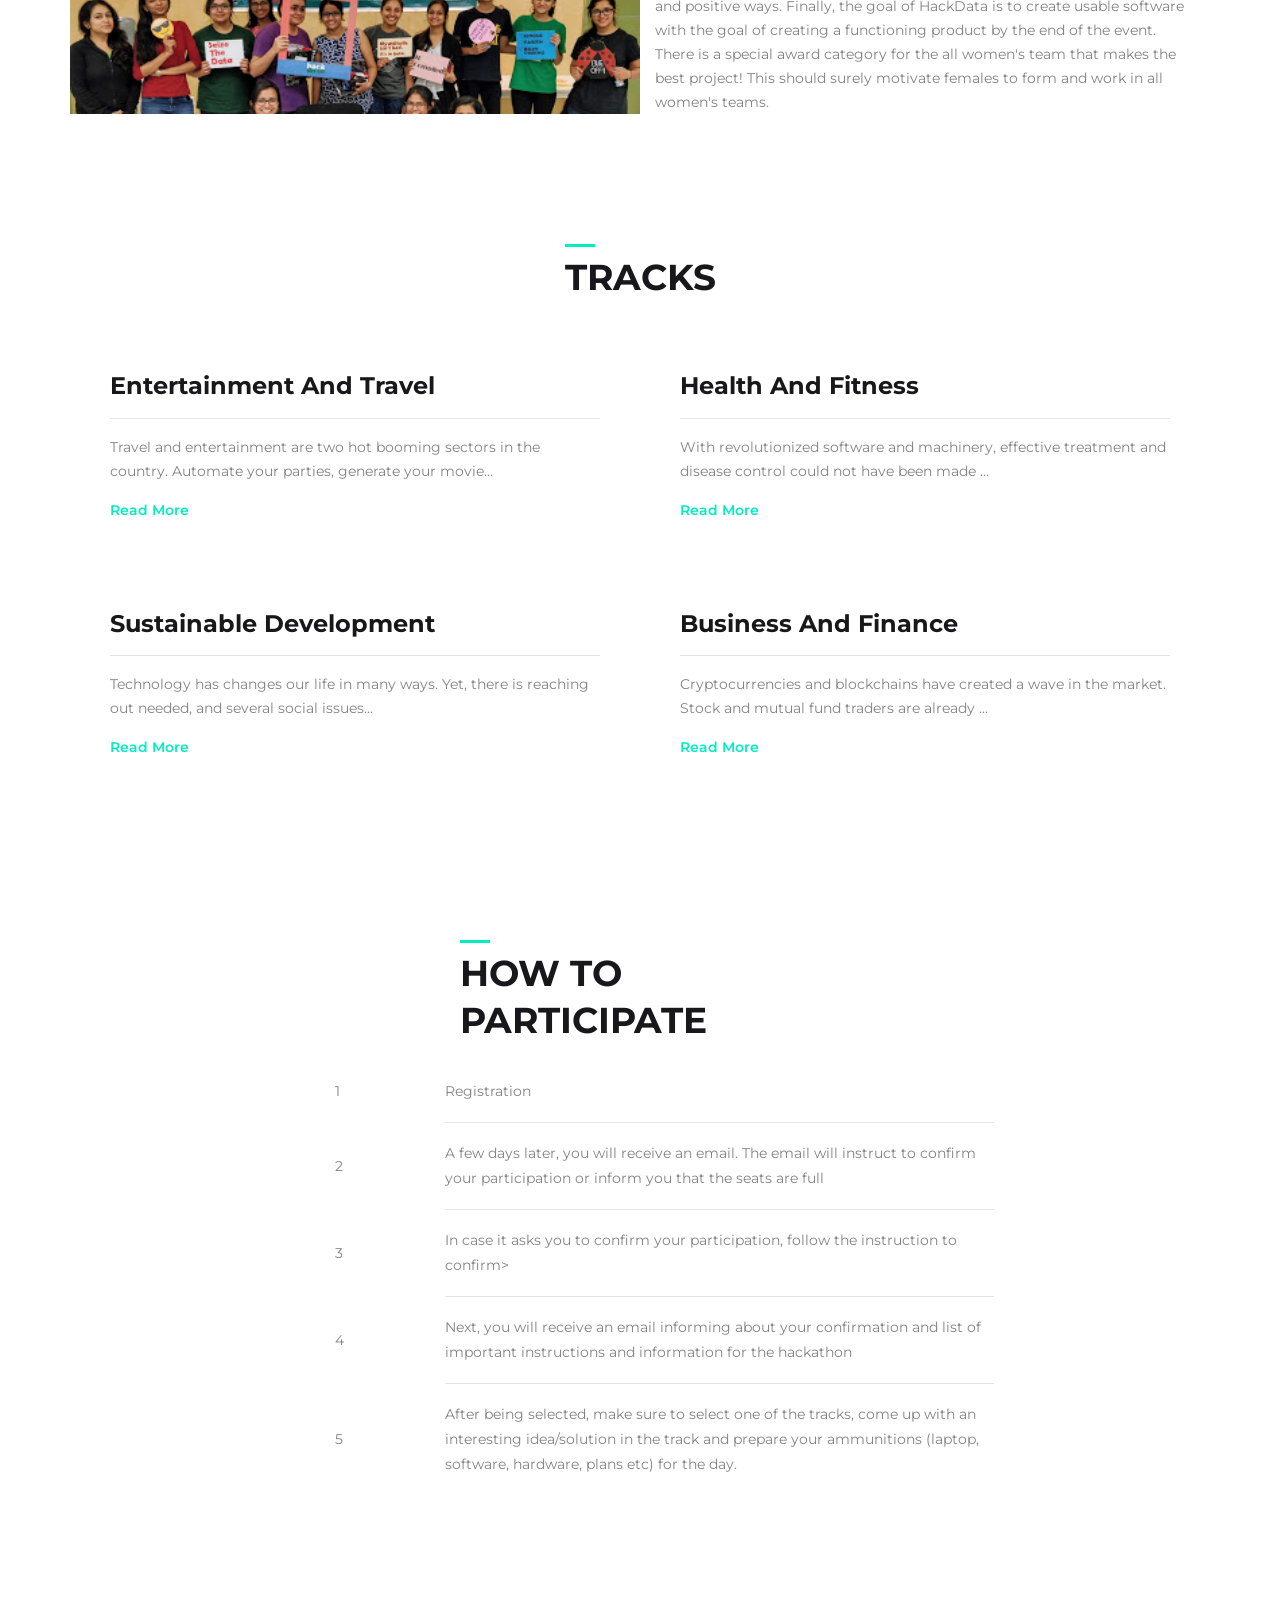
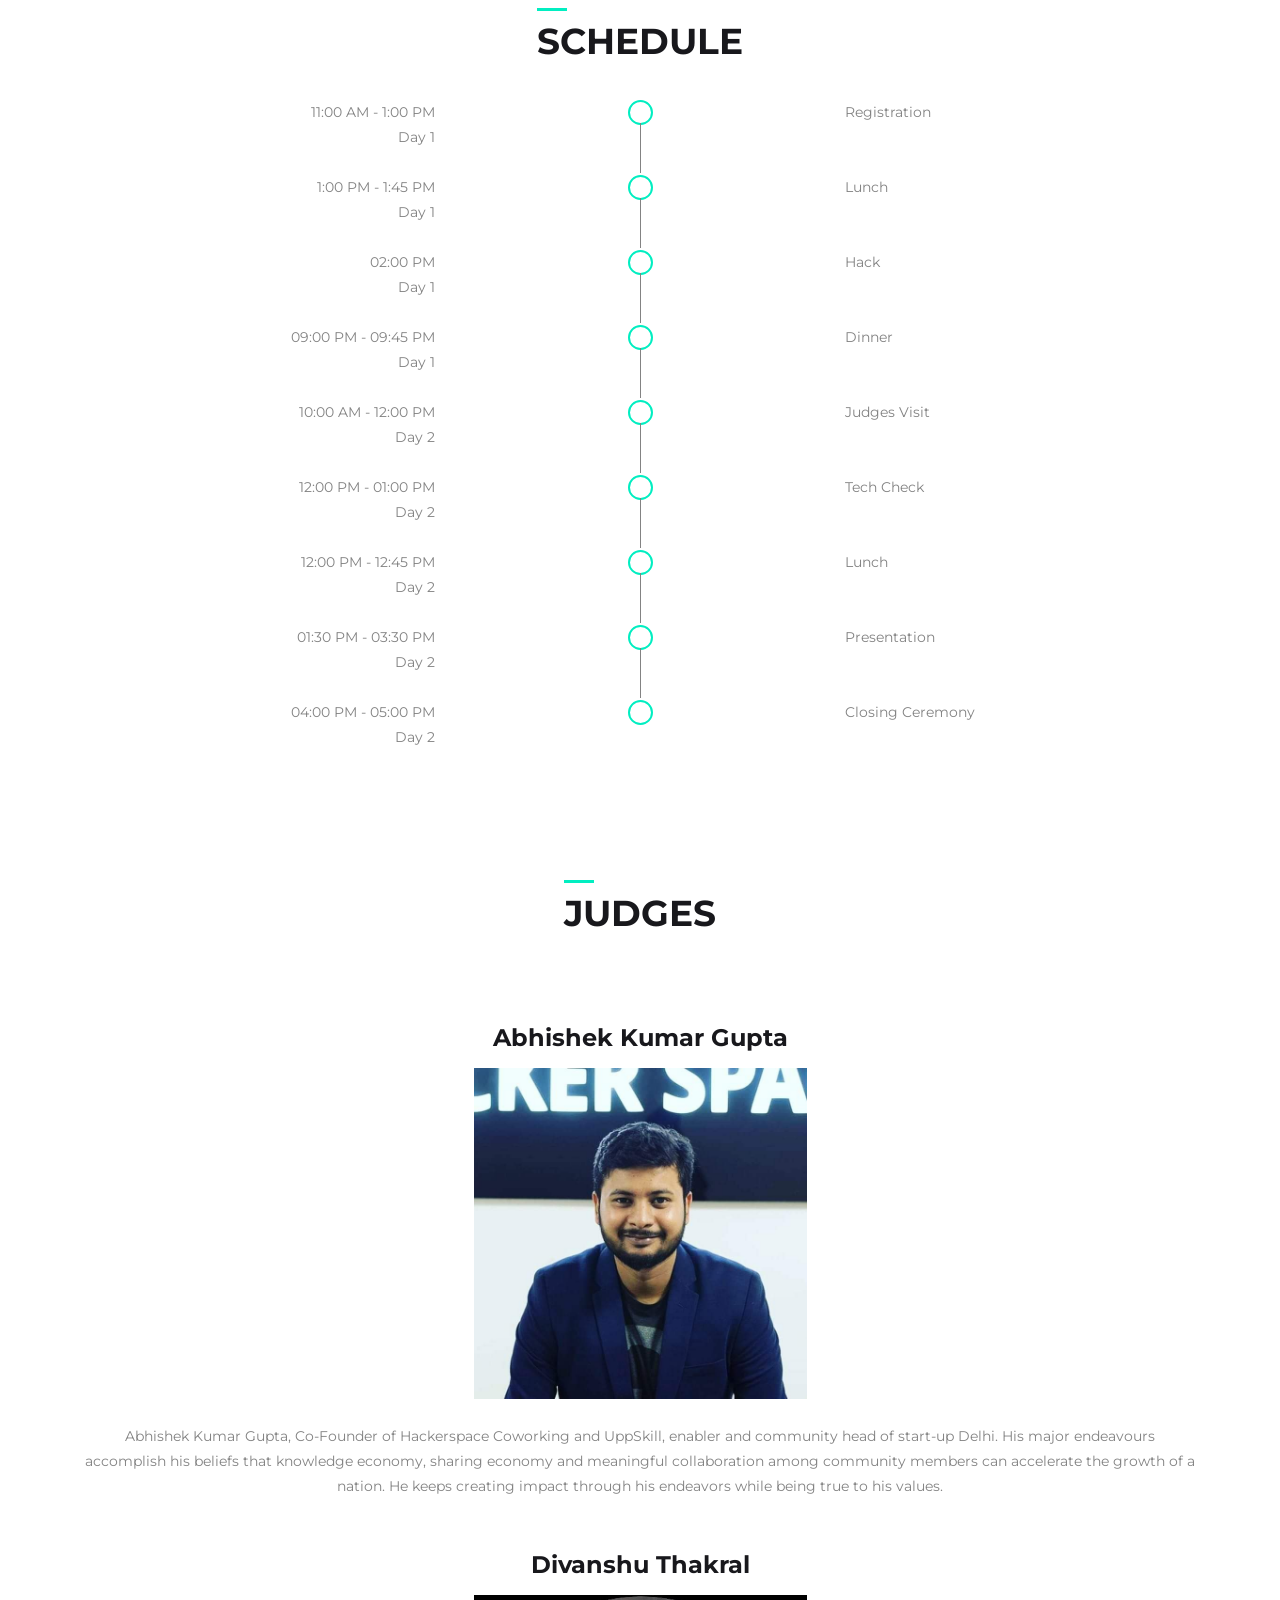
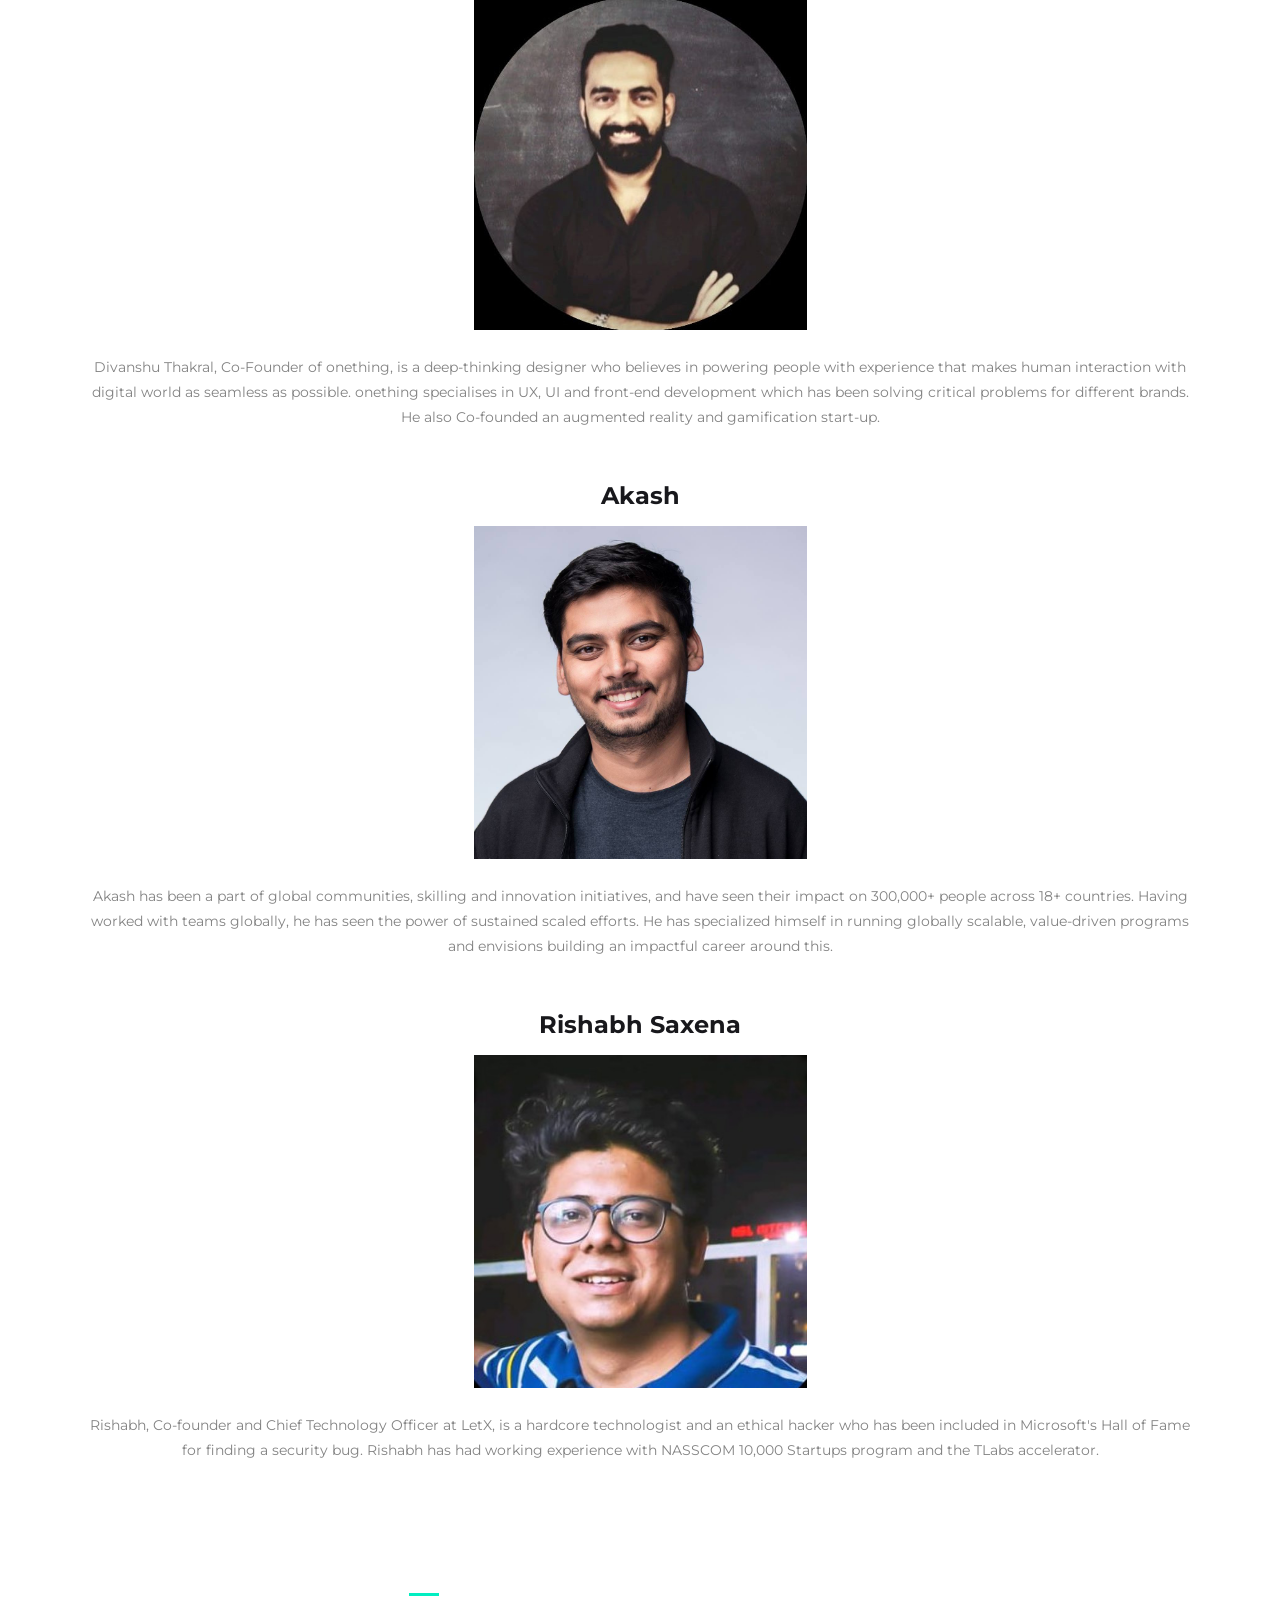
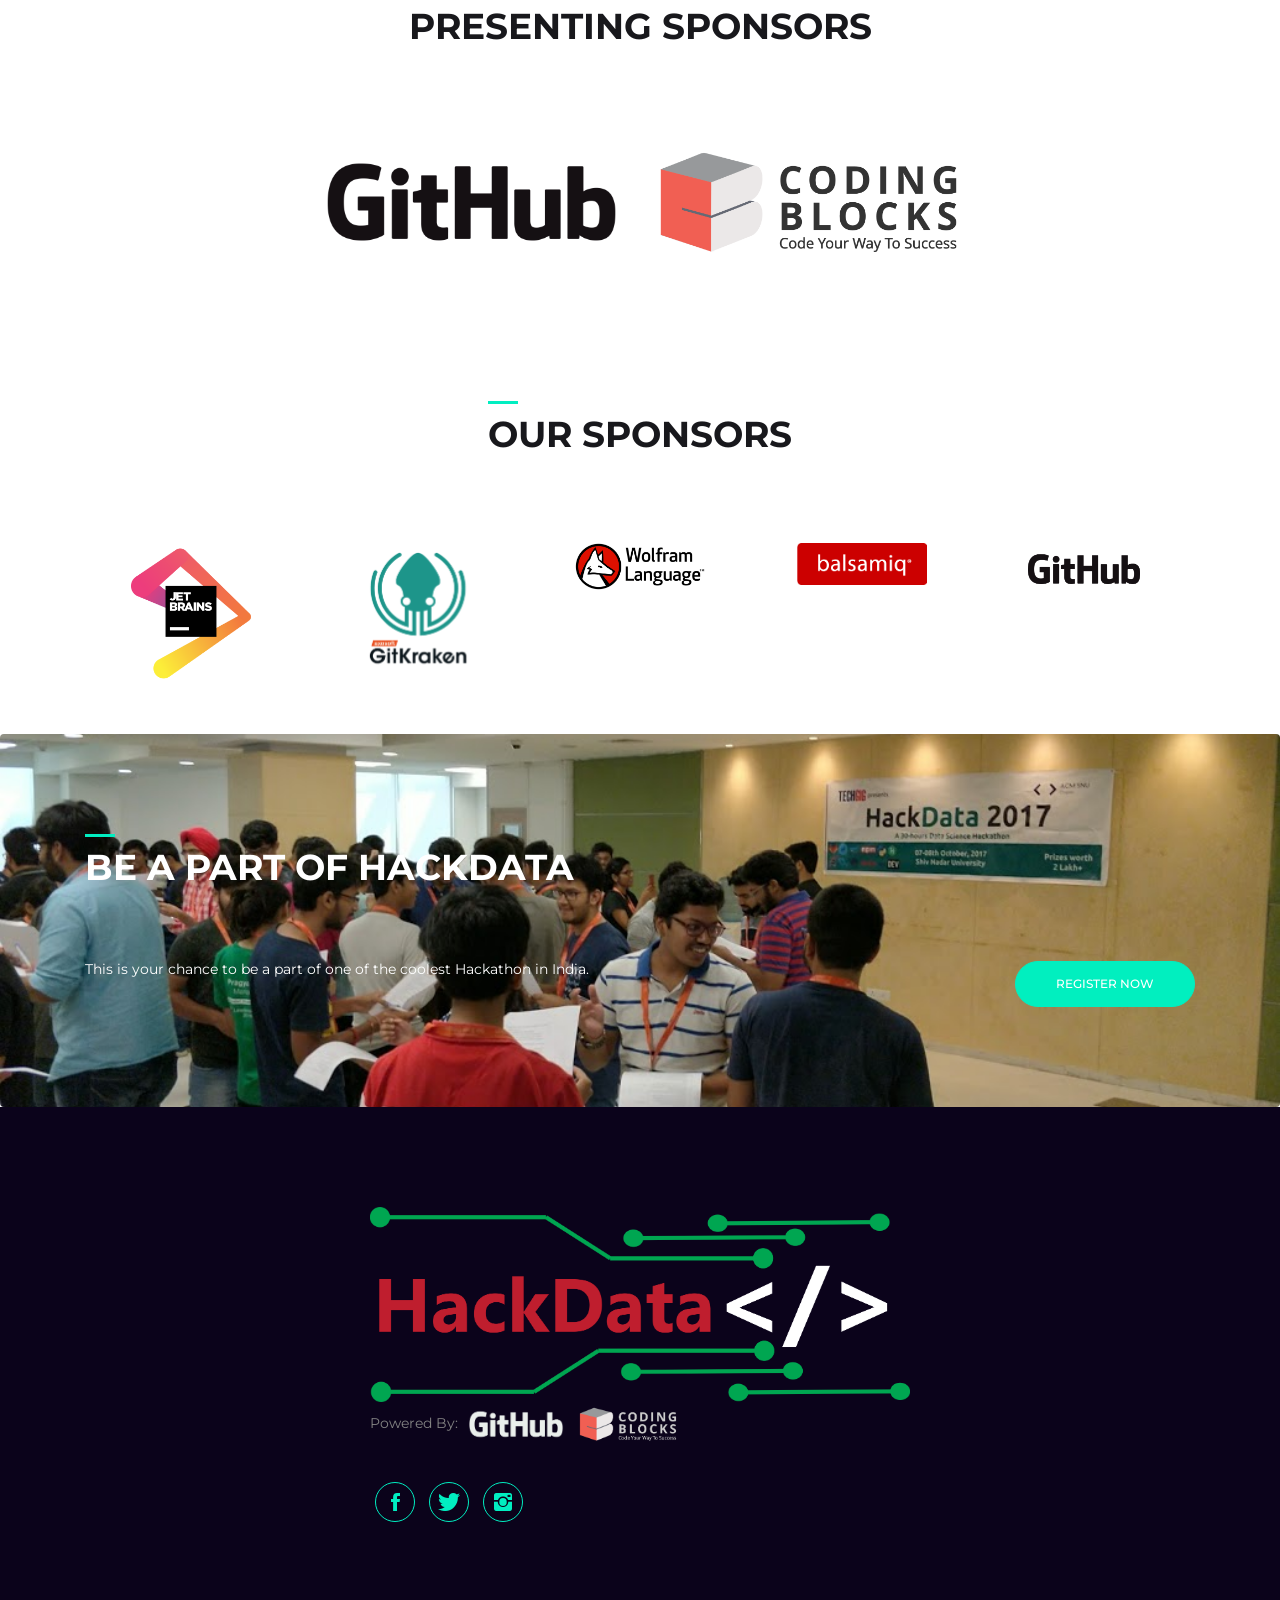
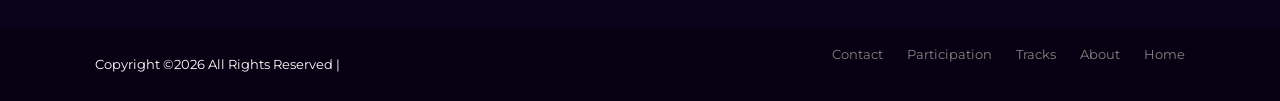
==== commit 2903261f: "added fourth judge." ====
--- a/index.html
+++ b/index.html
@@ -524,7 +524,10 @@
 onething specialises in UX, UI and front-end development which has been solving critical problems for different brands.
 He also Co-founded an augmented reality and gamification start-up.<br><br><br>
         <center><h4 class="title"> Akash </h4></center>
-		<img src="assets/img/judges/akash.jpg" alt="balsamiq" width="30%" height="30%"> <br> <br> Akash has been a part of global communities, skilling and innovation initiatives, and have seen their impact on 300,000+ people across 18+ countries. Having worked with teams globally, he has seen the power of sustained scaled efforts. He has specialized himself in running globally scalable, value-driven programs and envisions building an impactful career around this.
+		<img src="assets/img/judges/akash.jpg" alt="balsamiq" width="30%" height="30%"> <br> <br> Akash has been a part of global communities, skilling and innovation initiatives, and have seen their impact on 300,000+ people across 18+ countries. Having worked with teams globally, he has seen the power of sustained scaled efforts. He has specialized himself in running globally scalable, value-driven programs and envisions building an impactful career around this. <br><br><br>
+
+<center><h4 class="title"> Rishabh Saxena </h4></center>
+		<img src="assets/img/judges/rishabh.jpeg" alt="balsamiq" width="30%" height="30%"> <br> <br> Rishabh, Co-founder and Chief Technology Officer at LetX, is a hardcore technologist and an ethical hacker who has been included in Microsoft's Hall of Fame for finding a security bug. Rishabh has had working experience with NASSCOM 10,000 Startups program and the TLabs accelerator. 
         
  </center>
 			<!-- </div> -->
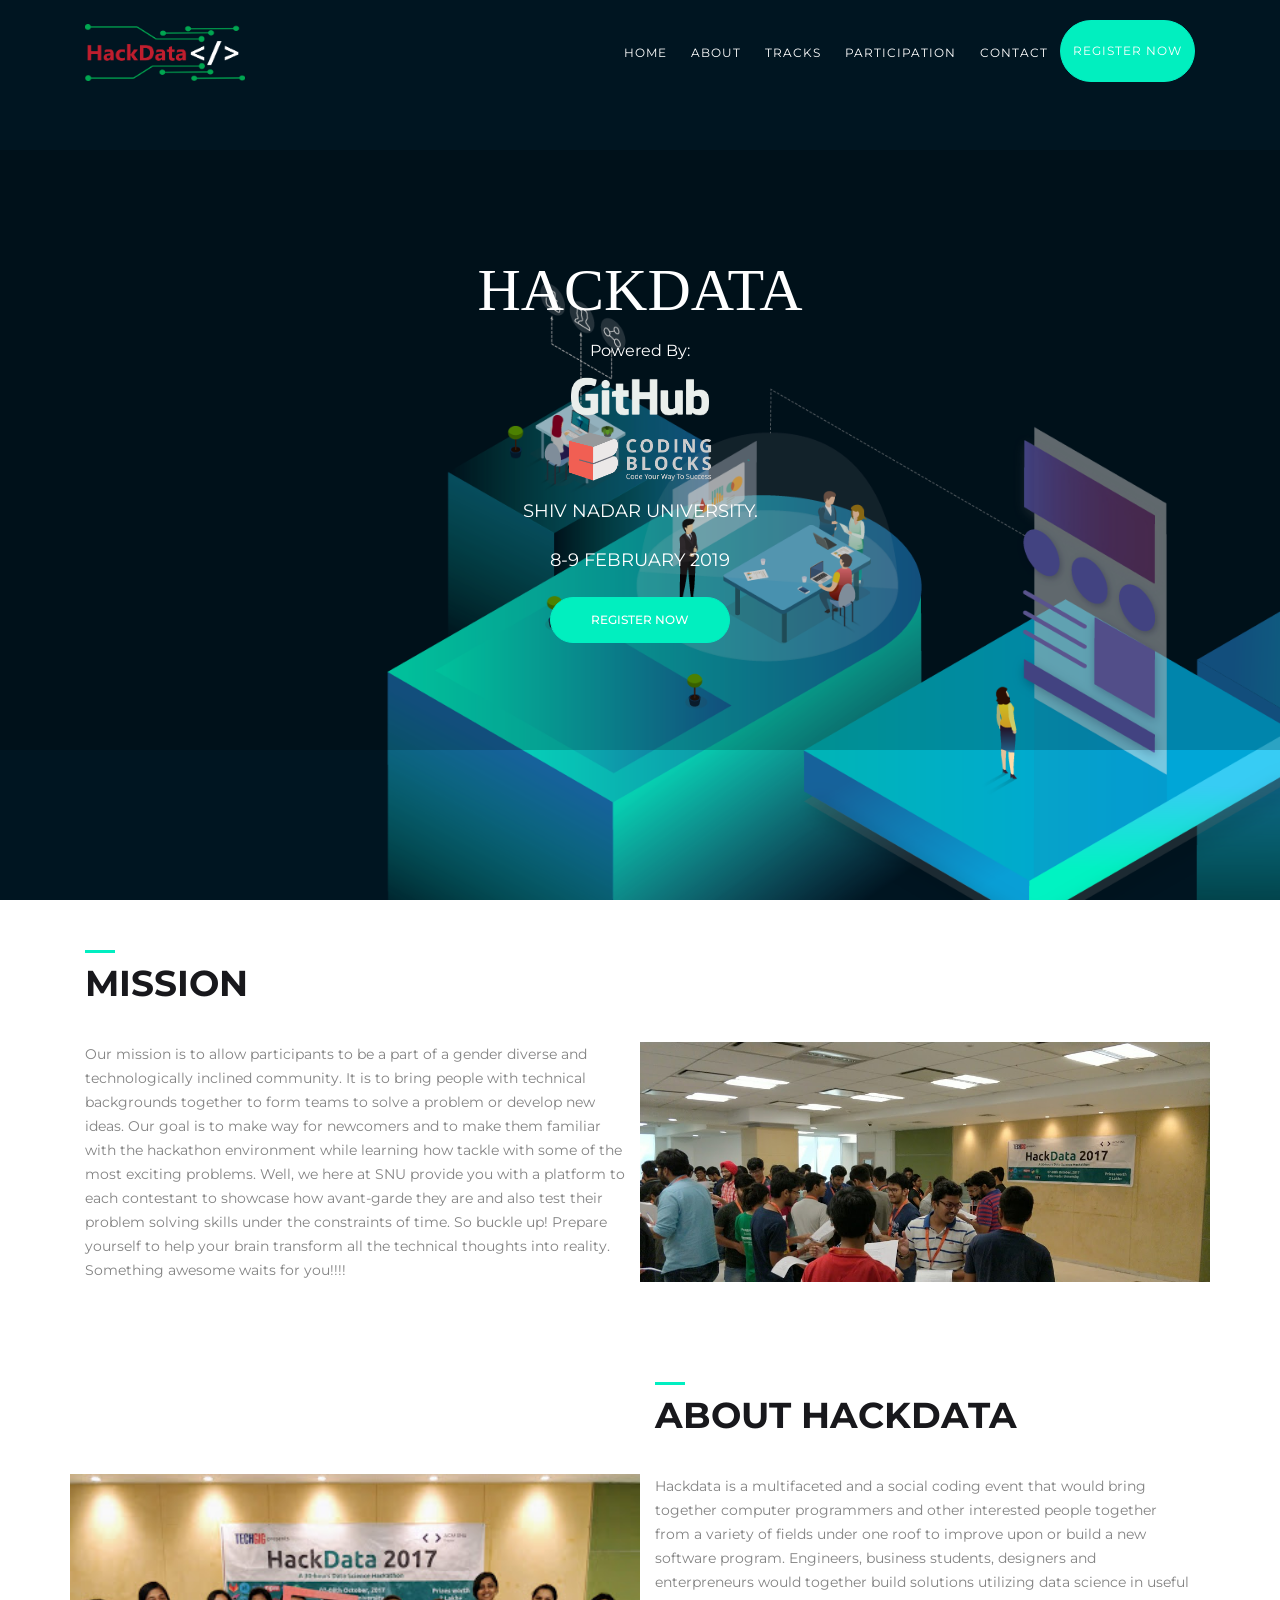
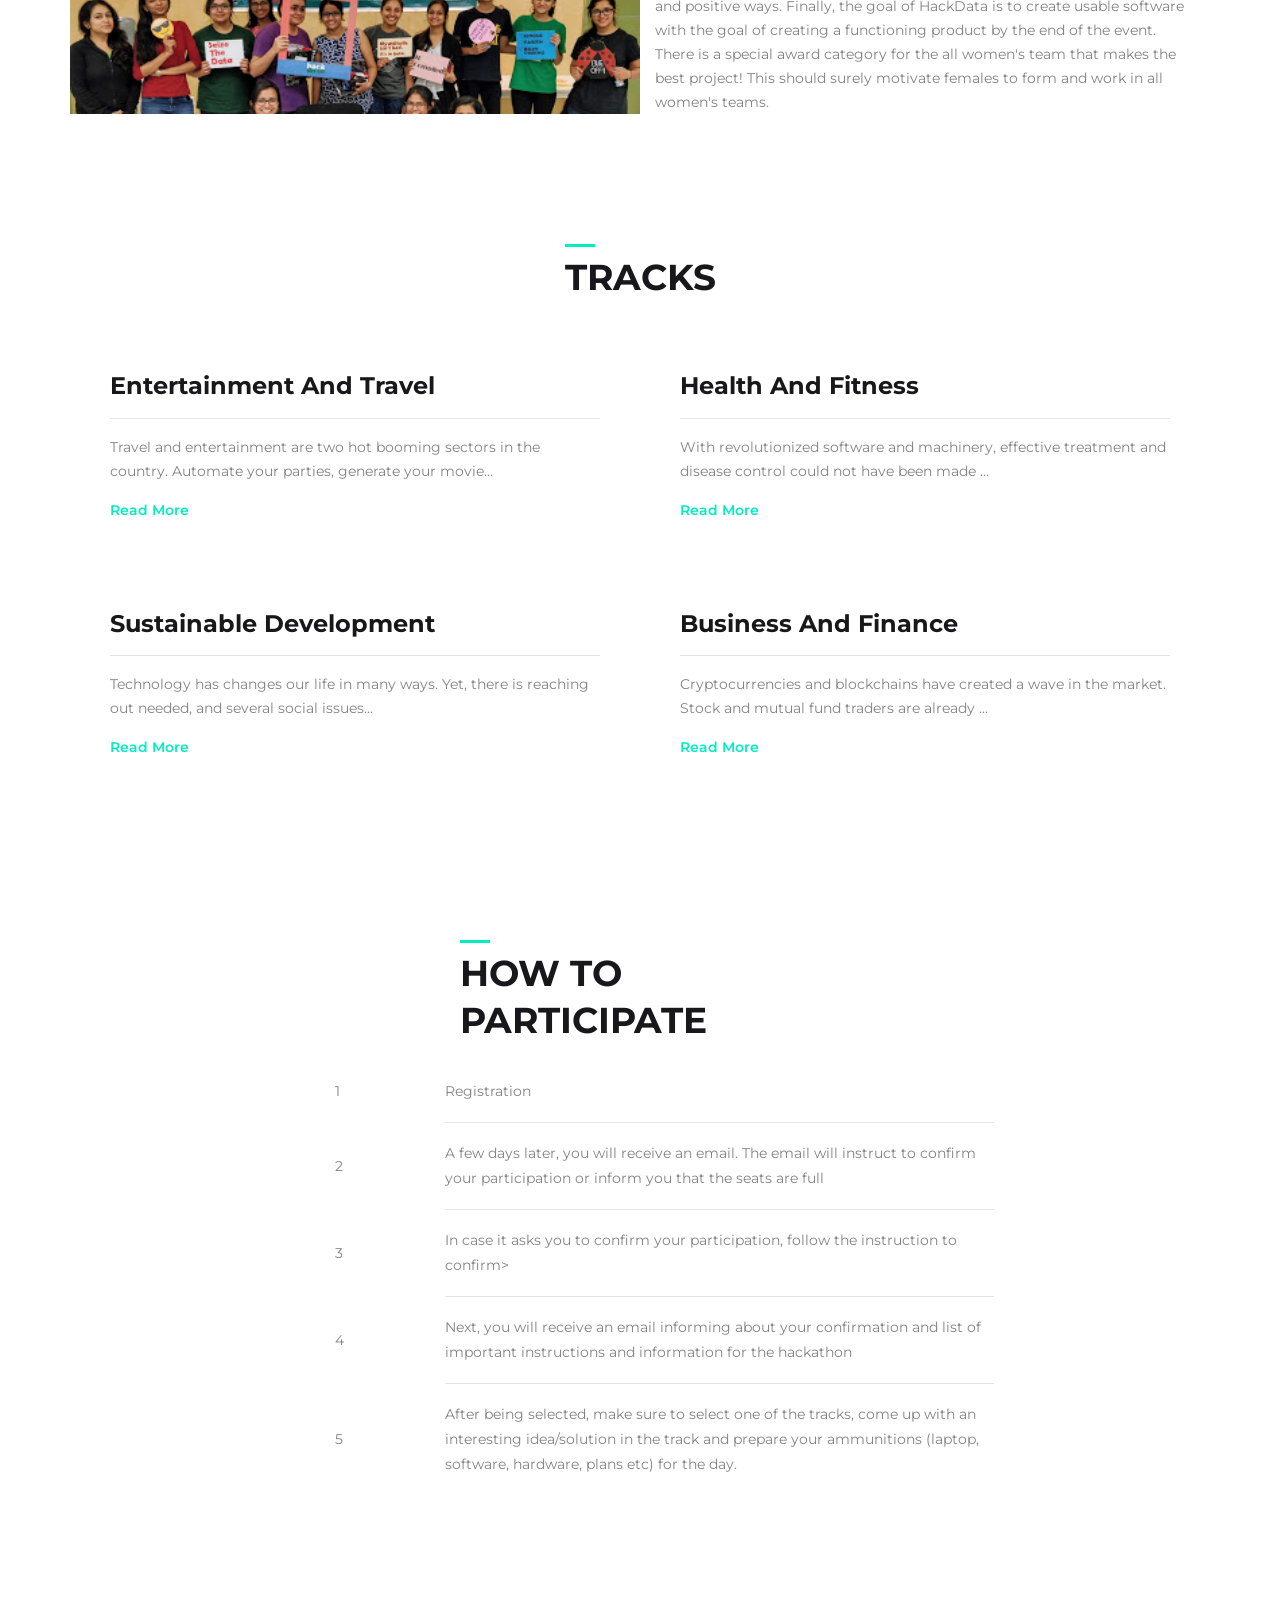
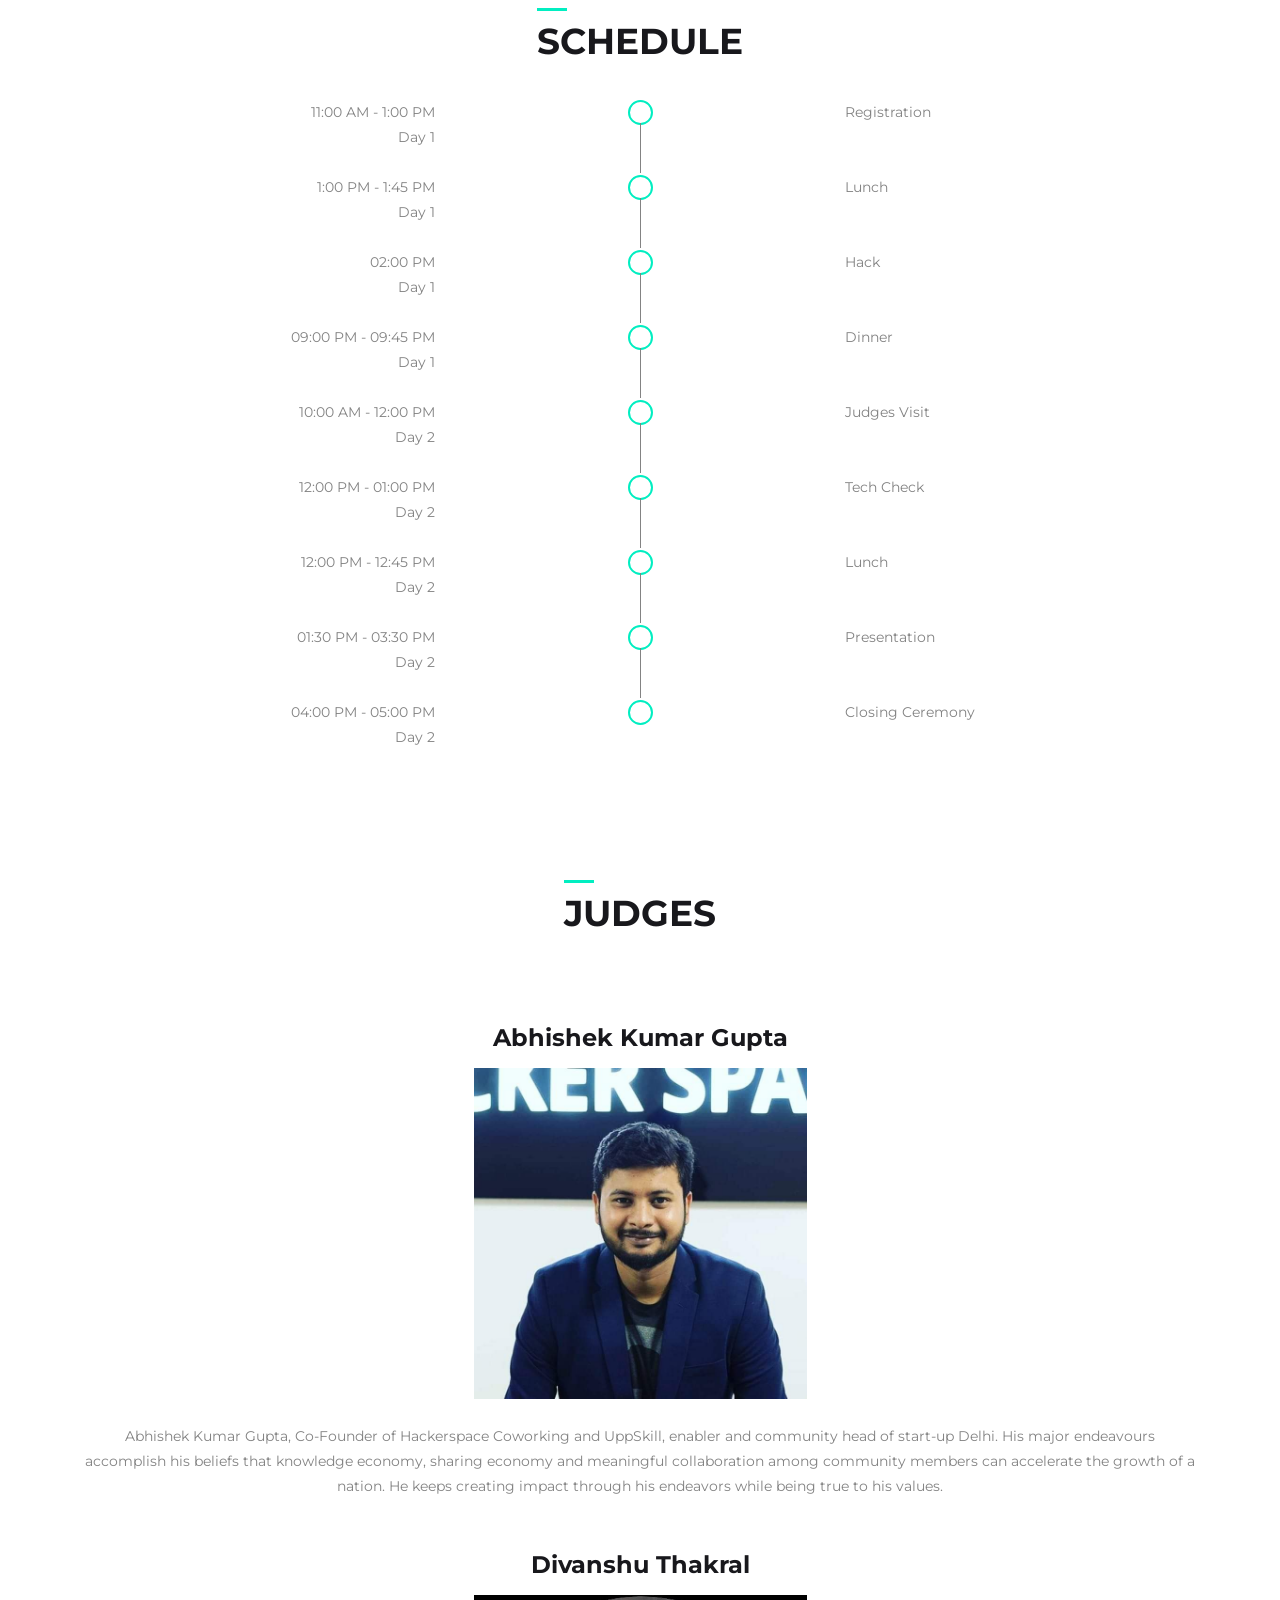
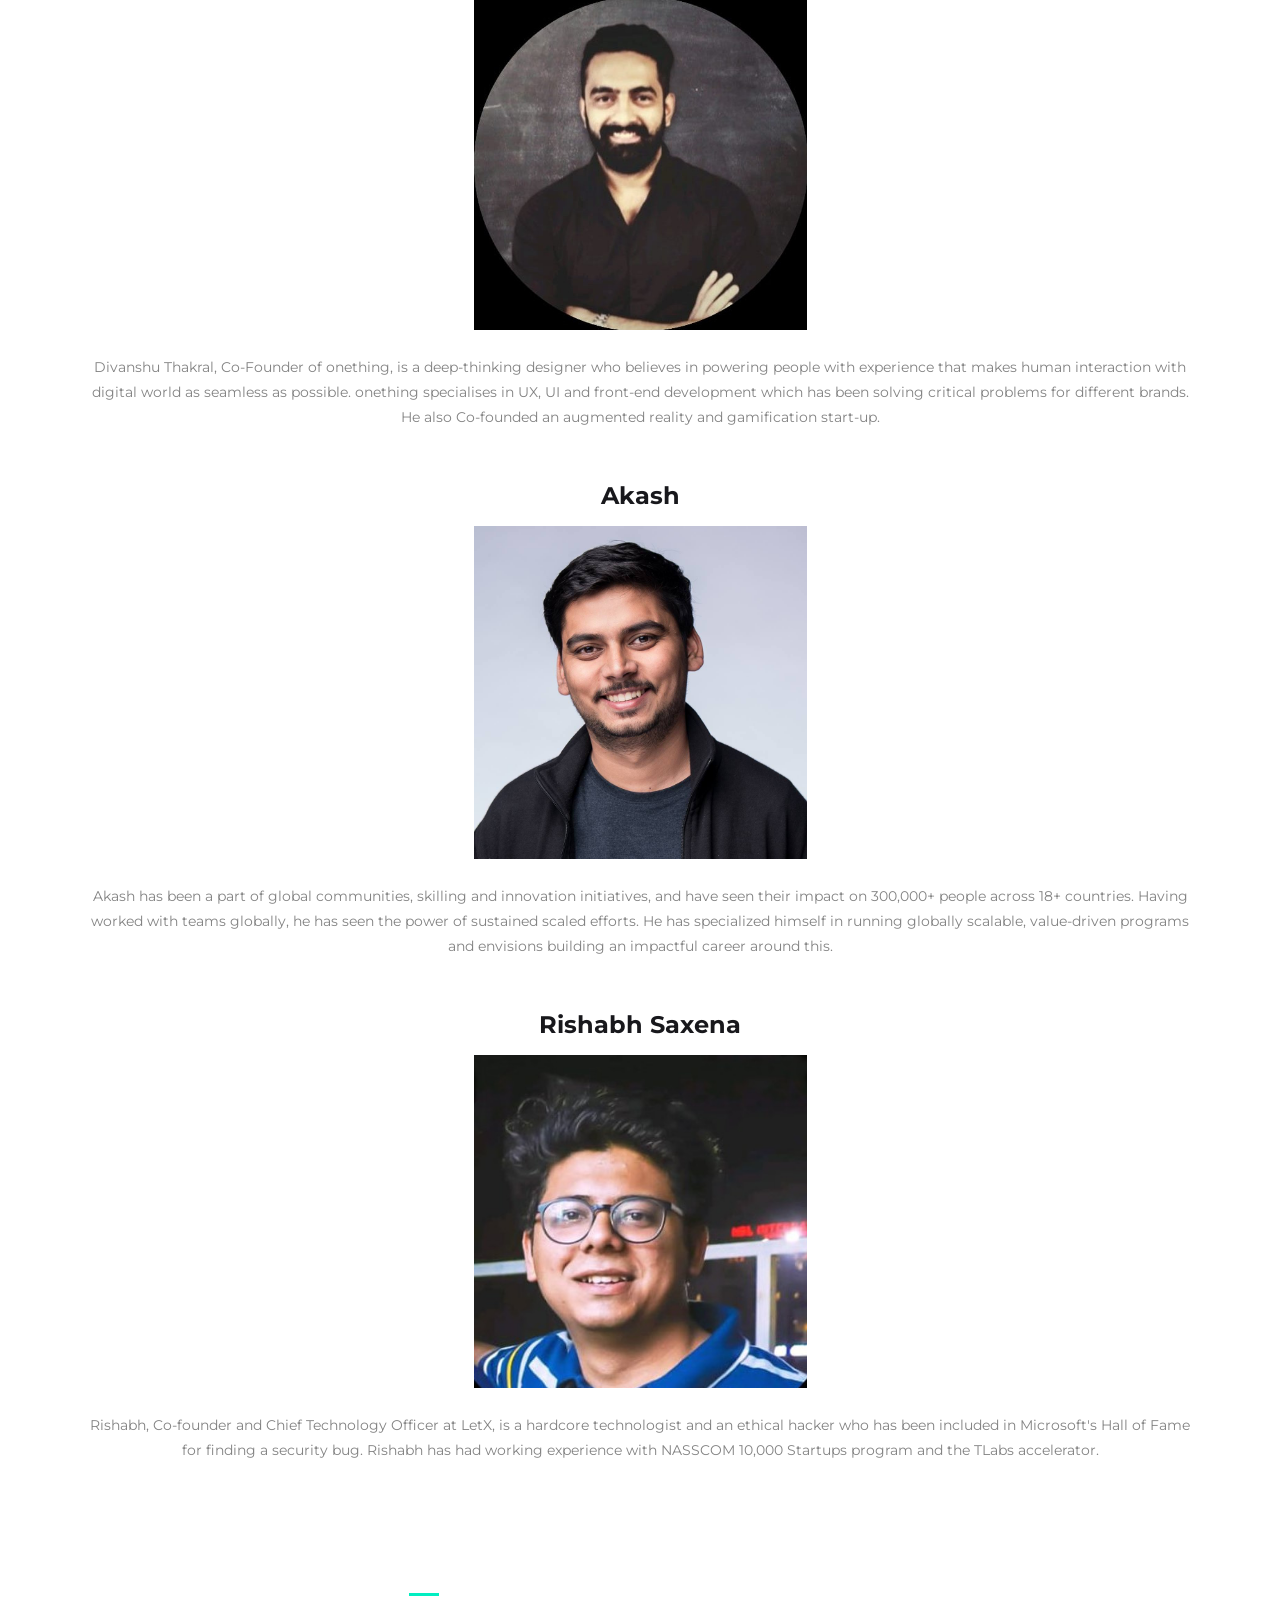
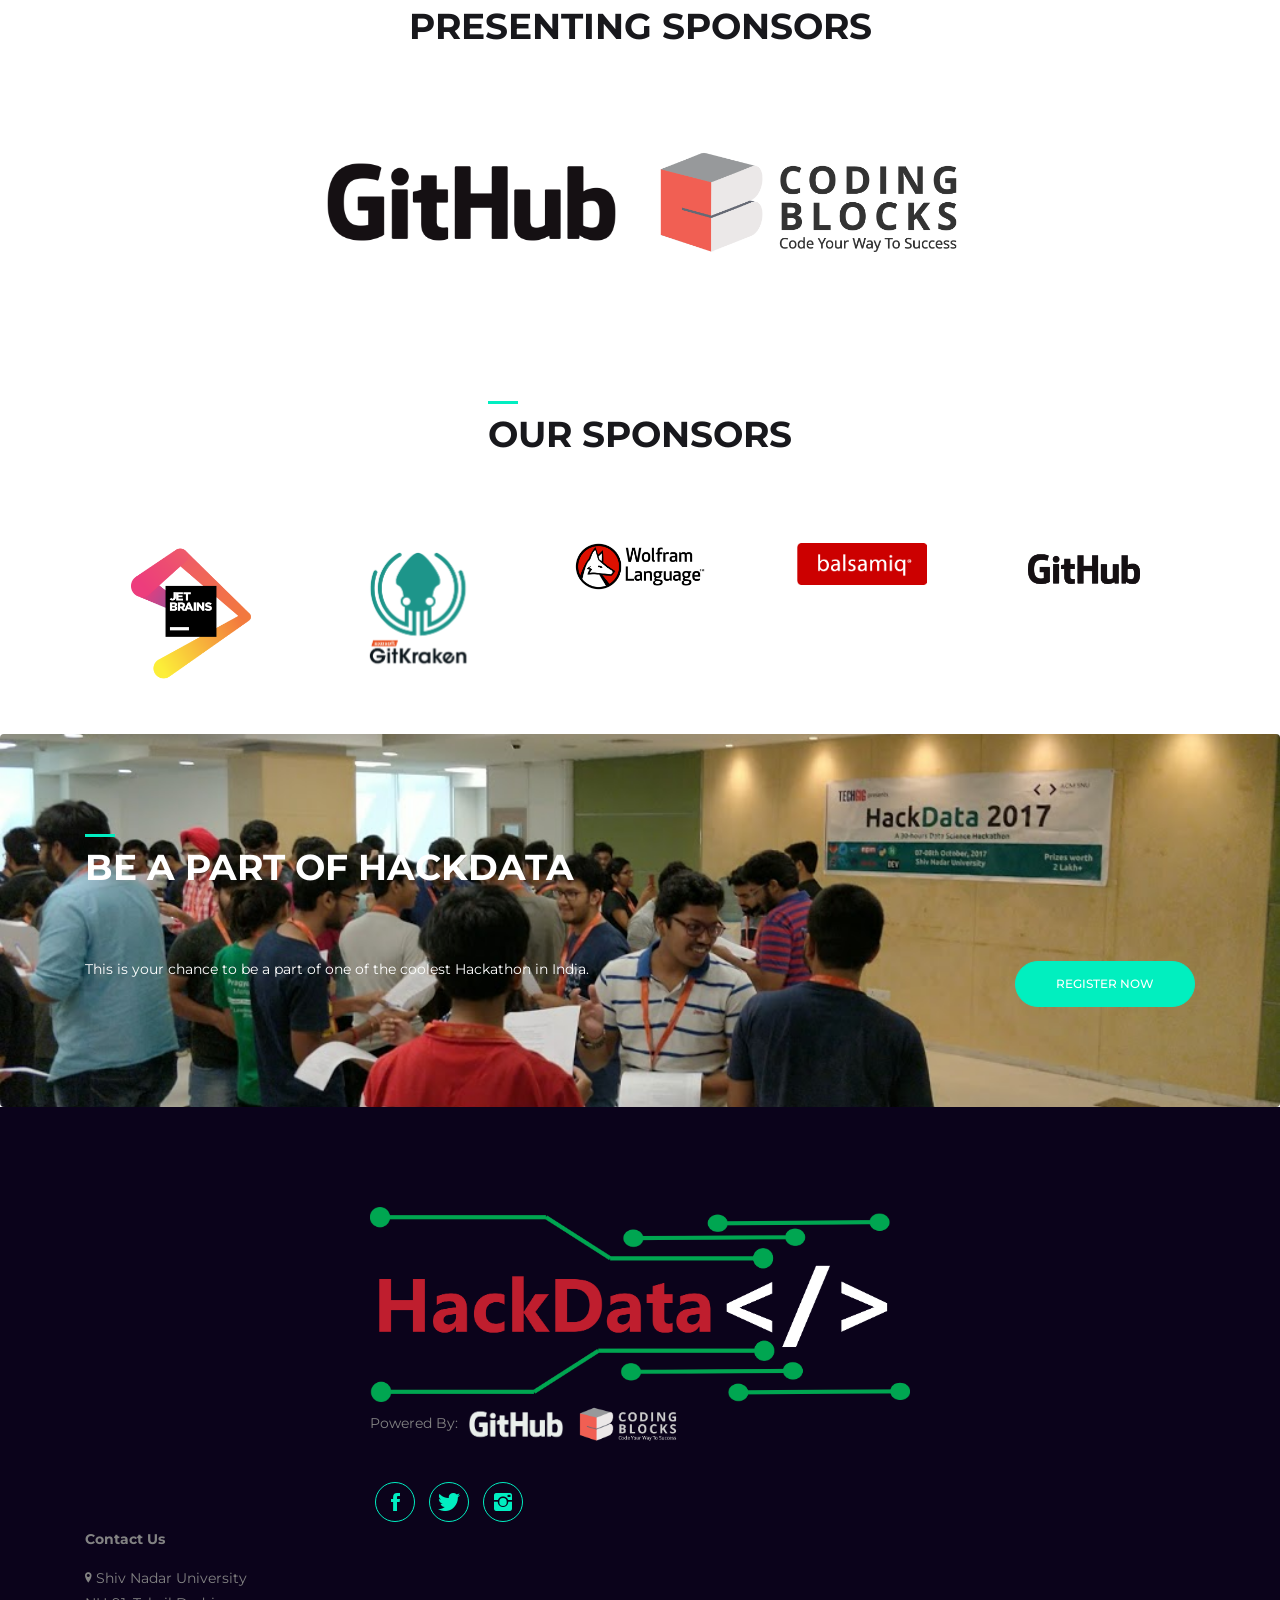
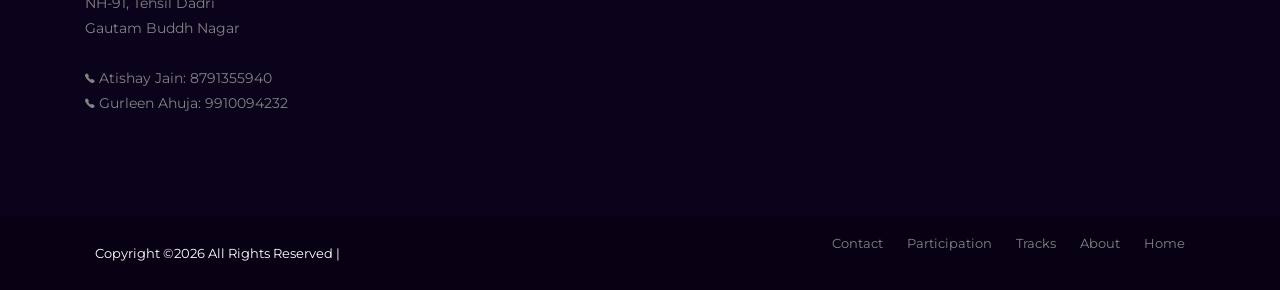
==== commit 950019d8: "added contact us!" ====
--- a/index.html
+++ b/index.html
@@ -696,6 +696,28 @@
 				</div>
 			</div> -->
 		</div>
+        <div class="contact_info">
+                    <p>
+                        <strong>Contact Us</strong>
+                    </p>
+                    <i class="ion-location footer_social li a"></i>
+                            <span>
+                                        Shiv Nadar University<br/>
+                                        NH-91, Tehsil Dadri<br>
+                                        Gautam Buddh Nagar <br><br>
+                            </span>
+                    <i class="ion-ios-telephone"></i>
+                            <span>
+                                       Atishay Jain: 8791355940 <br>
+                            </span>
+                            
+                    <i class="ion-ios-telephone"></i>
+                            <span>
+                                       Gurleen Ahuja: 9910094232 <br>
+                            </span>
+
+
+                </div>
 	</div>
 </section>
 </footer>
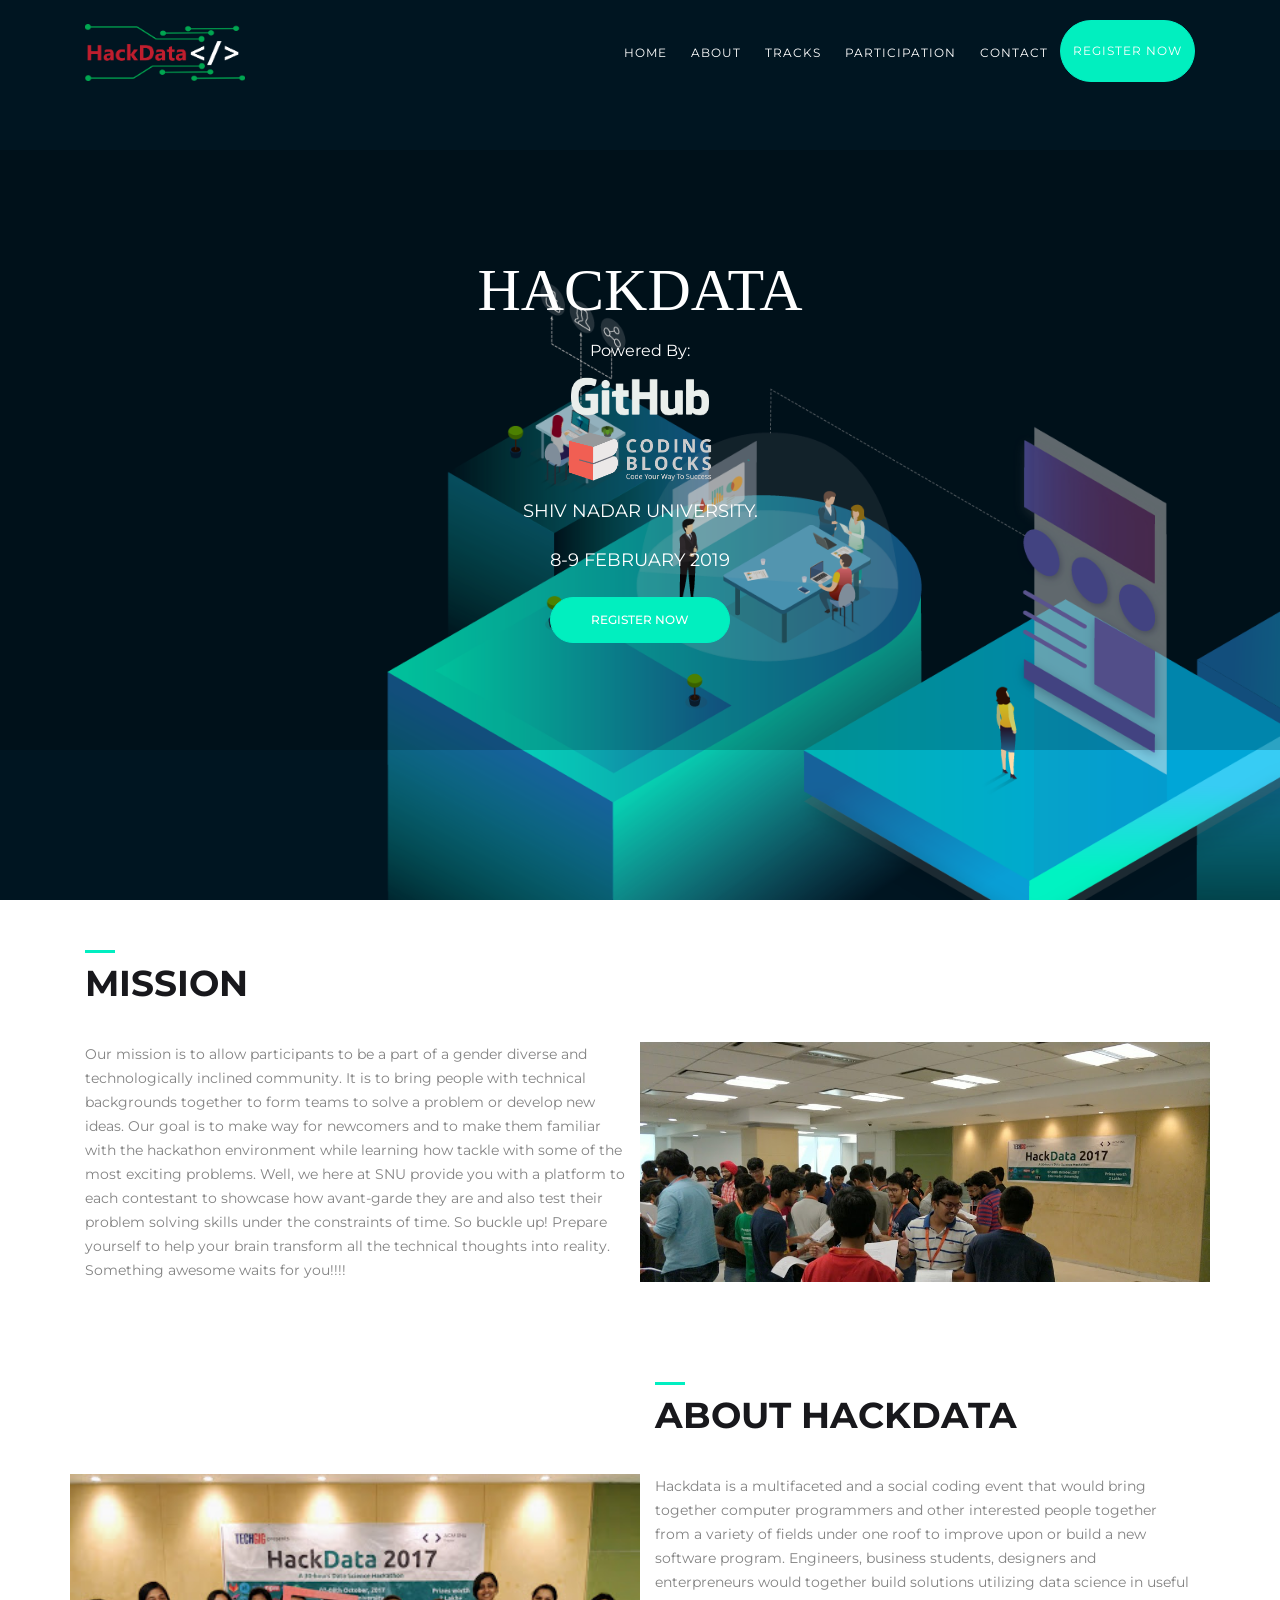
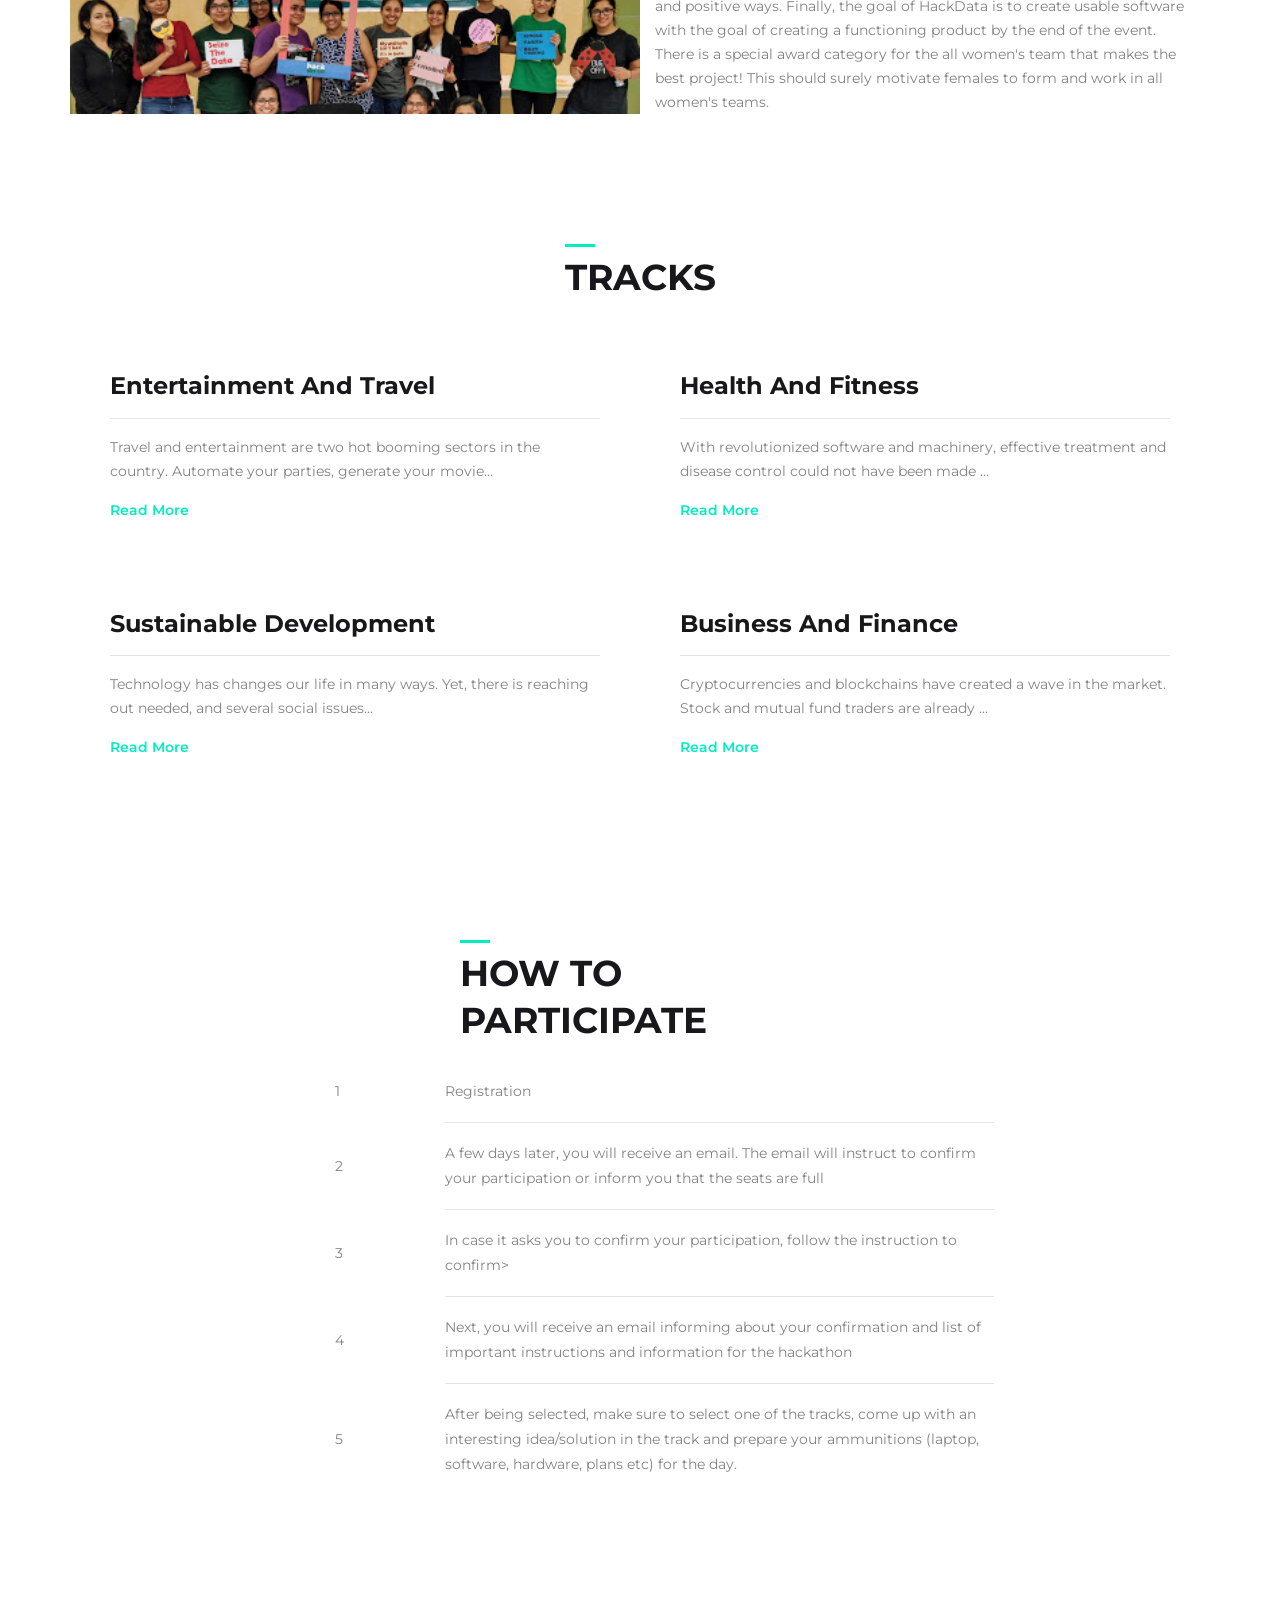
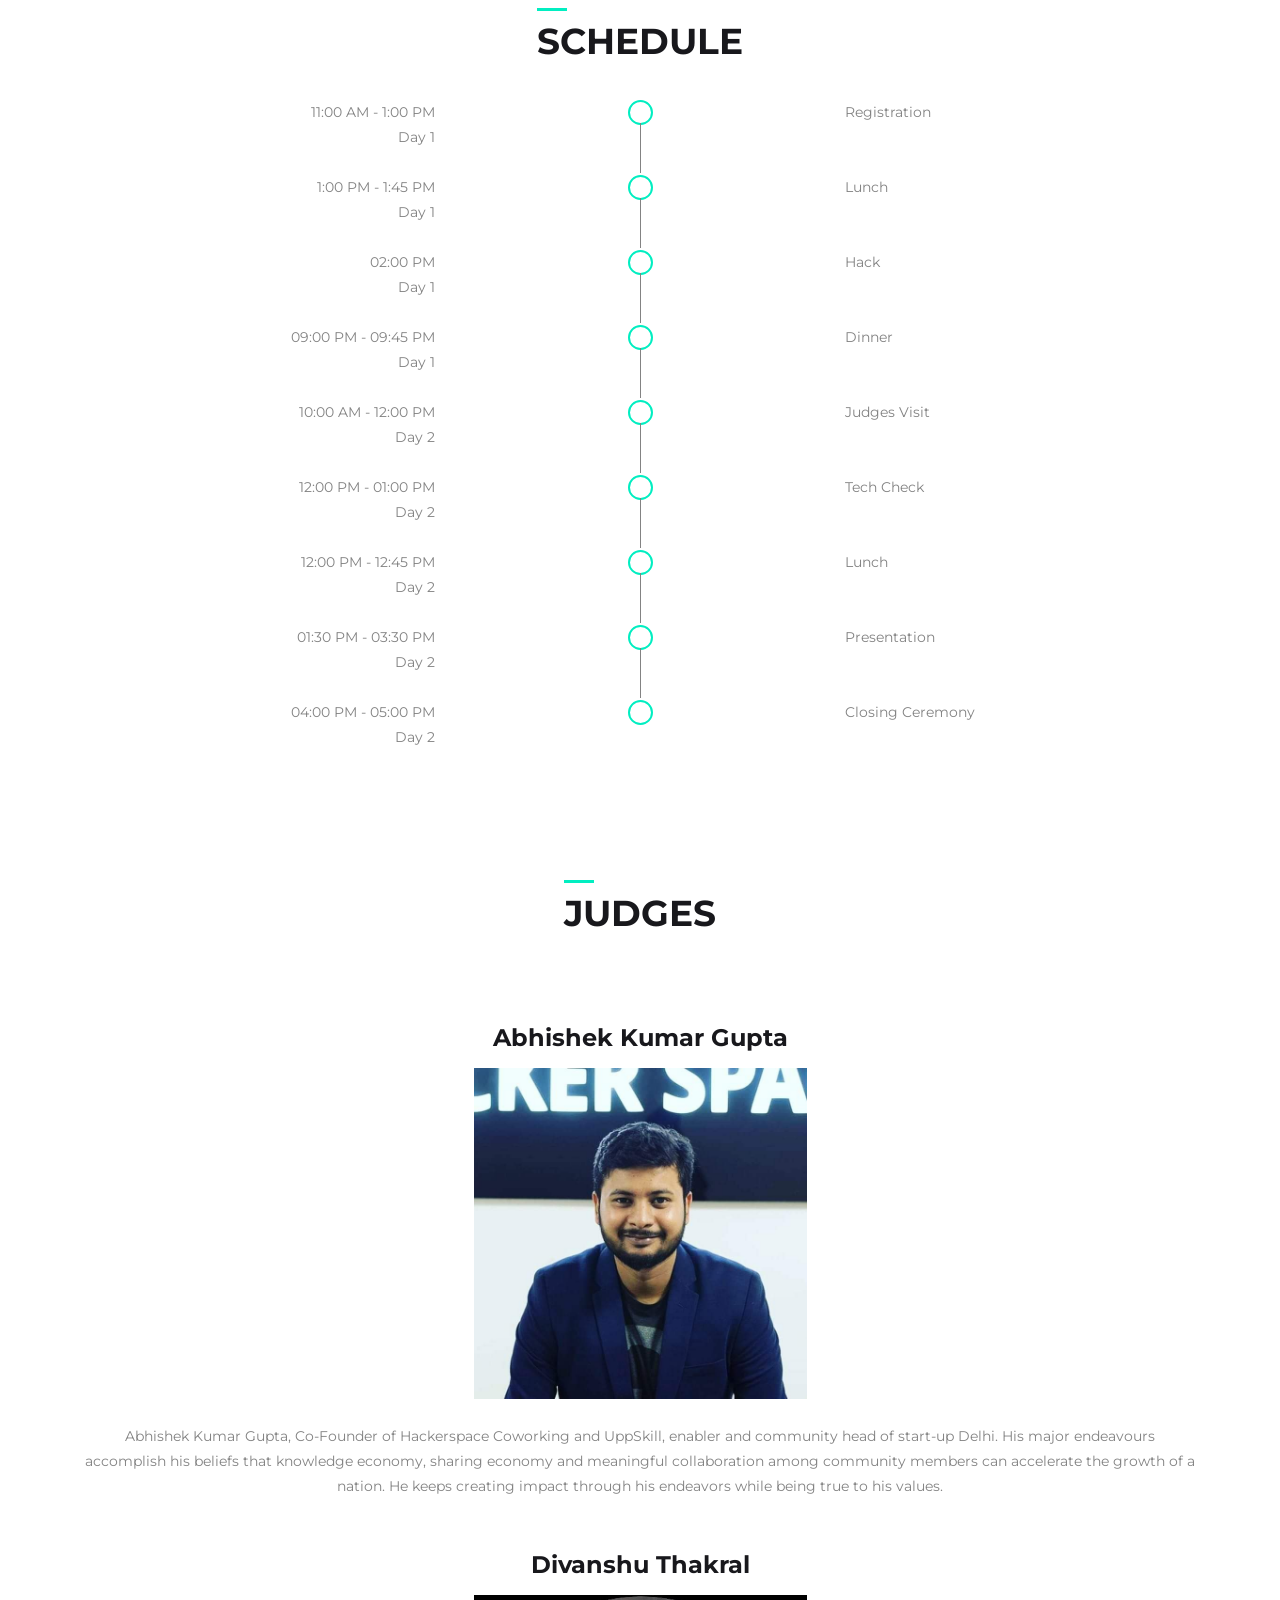
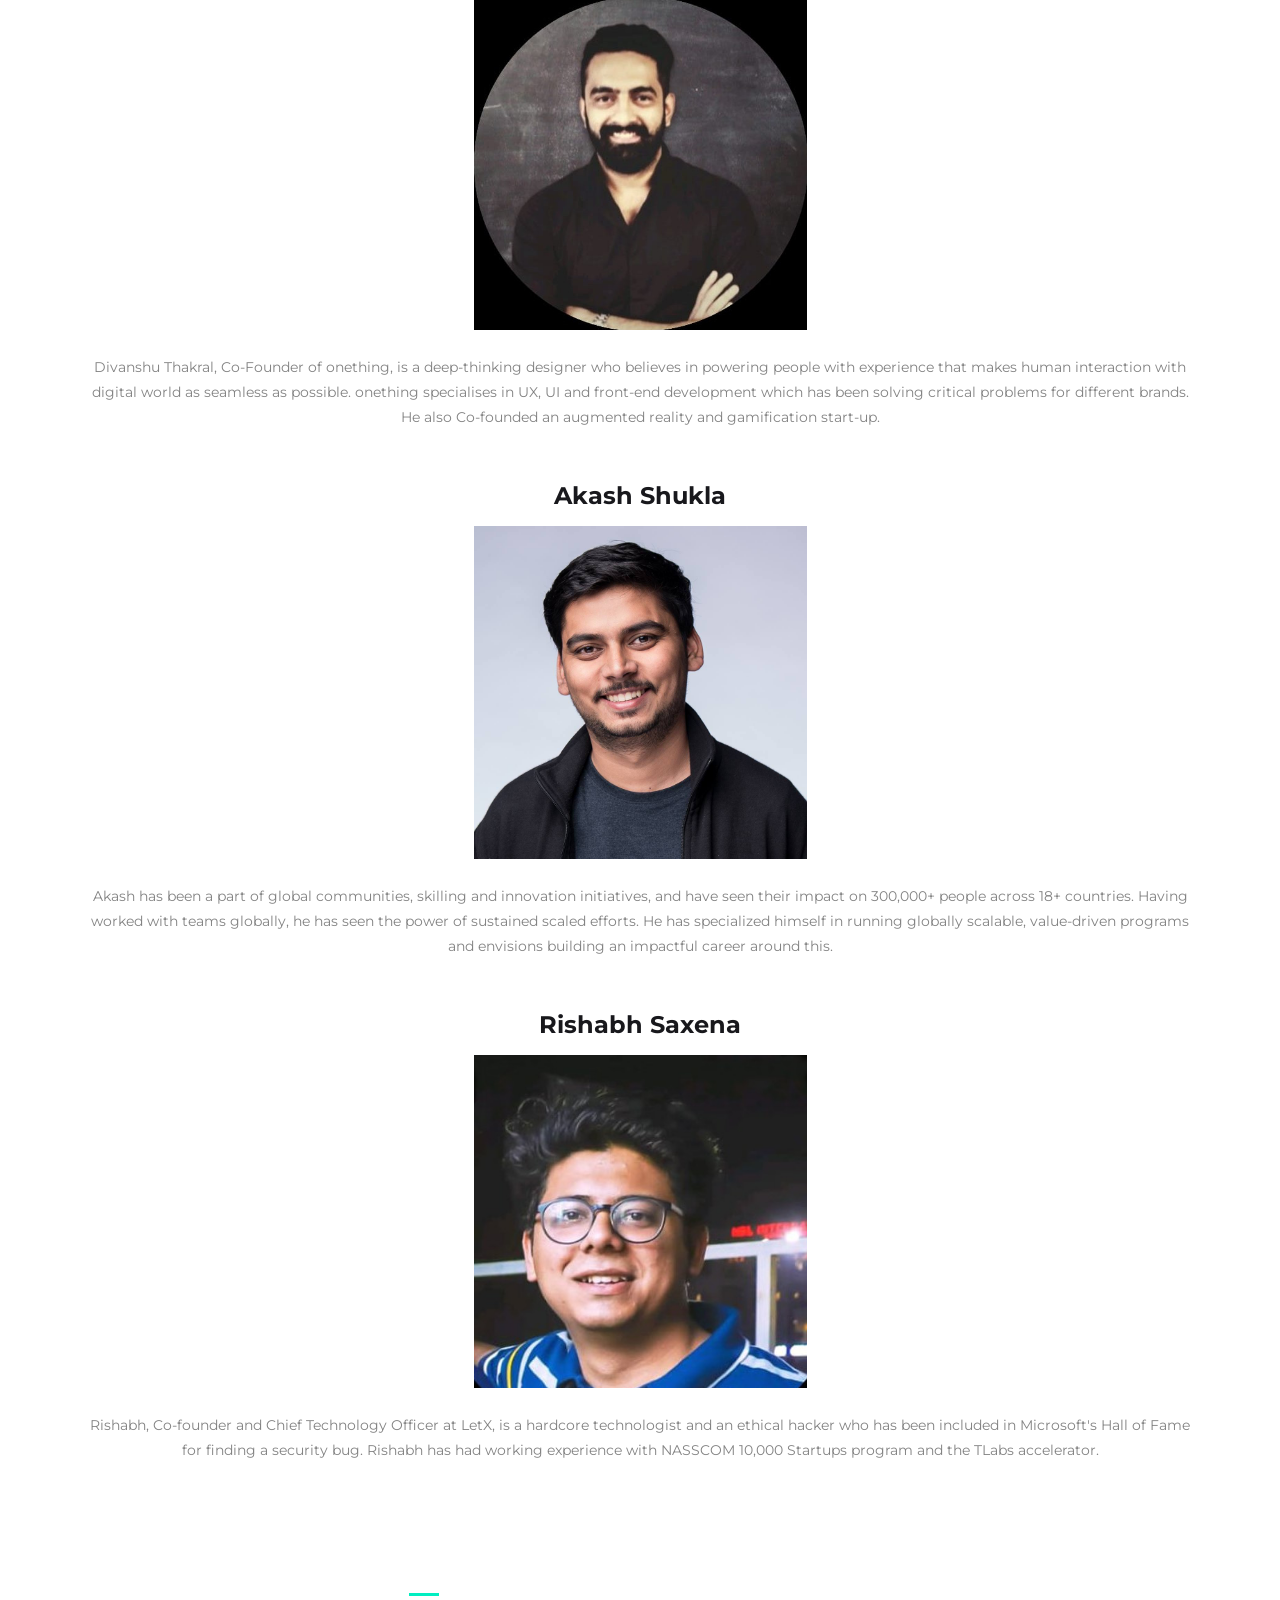
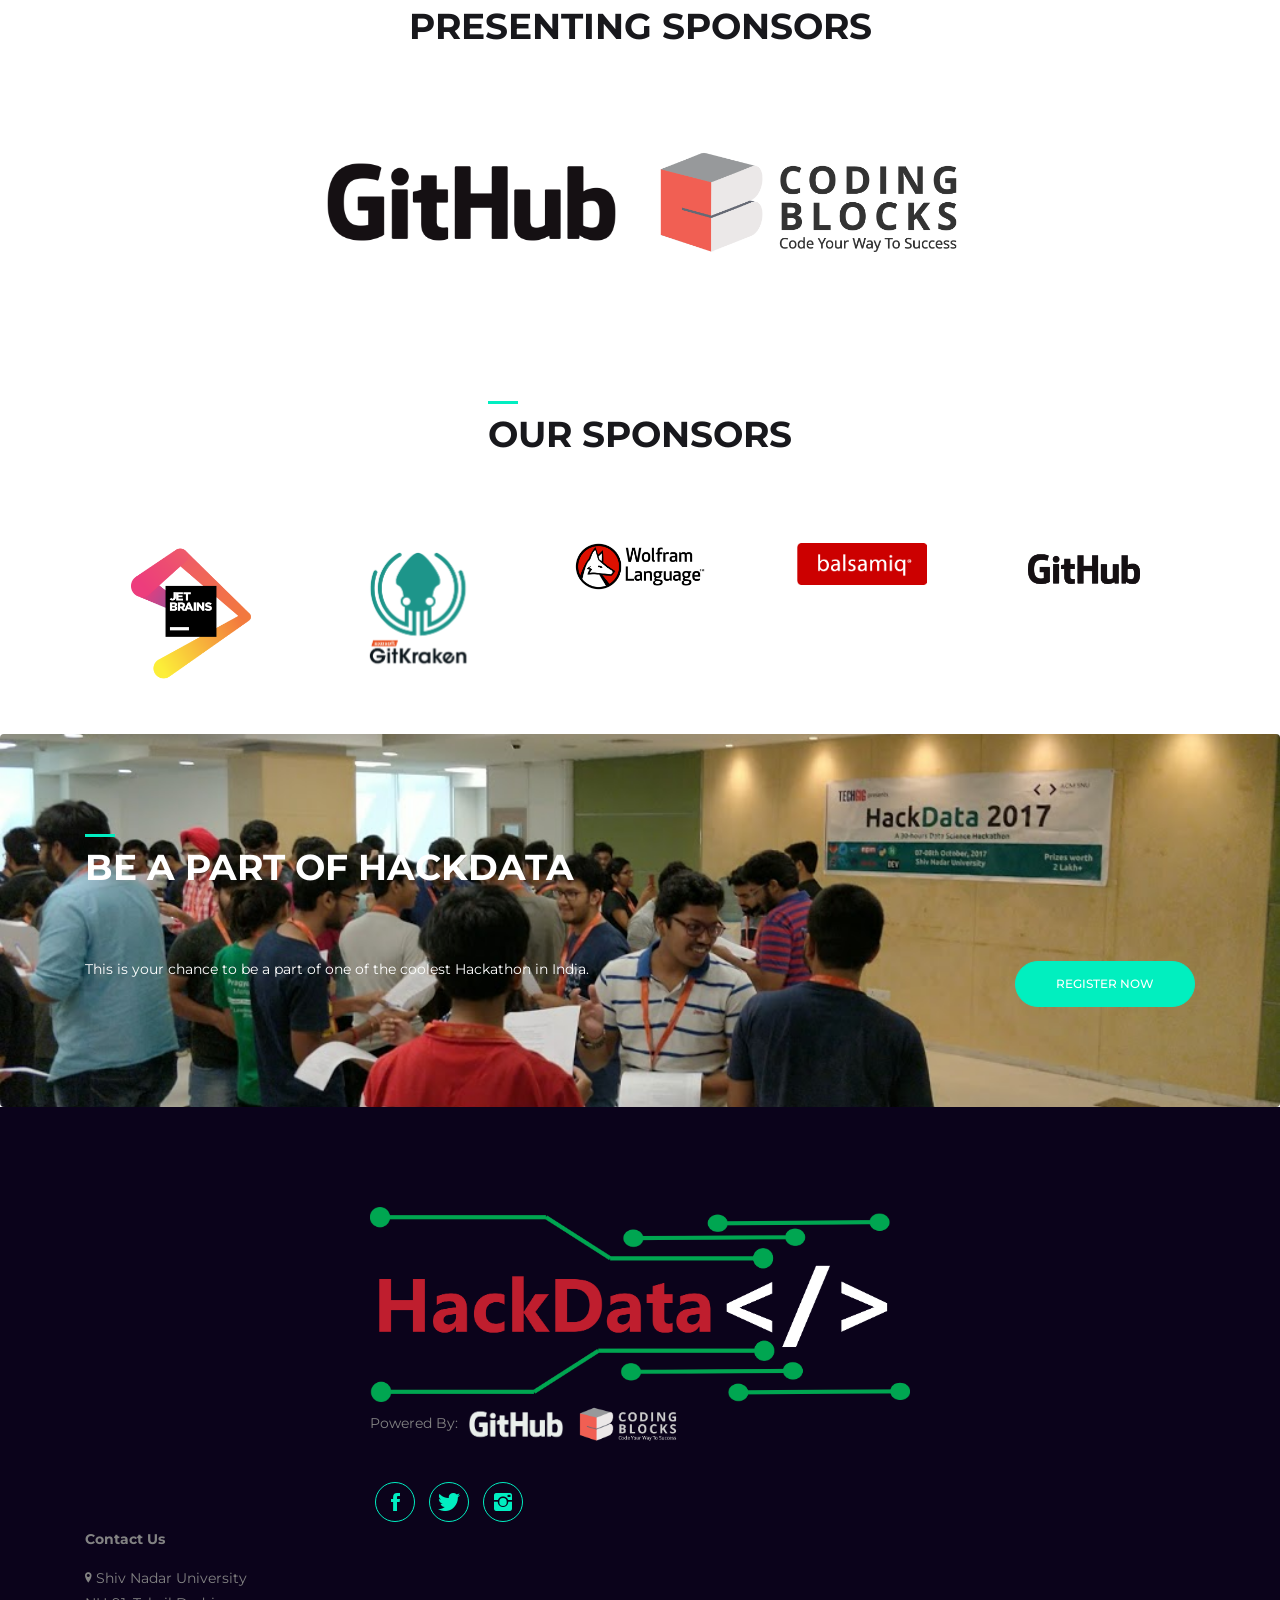
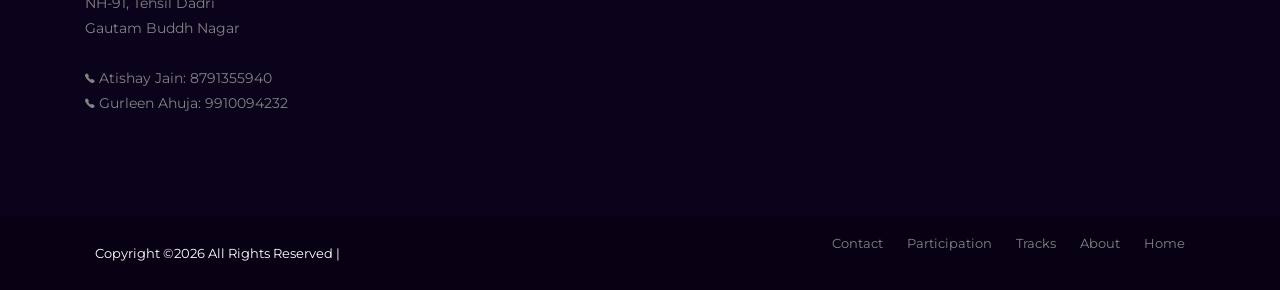
==== commit e91d738f: "fixed something" ====
--- a/index.html
+++ b/index.html
@@ -523,7 +523,7 @@
 		<img src="assets/img/judges/divanshu.jpeg" alt="balsamiq" width="30%" height="30%"> <br> <br> Divanshu Thakral, Co-Founder of onething, is a deep-thinking designer who believes in powering people with experience that makes human interaction with digital world as seamless as possible.
 onething specialises in UX, UI and front-end development which has been solving critical problems for different brands.
 He also Co-founded an augmented reality and gamification start-up.<br><br><br>
-        <center><h4 class="title"> Akash </h4></center>
+        <center><h4 class="title"> Akash Shukla </h4></center>
 		<img src="assets/img/judges/akash.jpg" alt="balsamiq" width="30%" height="30%"> <br> <br> Akash has been a part of global communities, skilling and innovation initiatives, and have seen their impact on 300,000+ people across 18+ countries. Having worked with teams globally, he has seen the power of sustained scaled efforts. He has specialized himself in running globally scalable, value-driven programs and envisions building an impactful career around this. <br><br><br>
 
 <center><h4 class="title"> Rishabh Saxena </h4></center>
